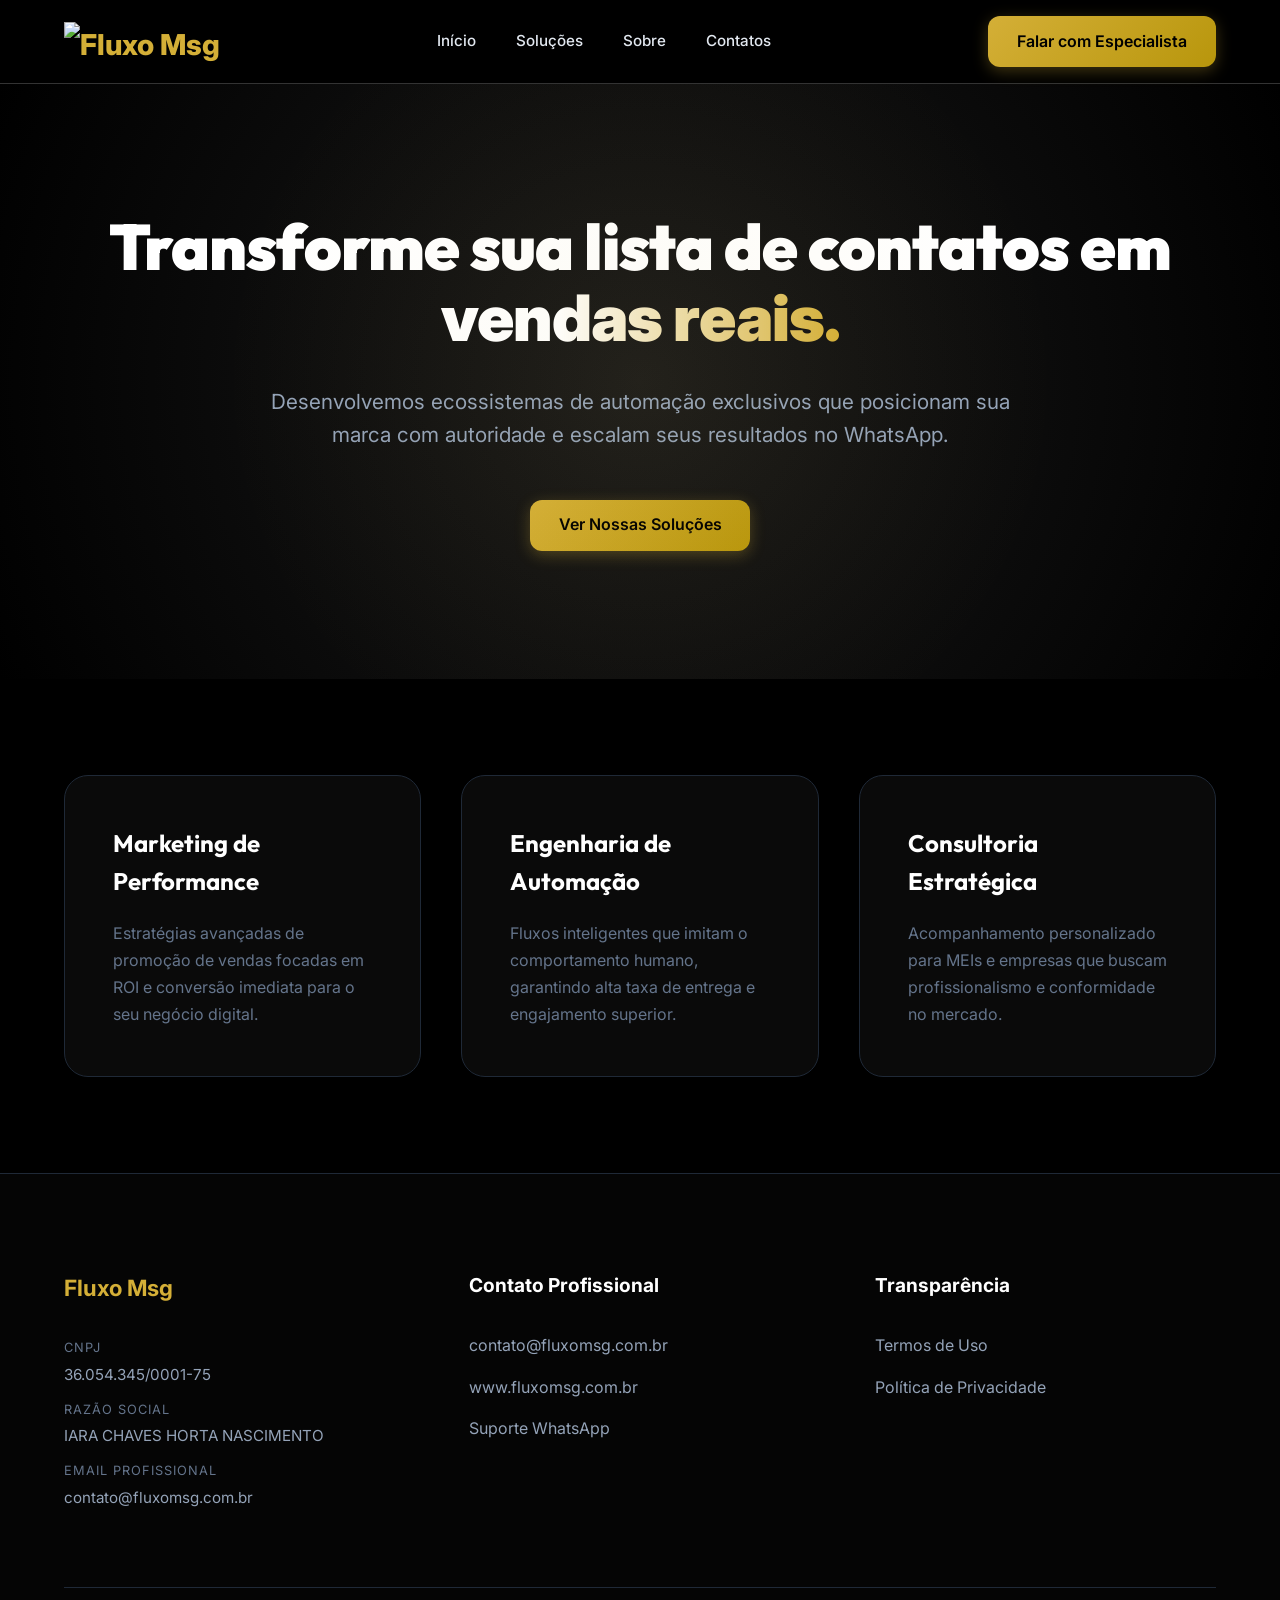
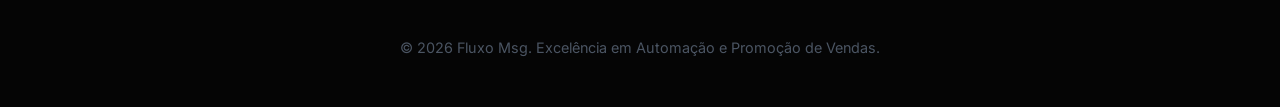
==== index.html @ 2047e7c6 "Add files via upload" ====
<!DOCTYPE html>
<html lang="pt-br">
<head>
    <meta charset="UTF-8">
    <meta name="viewport" content="width=device-width, initial-scale=1.0">
    <title>Fluxo Msg | Automação e Marketing Digital</title>
    <meta name="description" content="Estratégias premium de automação de WhatsApp e promoção de vendas para empresas de alto nível.">
    <link rel="stylesheet" href="style.css">
</head>
<body>

    <header>
        <a href="index.html" class="logo">
            <img src="assets/logo.png" alt="Fluxo Msg" style="height: 40px;">
        </a>
        <nav class="nav-links">
            <a href="#inicio">Início</a>
            <a href="#servicos">Soluções</a>
            <a href="#empresa">Sobre</a>
            <a href="#contatos">Contatos</a>
        </nav>
        <a href="https://wa.me/5511983713660" class="btn btn-primary">Falar com Especialista</a>
    </header>

    <section class="hero" id="inicio">
        <h1>Transforme sua lista de contatos em <span class="text-gradient">vendas reais.</span></h1>
        <p>Desenvolvemos ecossistemas de automação exclusivos que posicionam sua marca com autoridade e escalam seus resultados no WhatsApp.</p>
        <div class="hero-btns">
            <a href="#servicos" class="btn btn-primary">Ver Nossas Soluções</a>
        </div>
    </section>

    <section class="features" id="servicos">
        <div class="feature-card">
            <h3>Marketing de Performance</h3>
            <p>Estratégias avançadas de promoção de vendas focadas em ROI e conversão imediata para o seu negócio digital.</p>
        </div>
        <div class="feature-card">
            <h3>Engenharia de Automação</h3>
            <p>Fluxos inteligentes que imitam o comportamento humano, garantindo alta taxa de entrega e engajamento superior.</p>
        </div>
        <div class="feature-card">
            <h3>Consultoria Estratégica</h3>
            <p>Acompanhamento personalizado para MEIs e empresas que buscam profissionalismo e conformidade no mercado.</p>
        </div>
    </section>

    <footer id="contatos">
        <div class="footer-grid">
            <div class="footer-info">
                <h4>Fluxo Msg</h4>
                <p><span>CNPJ</span> 36.054.345/0001-75</p>
                <p><span>Razão Social</span> IARA CHAVES HORTA NASCIMENTO</p>
                <p><span>Email Profissional</span> contato@fluxomsg.com.br</p>
            </div>
            
            <div class="footer-links">
                <h4>Contato Profissional</h4>
                <ul>
                    <li><a href="mailto:contato@fluxomsg.com.br">contato@fluxomsg.com.br</a></li>
                    <li><a href="https://fluxomsg.com.br">www.fluxomsg.com.br</a></li>
                    <li><a href="https://wa.me/5511983713660">Suporte WhatsApp</a></li>
                </ul>
            </div>

            <div class="footer-links">
                <h4>Transparência</h4>
                <ul>
                    <li><a href="termos.html">Termos de Uso</a></li>
                    <li><a href="#">Política de Privacidade</a></li>
                </ul>
            </div>
        </div>
        
        <div class="footer-bottom">
            <p>&copy; 2026 Fluxo Msg. Excelência em Automação e Promoção de Vendas.</p>
        </div>
    </footer>

</body>
</html>
---- style.css ----
@import url('https://fonts.googleapis.com/css2?family=Inter:wght@400;500;600&family=Outfit:wght@700;800;900&display=swap');

:root {
    --primary: #D4AF37; /* Dourado Premium */
    --primary-hover: #B8960C;
    --secondary: #94a3b8;
    --dark: #000000;
    --dark-offset: #0a0a0a;
    --white: #ffffff;
    --glass: rgba(0, 0, 0, 0.7);
    --border: #333333;
    --shadow: 0 4px 15px rgba(212, 175, 55, 0.15);
    --shadow-lg: 0 10px 30px rgba(0, 0, 0, 0.5);
}

* {
    margin: 0;
    padding: 0;
    box-sizing: border-box;
    font-family: 'Inter', system-ui, -apple-system, sans-serif;
}

h1, h2, h3, .logo {
    font-family: 'Outfit', sans-serif;
}

body {
    background-color: var(--dark);
    color: var(--white);
    line-height: 1.6;
    overflow-x: hidden;
}

header {
    background: var(--glass);
    backdrop-filter: blur(15px);
    border-bottom: 1px solid var(--border);
    padding: 1rem 5%;
    display: flex;
    justify-content: space-between;
    align-items: center;
    position: sticky;
    top: 0;
    z-index: 1000;
}

.logo {
    font-size: 1.8rem;
    font-weight: 800;
    color: var(--primary);
    text-decoration: none;
    display: flex;
    align-items: center;
}

.logo img {
    max-height: 48px;
    width: auto;
}

.nav-links {
    display: flex;
    gap: 2.5rem;
}

.nav-links a {
    text-decoration: none;
    color: #e2e8f0;
    font-weight: 500;
    transition: all 0.3s;
    font-size: 0.95rem;
}

.nav-links a:hover {
    color: var(--primary);
}

.btn {
    padding: 0.8rem 1.8rem;
    border-radius: 12px;
    font-weight: 600;
    text-decoration: none;
    transition: all 0.3s cubic-bezier(0.4, 0, 0.2, 1);
    cursor: pointer;
    display: inline-block;
    border: none;
}

.btn-primary {
    background: linear-gradient(135deg, var(--primary), #B8960C);
    color: var(--dark);
    box-shadow: 0 4px 15px rgba(212, 175, 55, 0.3);
}

.btn-primary:hover {
    transform: translateY(-3px);
    box-shadow: 0 8px 25px rgba(212, 175, 55, 0.5);
}

.hero {
    padding: 8rem 5%;
    text-align: center;
    background: radial-gradient(circle at center, #1a1a1a 0%, var(--dark) 100%);
    position: relative;
}

.hero::before {
    content: '';
    position: absolute;
    top: 0; left: 0; width: 100%; height: 100%;
    background: radial-gradient(circle at 50% 50%, rgba(212, 175, 55, 0.05) 0%, transparent 60%);
    pointer-events: none;
}

.hero h1 {
    font-size: 4rem;
    font-weight: 900;
    margin-bottom: 2rem;
    letter-spacing: -1px;
    line-height: 1.1;
}

.text-gradient {
    background: linear-gradient(90deg, #fff 30%, var(--primary) 100%);
    -webkit-background-clip: text;
    background-clip: text;
    -webkit-text-fill-color: transparent;
}

.hero p {
    font-size: 1.3rem;
    color: #94a3b8;
    max-width: 750px;
    margin: 0 auto 3rem;
}

.features {
    padding: 6rem 5%;
    display: grid;
    grid-template-columns: repeat(auto-fit, minmax(320px, 1fr));
    gap: 2.5rem;
    background: var(--dark);
}

.feature-card {
    background: #0a0a0a;
    padding: 3rem;
    border-radius: 24px;
    border: 1px solid #1f2937;
    transition: all 0.4s;
    text-align: left;
    position: relative;
    overflow: hidden;
}

.feature-card::before {
    content: '';
    position: absolute;
    top: 0; left: 0; width: 4px; height: 100%;
    background: var(--primary);
    opacity: 0;
    transition: 0.3s;
}

.feature-card:hover {
    transform: translateY(-10px);
    border-color: var(--primary);
    box-shadow: 0 10px 40px rgba(0, 0, 0, 0.6);
}

.feature-card:hover::before {
    opacity: 1;
}

.feature-card h3 {
    margin-bottom: 1.2rem;
    color: var(--white);
    font-size: 1.5rem;
}

.feature-card p {
    color: #64748b;
    font-size: 1rem;
    line-height: 1.7;
}

footer {
    background: #050505;
    color: var(--white);
    padding: 6rem 5% 3rem;
    border-top: 1px solid #1f2937;
}

.footer-grid {
    display: grid;
    grid-template-columns: repeat(auto-fit, minmax(280px, 1fr));
    gap: 4rem;
    margin-bottom: 4rem;
}

.footer-info h4 {
    margin-bottom: 2rem;
    color: var(--primary);
    font-size: 1.4rem;
}

.footer-info p {
    font-size: 0.95rem;
    color: #94a3b8;
    margin-bottom: 0.8rem;
    display: flex;
    flex-direction: column;
}

.footer-info span {
    color: #64748b;
    font-size: 0.8rem;
    text-transform: uppercase;
    letter-spacing: 1px;
    margin-bottom: 4px;
}

.footer-links h4 {
    margin-bottom: 2rem;
    font-size: 1.2rem;
}

.footer-links ul {
    list-style: none;
}

.footer-links ul li {
    margin-bottom: 1rem;
}

.footer-links ul li a {
    color: #94a3b8;
    text-decoration: none;
    transition: all 0.3s;
}

.footer-links ul li a:hover {
    color: var(--primary);
    padding-left: 5px;
}

.footer-bottom {
    border-top: 1px solid #1f2937;
    padding-top: 3rem;
    text-align: center;
    font-size: 0.9rem;
    color: #4b5563;
}

@media (max-width: 992px) {
    .hero h1 { font-size: 3rem; }
    .nav-links { display: none; }
}

@media (max-width: 480px) {
    .hero h1 { font-size: 2.5rem; }
}
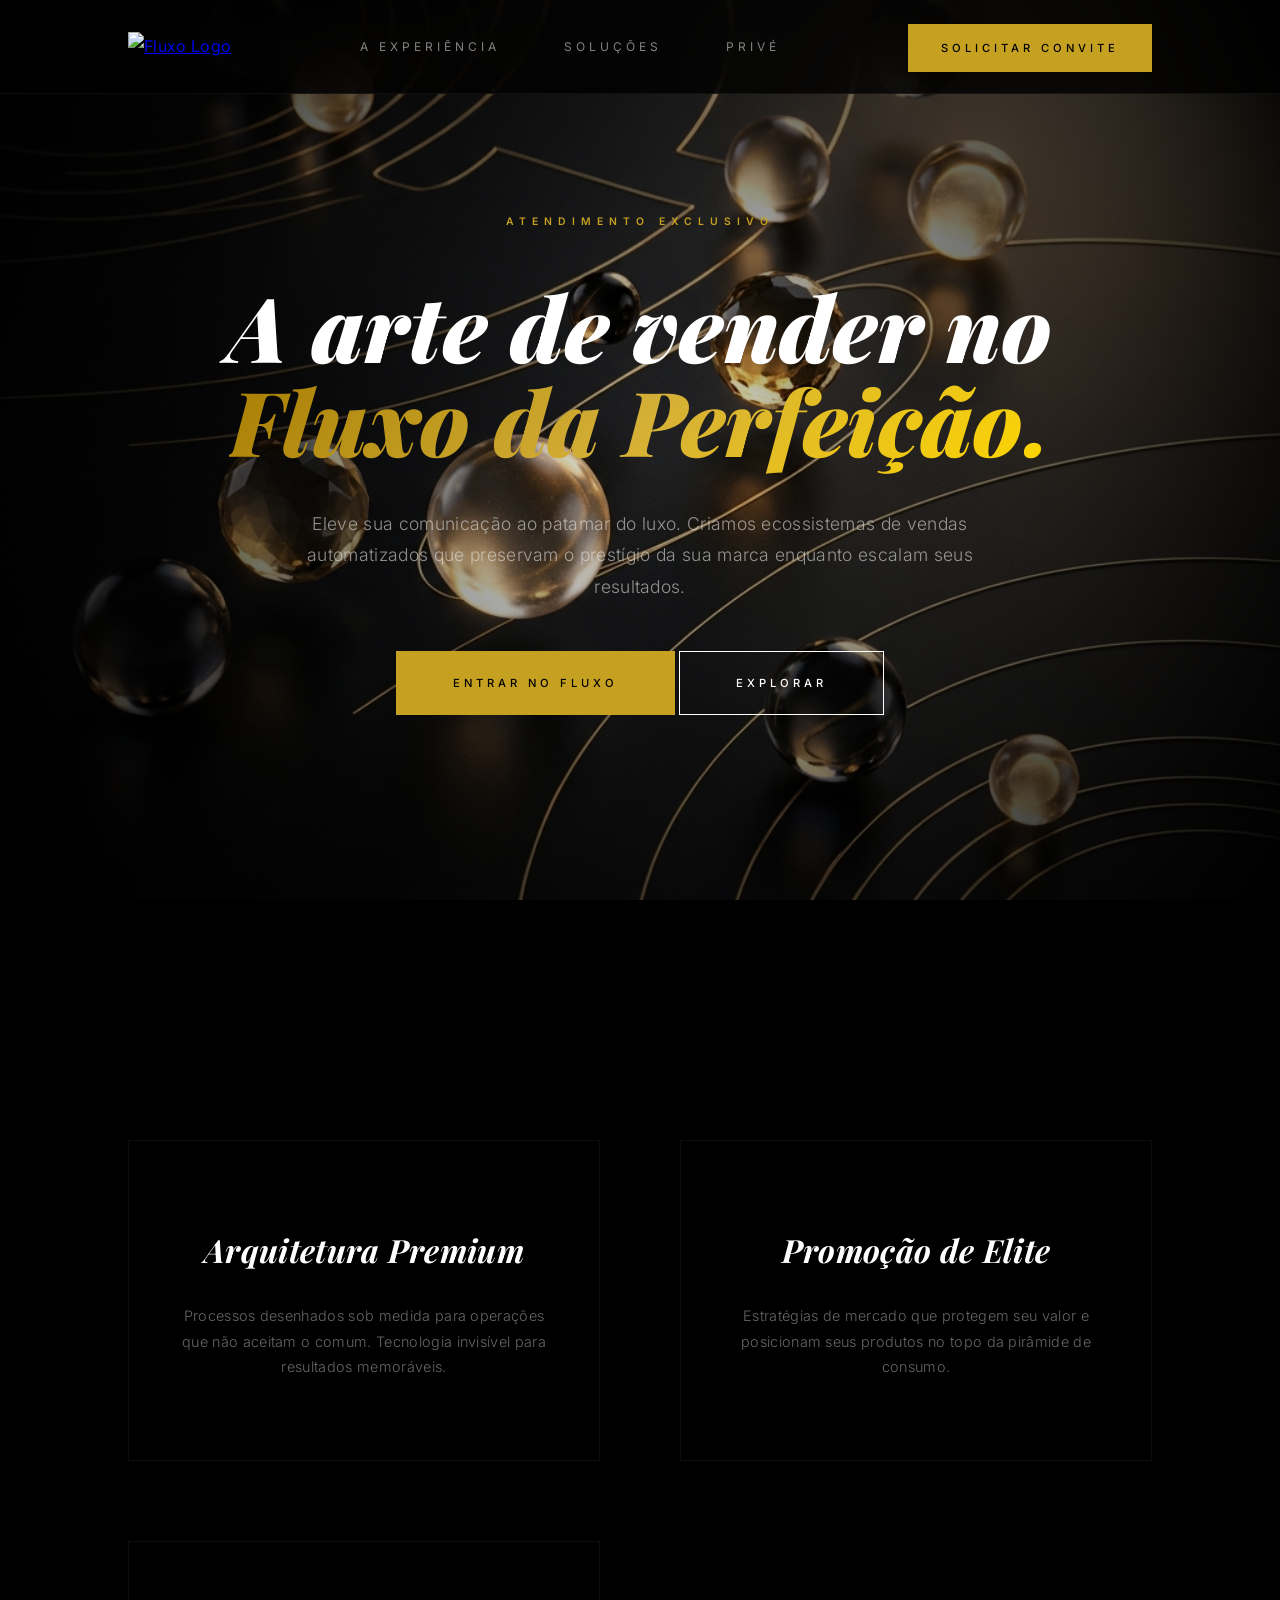
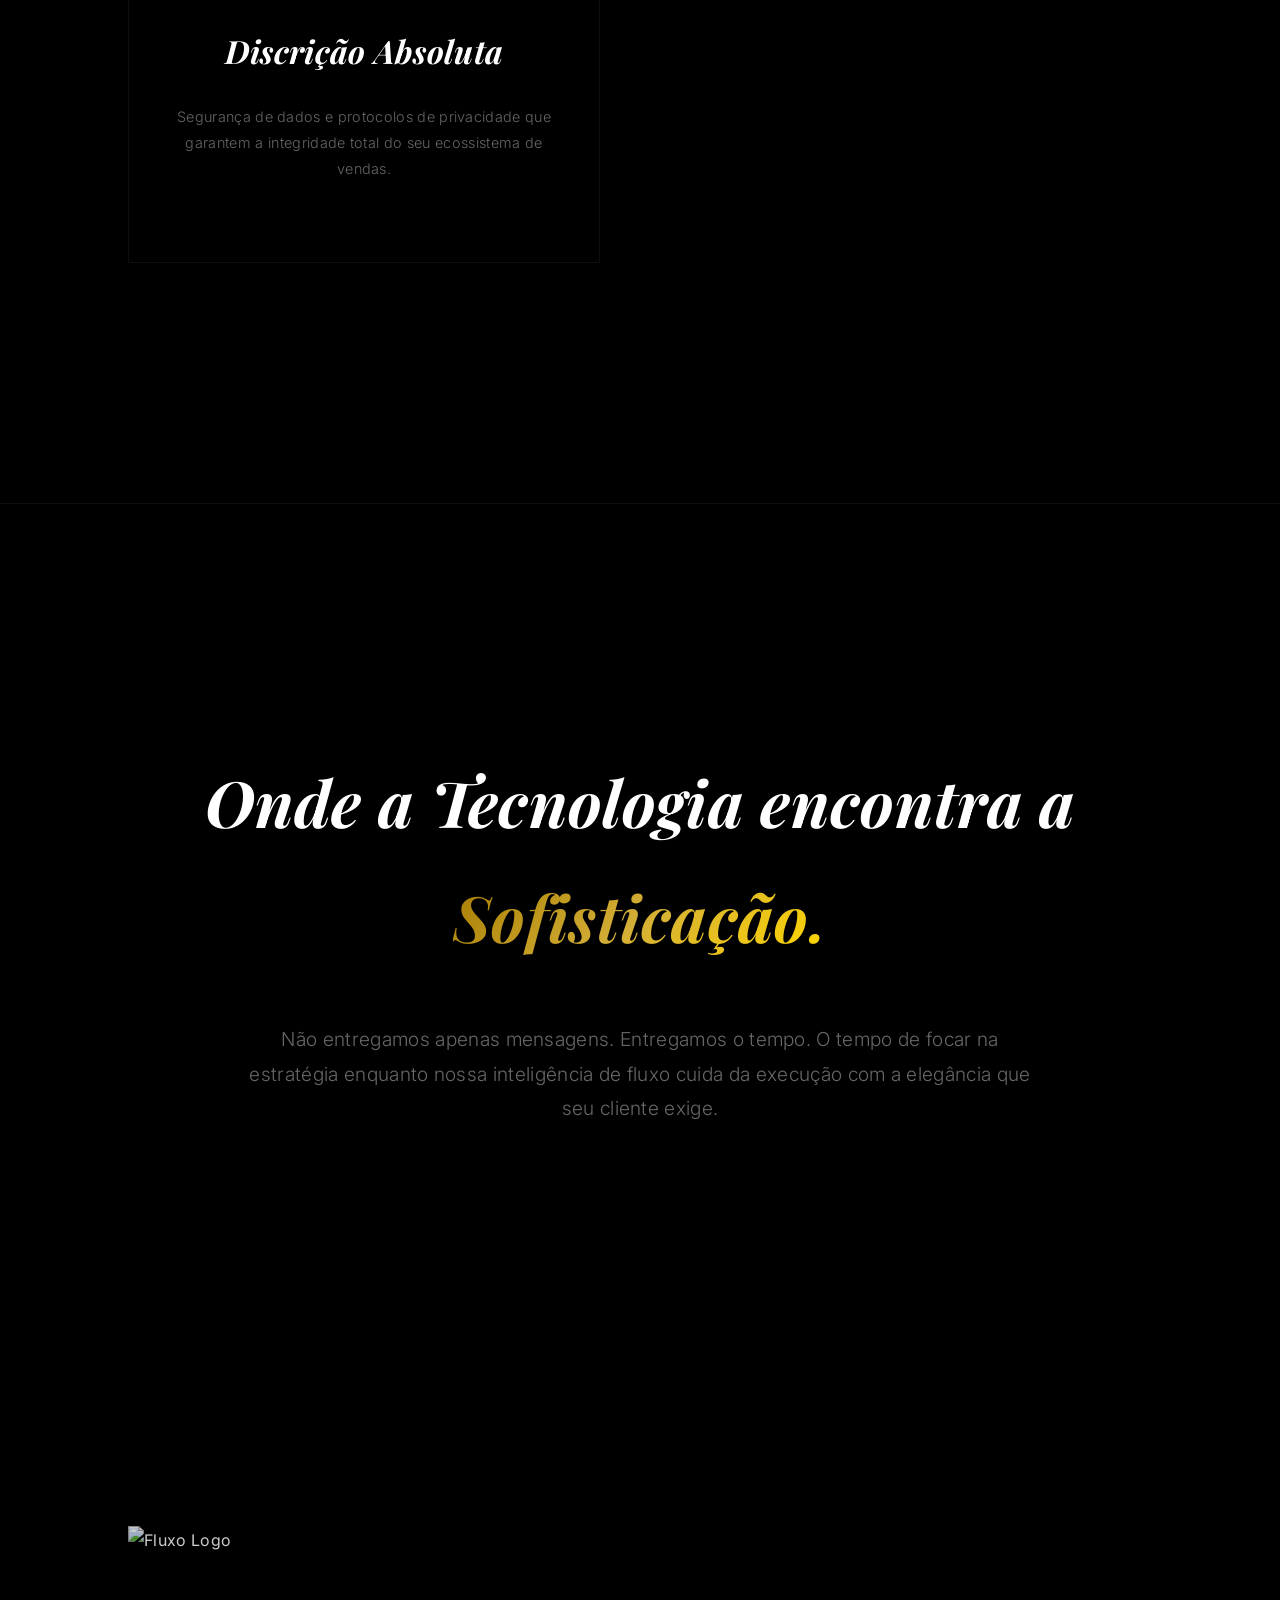
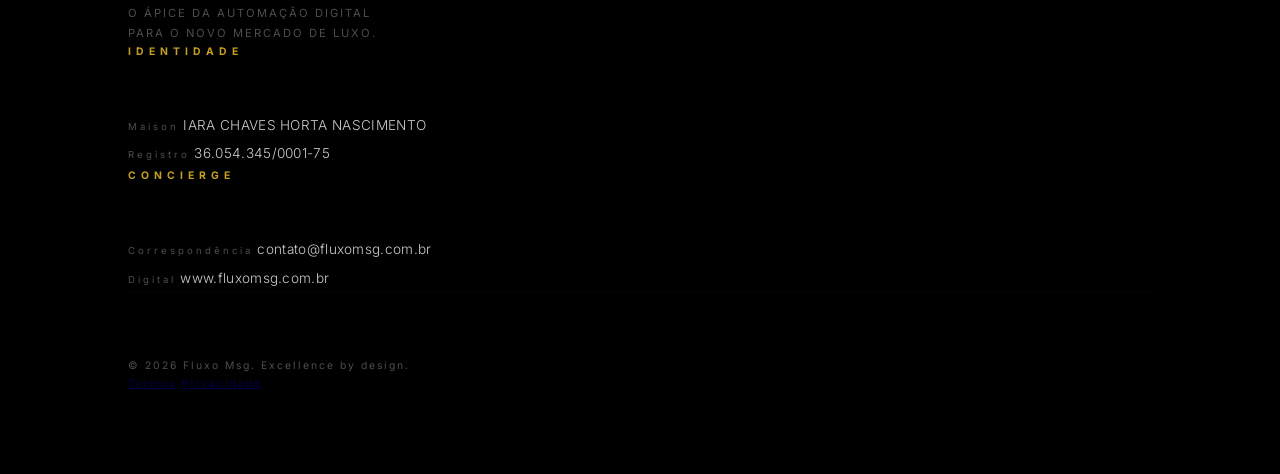
==== commit b77db728: "Redesign Premium 3.0 - Luxury Brand Style" ====
--- a/index.html
+++ b/index.html
@@ -3,77 +3,96 @@
 <head>
     <meta charset="UTF-8">
     <meta name="viewport" content="width=device-width, initial-scale=1.0">
-    <title>Fluxo Msg | Automação e Marketing Digital</title>
-    <meta name="description" content="Estratégias premium de automação de WhatsApp e promoção de vendas para empresas de alto nível.">
+    <title>Fluxo Msg | The Luxury of Sales Automation</title>
+    <meta name="description" content="Automação de elite para marcas que exigem o extraordinário.">
     <link rel="stylesheet" href="style.css">
 </head>
 <body>
 
     <header>
         <a href="index.html" class="logo">
-            <img src="assets/logo.png" alt="Fluxo Msg" style="height: 40px;">
+            <img src="assets/logo.png" alt="Fluxo Logo">
         </a>
         <nav class="nav-links">
-            <a href="#inicio">Início</a>
-            <a href="#servicos">Soluções</a>
-            <a href="#empresa">Sobre</a>
-            <a href="#contatos">Contatos</a>
+            <a href="#experiencia">A Experiência</a>
+            <a href="#solucoes">Soluções</a>
+            <a href="#contato">Privé</a>
         </nav>
-        <a href="https://wa.me/5511983713660" class="btn btn-primary">Falar com Especialista</a>
+        <div class="header-cta">
+            <a href="https://wa.me/5511983713660" class="btn btn-gold" style="padding: 1rem 2rem;">Solicitar Convite</a>
+        </div>
     </header>
 
     <section class="hero" id="inicio">
-        <h1>Transforme sua lista de contatos em <span class="text-gradient">vendas reais.</span></h1>
-        <p>Desenvolvemos ecossistemas de automação exclusivos que posicionam sua marca com autoridade e escalam seus resultados no WhatsApp.</p>
-        <div class="hero-btns">
-            <a href="#servicos" class="btn btn-primary">Ver Nossas Soluções</a>
+        <div class="hero-content">
+            <span class="badge">Atendimento Exclusivo</span>
+            <h1>A arte de vender no <span class="text-gold">Fluxo da Perfeição.</span></h1>
+            <p>Eleve sua comunicação ao patamar do luxo. Criamos ecossistemas de vendas automatizados que preservam o prestígio da sua marca enquanto escalam seus resultados.</p>
+            <div class="cta-group">
+                <a href="https://wa.me/5511983713660" class="btn btn-gold">Entrar no Fluxo</a>
+                <a href="#solucoes" class="btn btn-outline">Explorar</a>
+            </div>
         </div>
     </section>
 
-    <section class="features" id="servicos">
-        <div class="feature-card">
-            <h3>Marketing de Performance</h3>
-            <p>Estratégias avançadas de promoção de vendas focadas em ROI e conversão imediata para o seu negócio digital.</p>
+    <section class="features" id="solucoes">
+        <div class="glass-card">
+            <h3>Arquitetura <i>Premium</i></h3>
+            <p>Processos desenhados sob medida para operações que não aceitam o comum. Tecnologia invisível para resultados memoráveis.</p>
         </div>
-        <div class="feature-card">
-            <h3>Engenharia de Automação</h3>
-            <p>Fluxos inteligentes que imitam o comportamento humano, garantindo alta taxa de entrega e engajamento superior.</p>
+        <div class="glass-card">
+            <h3>Promoção de <i>Elite</i></h3>
+            <p>Estratégias de mercado que protegem seu valor e posicionam seus produtos no topo da pirâmide de consumo.</p>
         </div>
-        <div class="feature-card">
-            <h3>Consultoria Estratégica</h3>
-            <p>Acompanhamento personalizado para MEIs e empresas que buscam profissionalismo e conformidade no mercado.</p>
+        <div class="glass-card">
+            <h3>Discrição <i>Absoluta</i></h3>
+            <p>Segurança de dados e protocolos de privacidade que garantem a integridade total do seu ecossistema de vendas.</p>
         </div>
     </section>
 
-    <footer id="contatos">
-        <div class="footer-grid">
-            <div class="footer-info">
-                <h4>Fluxo Msg</h4>
-                <p><span>CNPJ</span> 36.054.345/0001-75</p>
-                <p><span>Razão Social</span> IARA CHAVES HORTA NASCIMENTO</p>
-                <p><span>Email Profissional</span> contato@fluxomsg.com.br</p>
+    <section id="experiencia" style="padding: 15rem 10%; text-align: center; background: #000; border-top: 0.5px solid rgba(255,255,255,0.05);">
+        <h2 style="font-size: clamp(2rem, 5vw, 4rem); margin-bottom: 3rem; font-style: italic;">Onde a Tecnologia encontra a <span class="text-gold">Sofisticação.</span></h2>
+        <p style="max-width: 800px; margin: 0 auto; opacity: 0.4; font-weight: 300; font-size: 1.2rem;">Não entregamos apenas mensagens. Entregamos o tempo. O tempo de focar na estratégia enquanto nossa inteligência de fluxo cuida da execução com a elegância que seu cliente exige.</p>
+    </section>
+
+    <footer id="contato">
+        <div class="footer-main">
+            <div class="footer-col">
+                <img src="assets/logo.png" alt="Fluxo Logo" style="height: 30px; margin-bottom: 3rem; opacity: 0.8;">
+                <p style="opacity: 0.3; font-size: 0.7rem; max-width: 250px; text-transform: uppercase; letter-spacing: 2px;">O ápice da automação digital para o novo mercado de luxo.</p>
             </div>
             
-            <div class="footer-links">
-                <h4>Contato Profissional</h4>
-                <ul>
-                    <li><a href="mailto:contato@fluxomsg.com.br">contato@fluxomsg.com.br</a></li>
-                    <li><a href="https://fluxomsg.com.br">www.fluxomsg.com.br</a></li>
-                    <li><a href="https://wa.me/5511983713660">Suporte WhatsApp</a></li>
-                </ul>
+            <div class="footer-col" style="min-width: 250px;">
+                <h4>Identidade</h4>
+                <div class="info-item">
+                    <span class="label">Maison</span>
+                    <span class="val">IARA CHAVES HORTA NASCIMENTO</span>
+                </div>
+                <div class="info-item">
+                    <span class="label">Registro</span>
+                    <span class="val">36.054.345/0001-75</span>
+                </div>
             </div>
 
-            <div class="footer-links">
-                <h4>Transparência</h4>
-                <ul>
-                    <li><a href="termos.html">Termos de Uso</a></li>
-                    <li><a href="#">Política de Privacidade</a></li>
-                </ul>
+            <div class="footer-col">
+                <h4>Concierge</h4>
+                <div class="info-item">
+                    <span class="label">Correspondência</span>
+                    <span class="val">contato@fluxomsg.com.br</span>
+                </div>
+                <div class="info-item">
+                    <span class="label">Digital</span>
+                    <span class="val">www.fluxomsg.com.br</span>
+                </div>
             </div>
         </div>
         
         <div class="footer-bottom">
-            <p>&copy; 2026 Fluxo Msg. Excelência em Automação e Promoção de Vendas.</p>
+            <span>&copy; 2026 Fluxo Msg. Excellence by design.</span>
+            <div class="legal-links">
+                <a href="termos.html">Termos</a>
+                <a href="#">Privacidade</a>
+            </div>
         </div>
     </footer>
 
--- a/style.css
+++ b/style.css
@@ -1,262 +1,239 @@
-@import url('https://fonts.googleapis.com/css2?family=Inter:wght@400;500;600&family=Outfit:wght@700;800;900&display=swap');
+@import url('https://fonts.googleapis.com/css2?family=Playfair+Display:ital,wght@0,700;0,900;1,700&family=Inter:wght@300;400;500;600&display=swap');
 
 :root {
-    --primary: #D4AF37; /* Dourado Premium */
-    --primary-hover: #B8960C;
-    --secondary: #94a3b8;
-    --dark: #000000;
-    --dark-offset: #0a0a0a;
-    --white: #ffffff;
-    --glass: rgba(0, 0, 0, 0.7);
-    --border: #333333;
-    --shadow: 0 4px 15px rgba(212, 175, 55, 0.15);
-    --shadow-lg: 0 10px 30px rgba(0, 0, 0, 0.5);
+    --gold: linear-gradient(135deg, #A67C00 0%, #D4AF37 50%, #FFD700 100%);
+    --gold-solid: #C5A021;
+    --dark-bg: #000000;
+    --dark-card: rgba(15, 15, 15, 0.6);
+    --white: #FFFFFF;
+    --off-white: #E5E5E5;
+    --glass-border: rgba(255, 255, 255, 0.05);
+    --transition: all 0.6s cubic-bezier(0.2, 1, 0.2, 1);
 }
 
 * {
     margin: 0;
     padding: 0;
     box-sizing: border-box;
-    font-family: 'Inter', system-ui, -apple-system, sans-serif;
-}
-
-h1, h2, h3, .logo {
-    font-family: 'Outfit', sans-serif;
+    scroll-behavior: smooth;
 }
 
 body {
-    background-color: var(--dark);
+    background-color: var(--dark-bg);
     color: var(--white);
-    line-height: 1.6;
+    font-family: 'Inter', sans-serif;
+    line-height: 1.8;
     overflow-x: hidden;
-}
-
+    letter-spacing: 0.02em;
+}
+
+h1, h2, h3, .logo-text {
+    font-family: 'Playfair Display', serif;
+    font-weight: 700;
+}
+
+/* Luxury Navigation */
 header {
-    background: var(--glass);
-    backdrop-filter: blur(15px);
-    border-bottom: 1px solid var(--border);
-    padding: 1rem 5%;
+    position: fixed;
+    top: 0;
+    width: 100%;
+    padding: 2rem 10%;
     display: flex;
     justify-content: space-between;
     align-items: center;
-    position: sticky;
-    top: 0;
-    z-index: 1000;
-}
-
-.logo {
-    font-size: 1.8rem;
-    font-weight: 800;
-    color: var(--primary);
-    text-decoration: none;
-    display: flex;
-    align-items: center;
+    background: rgba(0, 0, 0, 0.8);
+    backdrop-filter: blur(30px);
+    -webkit-backdrop-filter: blur(30px);
+    z-index: 10000;
+    border-bottom: 0.5px solid var(--glass-border);
 }
 
 .logo img {
-    max-height: 48px;
-    width: auto;
+    height: 40px;
 }
 
 .nav-links {
     display: flex;
-    gap: 2.5rem;
+    gap: 4rem;
 }
 
 .nav-links a {
     text-decoration: none;
-    color: #e2e8f0;
-    font-weight: 500;
-    transition: all 0.3s;
-    font-size: 0.95rem;
+    color: var(--white);
+    font-size: 0.75rem;
+    font-weight: 400;
+    text-transform: uppercase;
+    letter-spacing: 4px;
+    opacity: 0.5;
+    transition: var(--transition);
 }
 
 .nav-links a:hover {
-    color: var(--primary);
-}
-
-.btn {
-    padding: 0.8rem 1.8rem;
-    border-radius: 12px;
-    font-weight: 600;
-    text-decoration: none;
-    transition: all 0.3s cubic-bezier(0.4, 0, 0.2, 1);
-    cursor: pointer;
-    display: inline-block;
-    border: none;
-}
-
-.btn-primary {
-    background: linear-gradient(135deg, var(--primary), #B8960C);
-    color: var(--dark);
-    box-shadow: 0 4px 15px rgba(212, 175, 55, 0.3);
-}
-
-.btn-primary:hover {
-    transform: translateY(-3px);
-    box-shadow: 0 8px 25px rgba(212, 175, 55, 0.5);
-}
-
+    opacity: 1;
+    color: var(--gold-solid);
+}
+
+/* Luxury Hero */
 .hero {
-    padding: 8rem 5%;
+    height: 100vh;
+    display: flex;
+    flex-direction: column;
+    justify-content: center;
+    align-items: center;
     text-align: center;
-    background: radial-gradient(circle at center, #1a1a1a 0%, var(--dark) 100%);
+    padding: 0 15%;
+    background: url('assets/hero-bg.png') no-repeat center center/cover;
     position: relative;
+    overflow: hidden;
 }
 
 .hero::before {
     content: '';
     position: absolute;
-    top: 0; left: 0; width: 100%; height: 100%;
-    background: radial-gradient(circle at 50% 50%, rgba(212, 175, 55, 0.05) 0%, transparent 60%);
-    pointer-events: none;
+    inset: 0;
+    background: radial-gradient(circle at center, rgba(0,0,0,0.1) 0%, #000 100%);
+    z-index: 1;
+}
+
+.hero-content {
+    z-index: 2;
+    max-width: 1100px;
+}
+
+.badge {
+    color: var(--gold-solid);
+    font-size: 0.65rem;
+    font-weight: 600;
+    text-transform: uppercase;
+    letter-spacing: 6px;
+    margin-bottom: 3rem;
+    display: inline-block;
 }
 
 .hero h1 {
-    font-size: 4rem;
+    font-size: clamp(3rem, 7vw, 6rem);
+    line-height: 1.05;
+    margin-bottom: 2.5rem;
     font-weight: 900;
-    margin-bottom: 2rem;
-    letter-spacing: -1px;
-    line-height: 1.1;
-}
-
-.text-gradient {
-    background: linear-gradient(90deg, #fff 30%, var(--primary) 100%);
+    font-style: italic;
+}
+
+.text-gold {
+    background: var(--gold);
     -webkit-background-clip: text;
     background-clip: text;
     -webkit-text-fill-color: transparent;
 }
 
 .hero p {
-    font-size: 1.3rem;
-    color: #94a3b8;
-    max-width: 750px;
-    margin: 0 auto 3rem;
-}
-
+    font-size: 1.1rem;
+    color: var(--off-white);
+    max-width: 700px;
+    margin: 0 auto 4rem;
+    font-weight: 300;
+    opacity: 0.6;
+}
+
+.btn {
+    padding: 1.5rem 3.5rem;
+    border-radius: 0; /* Luxury style usually uses sharp corners or very subtle ones */
+    font-weight: 500;
+    text-decoration: none;
+    text-transform: uppercase;
+    letter-spacing: 4px;
+    font-size: 0.7rem;
+    transition: var(--transition);
+    border: 0.5px solid var(--gold-solid);
+}
+
+.btn-gold {
+    background: var(--gold-solid);
+    color: #000;
+}
+
+.btn-gold:hover {
+    background: transparent;
+    color: var(--gold-solid);
+    transform: scale(1.05);
+}
+
+.btn-outline {
+    background: transparent;
+    color: var(--white);
+    border: 0.5px solid var(--white);
+}
+
+.btn-outline:hover {
+    border-color: var(--gold-solid);
+    color: var(--gold-solid);
+}
+
+/* Section Luxury Cards */
 .features {
-    padding: 6rem 5%;
+    padding: 15rem 10%;
     display: grid;
-    grid-template-columns: repeat(auto-fit, minmax(320px, 1fr));
-    gap: 2.5rem;
-    background: var(--dark);
-}
-
-.feature-card {
-    background: #0a0a0a;
-    padding: 3rem;
-    border-radius: 24px;
-    border: 1px solid #1f2937;
-    transition: all 0.4s;
-    text-align: left;
-    position: relative;
-    overflow: hidden;
-}
-
-.feature-card::before {
-    content: '';
-    position: absolute;
-    top: 0; left: 0; width: 4px; height: 100%;
-    background: var(--primary);
-    opacity: 0;
-    transition: 0.3s;
-}
-
-.feature-card:hover {
-    transform: translateY(-10px);
-    border-color: var(--primary);
-    box-shadow: 0 10px 40px rgba(0, 0, 0, 0.6);
-}
-
-.feature-card:hover::before {
-    opacity: 1;
-}
-
-.feature-card h3 {
-    margin-bottom: 1.2rem;
-    color: var(--white);
-    font-size: 1.5rem;
-}
-
-.feature-card p {
-    color: #64748b;
-    font-size: 1rem;
-    line-height: 1.7;
+    grid-template-columns: repeat(auto-fit, minmax(350px, 1fr));
+    gap: 5rem;
+    background: #000;
+}
+
+.glass-card {
+    padding: 5rem 3rem;
+    border: 0.5px solid var(--glass-border);
+    transition: var(--transition);
+    text-align: center;
+}
+
+.glass-card:hover {
+    border-color: var(--gold-solid);
+    background: rgba(255,255,255,0.02);
+}
+
+.glass-card h3 {
+    margin-bottom: 1.5rem;
+    font-size: 2rem;
+    font-style: italic;
+}
+
+.glass-card p {
+    font-size: 0.9rem;
+    opacity: 0.4;
+    font-weight: 300;
 }
 
 footer {
-    background: #050505;
-    color: var(--white);
-    padding: 6rem 5% 3rem;
-    border-top: 1px solid #1f2937;
-}
-
-.footer-grid {
-    display: grid;
-    grid-template-columns: repeat(auto-fit, minmax(280px, 1fr));
-    gap: 4rem;
-    margin-bottom: 4rem;
-}
-
-.footer-info h4 {
-    margin-bottom: 2rem;
-    color: var(--primary);
-    font-size: 1.4rem;
-}
-
-.footer-info p {
-    font-size: 0.95rem;
-    color: #94a3b8;
-    margin-bottom: 0.8rem;
-    display: flex;
-    flex-direction: column;
-}
-
-.footer-info span {
-    color: #64748b;
-    font-size: 0.8rem;
-    text-transform: uppercase;
-    letter-spacing: 1px;
-    margin-bottom: 4px;
-}
-
-.footer-links h4 {
-    margin-bottom: 2rem;
-    font-size: 1.2rem;
-}
-
-.footer-links ul {
-    list-style: none;
-}
-
-.footer-links ul li {
-    margin-bottom: 1rem;
-}
-
-.footer-links ul li a {
-    color: #94a3b8;
-    text-decoration: none;
-    transition: all 0.3s;
-}
-
-.footer-links ul li a:hover {
-    color: var(--primary);
-    padding-left: 5px;
+    padding: 10rem 10% 5rem;
+    background: #000;
+}
+
+.footer-col h4 {
+    color: var(--gold-solid);
+    font-size: 0.65rem;
+    letter-spacing: 5px;
+    margin-bottom: 3rem;
+    text-transform: uppercase;
+}
+
+.info-item .label {
+    font-size: 0.6rem;
+    letter-spacing: 3px;
+    opacity: 0.3;
+}
+
+.info-item .val {
+    font-size: 0.85rem;
+    font-weight: 300;
+    opacity: 0.8;
 }
 
 .footer-bottom {
-    border-top: 1px solid #1f2937;
-    padding-top: 3rem;
-    text-align: center;
-    font-size: 0.9rem;
-    color: #4b5563;
-}
-
-@media (max-width: 992px) {
-    .hero h1 { font-size: 3rem; }
+    border-top: 0.5px solid var(--glass-border);
+    padding-top: 4rem;
+    font-size: 0.65rem;
+    letter-spacing: 2px;
+    opacity: 0.3;
+}
+
+@media (max-width: 900px) {
     .nav-links { display: none; }
 }
-
-@media (max-width: 480px) {
-    .hero h1 { font-size: 2.5rem; }
-}
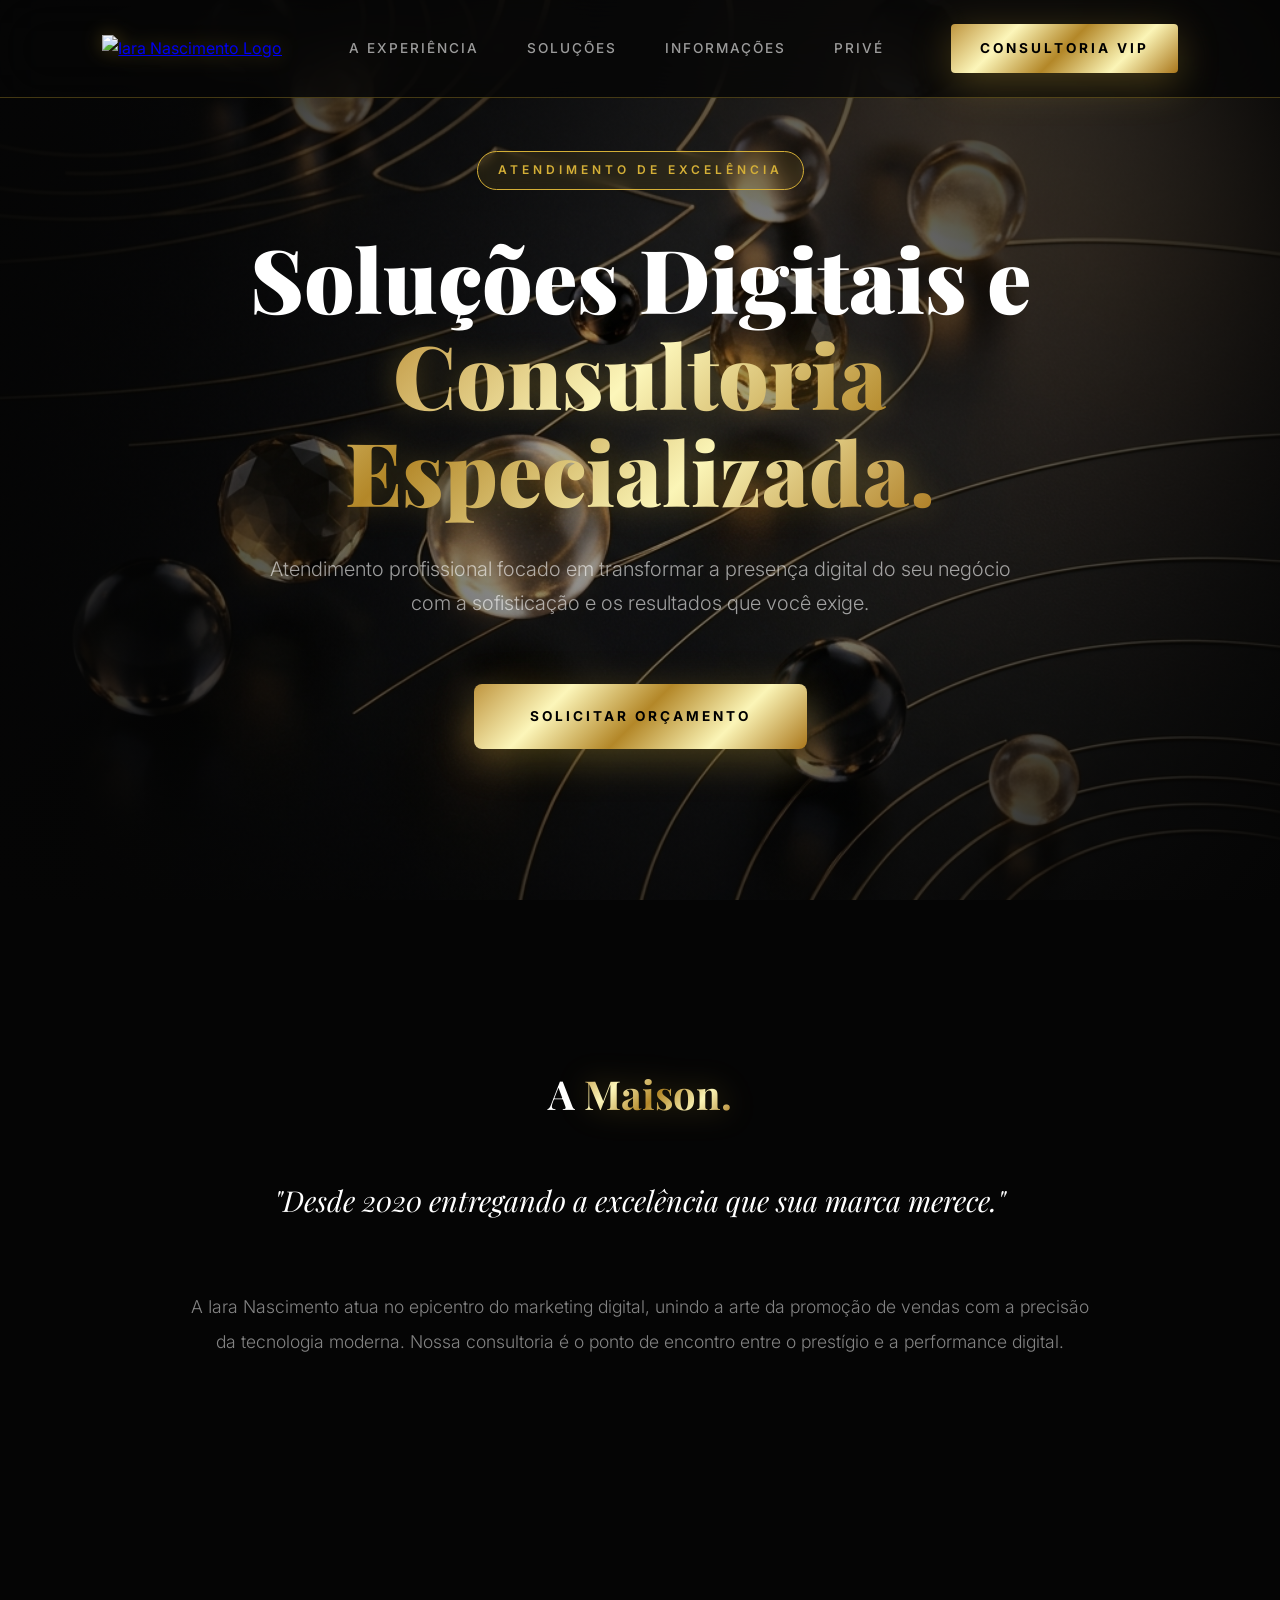
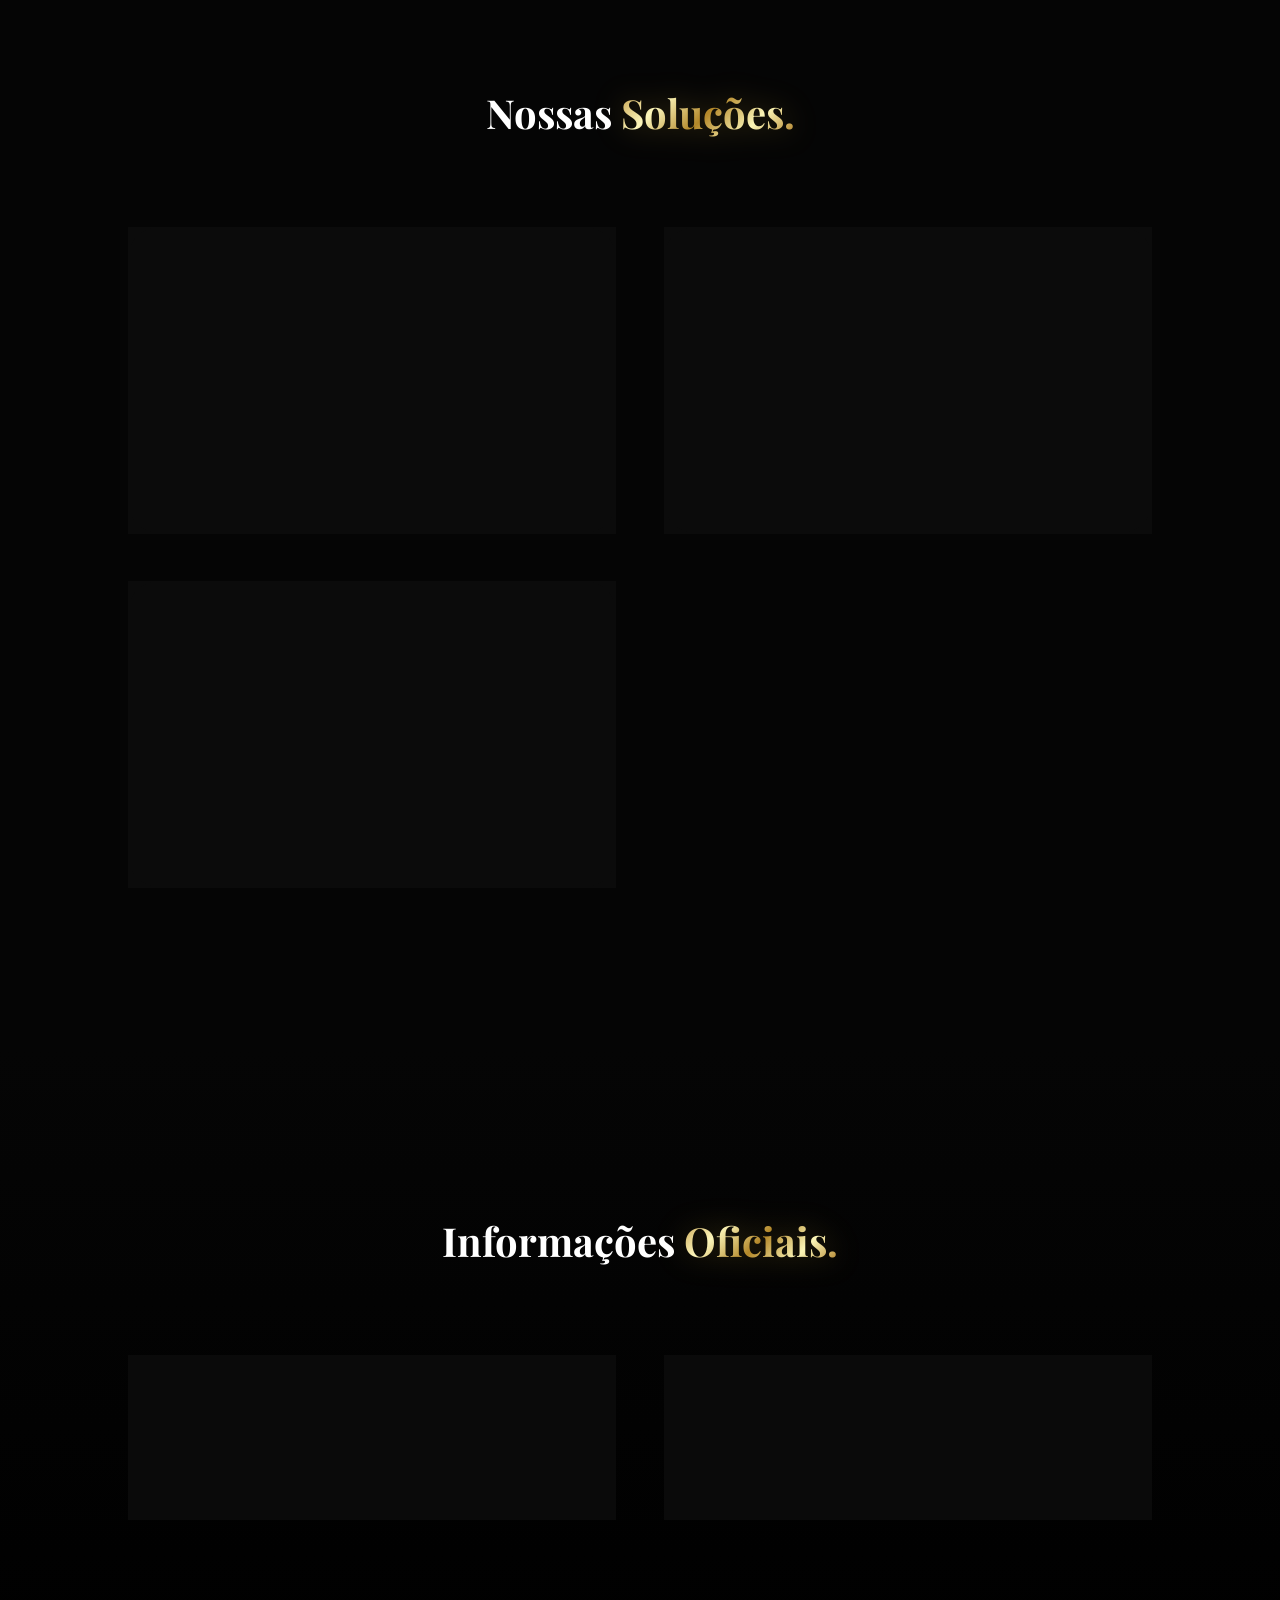
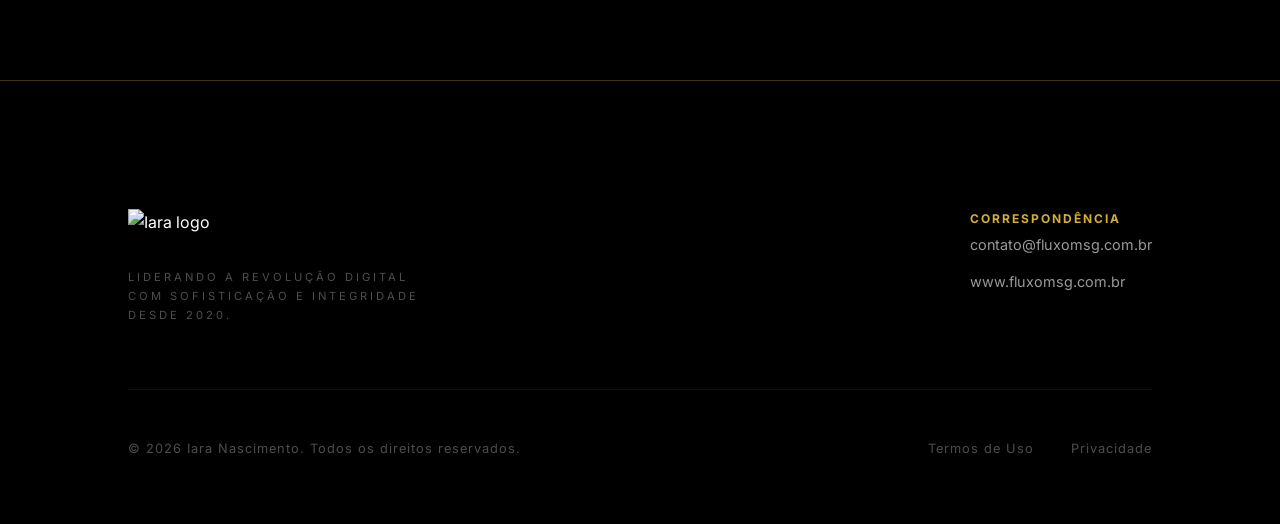
==== commit 6c7144e0: "Final cleanup: removed address and updated layout" ====
--- a/index.html
+++ b/index.html
@@ -3,94 +3,99 @@
 <head>
     <meta charset="UTF-8">
     <meta name="viewport" content="width=device-width, initial-scale=1.0">
-    <title>Fluxo Msg | The Luxury of Sales Automation</title>
-    <meta name="description" content="Automação de elite para marcas que exigem o extraordinário.">
+    <title>Iara Nascimento | Luxury Digital Solutions</title>
+    <meta name="description" content="Soluções digitais e consultoria especializada de alto padrão em promoção de vendas.">
     <link rel="stylesheet" href="style.css">
 </head>
 <body>
 
     <header>
         <a href="index.html" class="logo">
-            <img src="assets/logo.png" alt="Fluxo Logo">
+            <img src="assets/logo.png" alt="Iara Nascimento Logo">
         </a>
         <nav class="nav-links">
             <a href="#experiencia">A Experiência</a>
             <a href="#solucoes">Soluções</a>
+            <a href="#oficial">Informações</a>
             <a href="#contato">Privé</a>
         </nav>
         <div class="header-cta">
-            <a href="https://wa.me/5511983713660" class="btn btn-gold" style="padding: 1rem 2rem;">Solicitar Convite</a>
+            <a href="https://wa.me/553198371366" class="btn btn-gold" style="padding: 0.8rem 1.8rem; border-radius: 4px;">Consultoria VIP</a>
         </div>
     </header>
 
     <section class="hero" id="inicio">
         <div class="hero-content">
-            <span class="badge">Atendimento Exclusivo</span>
-            <h1>A arte de vender no <span class="text-gold">Fluxo da Perfeição.</span></h1>
-            <p>Eleve sua comunicação ao patamar do luxo. Criamos ecossistemas de vendas automatizados que preservam o prestígio da sua marca enquanto escalam seus resultados.</p>
+            <span class="badge">Atendimento de Excelência</span>
+            <h1>Soluções Digitais e <span class="text-gold">Consultoria Especializada.</span></h1>
+            <p>Atendimento profissional focado em transformar a presença digital do seu negócio com a sofisticação e os resultados que você exige.</p>
             <div class="cta-group">
-                <a href="https://wa.me/5511983713660" class="btn btn-gold">Entrar no Fluxo</a>
-                <a href="#solucoes" class="btn btn-outline">Explorar</a>
+                <a href="https://wa.me/553198371366" class="btn btn-gold">Solicitar Orçamento</a>
             </div>
         </div>
     </section>
 
-    <section class="features" id="solucoes">
-        <div class="glass-card">
-            <h3>Arquitetura <i>Premium</i></h3>
-            <p>Processos desenhados sob medida para operações que não aceitam o comum. Tecnologia invisível para resultados memoráveis.</p>
-        </div>
-        <div class="glass-card">
-            <h3>Promoção de <i>Elite</i></h3>
-            <p>Estratégias de mercado que protegem seu valor e posicionam seus produtos no topo da pirâmide de consumo.</p>
-        </div>
-        <div class="glass-card">
-            <h3>Discrição <i>Absoluta</i></h3>
-            <p>Segurança de dados e protocolos de privacidade que garantem a integridade total do seu ecossistema de vendas.</p>
+    <section class="section" id="experiencia">
+        <div style="text-align: center; max-width: 900px; margin: 0 auto;">
+            <h2 class="section-title" style="margin-bottom: 3rem;">A <span class="text-gold">Maison.</span></h2>
+            <p style="font-size: 1.8rem; font-style: italic; font-family: 'Playfair Display', serif; margin-bottom: 4rem; color: #fff;">"Desde 2020 entregando a excelência que sua marca merece."</p>
+            <p style="opacity: 0.5; font-weight: 300; line-height: 2; font-size: 1.1rem;">A Iara Nascimento atua no epicentro do marketing digital, unindo a arte da promoção de vendas com a precisão da tecnologia moderna. Nossa consultoria é o ponto de encontro entre o prestígio e a performance digital.</p>
         </div>
     </section>
 
-    <section id="experiencia" style="padding: 15rem 10%; text-align: center; background: #000; border-top: 0.5px solid rgba(255,255,255,0.05);">
-        <h2 style="font-size: clamp(2rem, 5vw, 4rem); margin-bottom: 3rem; font-style: italic;">Onde a Tecnologia encontra a <span class="text-gold">Sofisticação.</span></h2>
-        <p style="max-width: 800px; margin: 0 auto; opacity: 0.4; font-weight: 300; font-size: 1.2rem;">Não entregamos apenas mensagens. Entregamos o tempo. O tempo de focar na estratégia enquanto nossa inteligência de fluxo cuida da execução com a elegância que seu cliente exige.</p>
+    <section class="section" id="solucoes">
+        <h2 class="section-title">Nossas <span class="text-gold">Soluções.</span></h2>
+        <div class="glass-grid">
+            <div class="glass-card">
+                <h3>Promoção de <i>Vendas</i></h3>
+                <p>Estratégias avançadas de marketing e ativação digital desenhadas para marcas que ocupam o topo do mercado.</p>
+            </div>
+            <div class="glass-card">
+                <h3>Consultoria <i>Estratégica</i></h3>
+                <p>Acompanhamento personalizado e exclusivo para negócios que não aceitam o comum.</p>
+            </div>
+            <div class="glass-card">
+                <h3>Arquitetura <i>Digital</i></h3>
+                <p>Desenvolvimento de fluxos e ecossistemas automatizados com a elegância de um atendimento sob medida.</p>
+            </div>
+        </div>
+    </section>
+
+    <section class="section" id="oficial" style="background: linear-gradient(to bottom, #050505, #000);">
+        <h2 class="section-title">Informações <span class="text-gold">Oficiais.</span></h2>
+        <div class="glass-grid" style="grid-template-columns: repeat(auto-fit, minmax(250px, 1fr));">
+            <div class="glass-card" style="padding: 3rem;">
+                <p style="font-size: 0.75rem; letter-spacing: 2px; text-transform: uppercase; margin-bottom: 1rem;">Razão Social</p>
+                <p style="font-size: 1.1rem; color: #fff; font-weight: 500;">Iara Chaves Horta Nascimento</p>
+            </div>
+            <div class="glass-card" style="padding: 3rem;">
+                <p style="font-size: 0.75rem; letter-spacing: 2px; text-transform: uppercase; margin-bottom: 1rem;">Registro</p>
+                <p style="font-size: 1.1rem; color: #fff; font-weight: 100;">CNPJ 36.054.345/0001-75</p>
+            </div>
+
+        </div>
     </section>
 
     <footer id="contato">
-        <div class="footer-main">
-            <div class="footer-col">
-                <img src="assets/logo.png" alt="Fluxo Logo" style="height: 30px; margin-bottom: 3rem; opacity: 0.8;">
-                <p style="opacity: 0.3; font-size: 0.7rem; max-width: 250px; text-transform: uppercase; letter-spacing: 2px;">O ápice da automação digital para o novo mercado de luxo.</p>
+        <div class="footer-content">
+            <div class="footer-brand">
+                <img src="assets/logo.png" alt="Iara logo" style="height: 35px; margin-bottom: 2rem;">
+                <p style="opacity: 0.3; font-size: 0.7rem; text-transform: uppercase; letter-spacing: 3px; max-width: 300px;">Liderando a revolução digital com sofisticação e integridade desde 2020.</p>
             </div>
             
-            <div class="footer-col" style="min-width: 250px;">
-                <h4>Identidade</h4>
-                <div class="info-item">
-                    <span class="label">Maison</span>
-                    <span class="val">IARA CHAVES HORTA NASCIMENTO</span>
-                </div>
-                <div class="info-item">
-                    <span class="label">Registro</span>
-                    <span class="val">36.054.345/0001-75</span>
-                </div>
+            <div class="footer-info">
+                <strong>Correspondência</strong>
+                <p>contato@fluxomsg.com.br</p>
+                <p>www.fluxomsg.com.br</p>
             </div>
 
-            <div class="footer-col">
-                <h4>Concierge</h4>
-                <div class="info-item">
-                    <span class="label">Correspondência</span>
-                    <span class="val">contato@fluxomsg.com.br</span>
-                </div>
-                <div class="info-item">
-                    <span class="label">Digital</span>
-                    <span class="val">www.fluxomsg.com.br</span>
-                </div>
-            </div>
+
         </div>
         
         <div class="footer-bottom">
-            <span>&copy; 2026 Fluxo Msg. Excellence by design.</span>
+            <span>&copy; 2026 Iara Nascimento. Todos os direitos reservados.</span>
             <div class="legal-links">
-                <a href="termos.html">Termos</a>
+                <a href="termos.html">Termos de Uso</a>
                 <a href="#">Privacidade</a>
             </div>
         </div>
--- a/style.css
+++ b/style.css
@@ -1,14 +1,14 @@
 @import url('https://fonts.googleapis.com/css2?family=Playfair+Display:ital,wght@0,700;0,900;1,700&family=Inter:wght@300;400;500;600&display=swap');
 
 :root {
-    --gold: linear-gradient(135deg, #A67C00 0%, #D4AF37 50%, #FFD700 100%);
-    --gold-solid: #C5A021;
-    --dark-bg: #000000;
-    --dark-card: rgba(15, 15, 15, 0.6);
-    --white: #FFFFFF;
-    --off-white: #E5E5E5;
-    --glass-border: rgba(255, 255, 255, 0.05);
-    --transition: all 0.6s cubic-bezier(0.2, 1, 0.2, 1);
+    --gold: linear-gradient(135deg, #BF953F, #FCF6BA, #B38728, #FBF5B7, #AA771C);
+    --gold-solid: #D4AF37;
+    --black-matte: #050505;
+    --dark-glass: rgba(15, 15, 15, 0.7);
+    --glass-border: rgba(212, 175, 55, 0.3);
+    --white: #ffffff;
+    --text-dim: rgba(255, 255, 255, 0.6);
+    --transition: all 0.4s cubic-bezier(0.4, 0, 0.2, 1);
 }
 
 * {
@@ -19,61 +19,61 @@
 }
 
 body {
-    background-color: var(--dark-bg);
+    background-color: var(--black-matte);
     color: var(--white);
     font-family: 'Inter', sans-serif;
-    line-height: 1.8;
+    line-height: 1.7;
     overflow-x: hidden;
-    letter-spacing: 0.02em;
-}
-
-h1, h2, h3, .logo-text {
+}
+
+h1, h2, h3 {
     font-family: 'Playfair Display', serif;
-    font-weight: 700;
-}
-
-/* Luxury Navigation */
+}
+
+/* Glassmorphism Navigation */
 header {
     position: fixed;
     top: 0;
     width: 100%;
-    padding: 2rem 10%;
+    padding: 1.5rem 8%;
     display: flex;
     justify-content: space-between;
     align-items: center;
-    background: rgba(0, 0, 0, 0.8);
-    backdrop-filter: blur(30px);
-    -webkit-backdrop-filter: blur(30px);
+    background: rgba(5, 5, 5, 0.8);
+    backdrop-filter: blur(25px);
+    -webkit-backdrop-filter: blur(25px);
+    border-bottom: 1px solid var(--glass-border);
     z-index: 10000;
-    border-bottom: 0.5px solid var(--glass-border);
 }
 
 .logo img {
-    height: 40px;
+    height: 45px;
+    filter: drop-shadow(0 0 10px rgba(212, 175, 55, 0.4));
 }
 
 .nav-links {
     display: flex;
-    gap: 4rem;
+    gap: 3rem;
 }
 
 .nav-links a {
     text-decoration: none;
     color: var(--white);
-    font-size: 0.75rem;
-    font-weight: 400;
-    text-transform: uppercase;
-    letter-spacing: 4px;
-    opacity: 0.5;
+    font-size: 0.85rem;
+    font-weight: 500;
+    text-transform: uppercase;
+    letter-spacing: 2px;
+    opacity: 0.6;
     transition: var(--transition);
 }
 
 .nav-links a:hover {
     opacity: 1;
     color: var(--gold-solid);
-}
-
-/* Luxury Hero */
+    text-shadow: 0 0 10px rgba(212, 175, 55, 0.5);
+}
+
+/* Luxury Hero with AI Image */
 .hero {
     height: 100vh;
     display: flex;
@@ -81,41 +81,49 @@
     justify-content: center;
     align-items: center;
     text-align: center;
-    padding: 0 15%;
+    padding: 0 10%;
     background: url('assets/hero-bg.png') no-repeat center center/cover;
     position: relative;
-    overflow: hidden;
 }
 
 .hero::before {
     content: '';
     position: absolute;
     inset: 0;
-    background: radial-gradient(circle at center, rgba(0,0,0,0.1) 0%, #000 100%);
-    z-index: 1;
+    background: radial-gradient(circle at center, rgba(0,0,0,0.3) 0%, var(--black-matte) 100%);
 }
 
 .hero-content {
     z-index: 2;
-    max-width: 1100px;
+    max-width: 1000px;
+    animation: fadeIn 1.5s ease-out;
+}
+
+@keyframes fadeIn {
+    from { opacity: 0; transform: translateY(20px); }
+    to { opacity: 1; transform: translateY(0); }
 }
 
 .badge {
-    color: var(--gold-solid);
-    font-size: 0.65rem;
+    background: rgba(212, 175, 55, 0.1);
+    border: 1px solid var(--gold-solid);
+    color: var(--gold-solid);
+    padding: 8px 20px;
+    border-radius: 50px;
+    font-size: 0.75rem;
     font-weight: 600;
     text-transform: uppercase;
-    letter-spacing: 6px;
-    margin-bottom: 3rem;
+    letter-spacing: 4px;
+    margin-bottom: 2.5rem;
     display: inline-block;
+    backdrop-filter: blur(5px);
 }
 
 .hero h1 {
-    font-size: clamp(3rem, 7vw, 6rem);
-    line-height: 1.05;
-    margin-bottom: 2.5rem;
+    font-size: clamp(3rem, 7vw, 5.5rem);
+    line-height: 1.1;
+    margin-bottom: 2rem;
     font-weight: 900;
-    font-style: italic;
 }
 
 .text-gold {
@@ -123,117 +131,148 @@
     -webkit-background-clip: text;
     background-clip: text;
     -webkit-text-fill-color: transparent;
+    filter: drop-shadow(0 0 15px rgba(212, 175, 55, 0.3));
 }
 
 .hero p {
-    font-size: 1.1rem;
-    color: var(--off-white);
-    max-width: 700px;
+    font-size: 1.25rem;
+    color: var(--text-dim);
+    max-width: 750px;
     margin: 0 auto 4rem;
     font-weight: 300;
-    opacity: 0.6;
 }
 
 .btn {
-    padding: 1.5rem 3.5rem;
-    border-radius: 0; /* Luxury style usually uses sharp corners or very subtle ones */
-    font-weight: 500;
+    padding: 1.3rem 3.5rem;
+    border-radius: 8px;
+    font-weight: 700;
     text-decoration: none;
     text-transform: uppercase;
-    letter-spacing: 4px;
-    font-size: 0.7rem;
+    letter-spacing: 3px;
+    font-size: 0.85rem;
     transition: var(--transition);
-    border: 0.5px solid var(--gold-solid);
+    display: inline-block;
 }
 
 .btn-gold {
-    background: var(--gold-solid);
+    background: var(--gold);
     color: #000;
+    box-shadow: 0 10px 40px rgba(212, 175, 55, 0.3);
+    border: none;
 }
 
 .btn-gold:hover {
-    background: transparent;
-    color: var(--gold-solid);
-    transform: scale(1.05);
-}
-
-.btn-outline {
-    background: transparent;
-    color: var(--white);
-    border: 0.5px solid var(--white);
-}
-
-.btn-outline:hover {
-    border-color: var(--gold-solid);
-    color: var(--gold-solid);
-}
-
-/* Section Luxury Cards */
-.features {
-    padding: 15rem 10%;
+    transform: translateY(-5px) scale(1.05);
+    box-shadow: 0 20px 60px rgba(212, 175, 55, 0.5);
+}
+
+/* Glassmorphism Section */
+.section {
+    padding: 10rem 10%;
+    position: relative;
+    background: var(--black-matte);
+}
+
+.section-title {
+    font-size: 2.5rem;
+    margin-bottom: 5rem;
+    text-align: center;
+}
+
+.glass-grid {
     display: grid;
-    grid-template-columns: repeat(auto-fit, minmax(350px, 1fr));
-    gap: 5rem;
-    background: #000;
+    grid-template-columns: repeat(auto-fit, minmax(320px, 1fr));
+    gap: 3rem;
 }
 
 .glass-card {
-    padding: 5rem 3rem;
-    border: 0.5px solid var(--glass-border);
+    background: var(--dark-glass);
+    backdrop-filter: blur(20px);
+    -webkit-backdrop-filter: blur(20px);
+    border: 1px solid var(--glass-border);
+    padding: 4.5rem 3rem;
+    border-radius: 30px;
     transition: var(--transition);
     text-align: center;
 }
 
 .glass-card:hover {
-    border-color: var(--gold-solid);
-    background: rgba(255,255,255,0.02);
+    border-color: var(--white);
+    background: rgba(212, 175, 55, 0.05);
+    transform: translateY(-15px) rotateX(5deg);
 }
 
 .glass-card h3 {
+    font-size: 2rem;
     margin-bottom: 1.5rem;
-    font-size: 2rem;
+    color: var(--white);
     font-style: italic;
 }
 
 .glass-card p {
+    font-size: 1rem;
+    opacity: 0.6;
+    font-weight: 300;
+}
+
+/* Luxury Footer */
+footer {
+    padding: 8rem 10% 4rem;
+    background: #000;
+    border-top: 1px solid var(--glass-border);
+}
+
+.footer-content {
+    display: flex;
+    justify-content: space-between;
+    flex-wrap: wrap;
+    gap: 4rem;
+    margin-bottom: 4rem;
+}
+
+.footer-brand h4 {
+    font-size: 1.8rem;
+    margin-bottom: 1.5rem;
+    color: var(--white);
+}
+
+.footer-info p {
     font-size: 0.9rem;
-    opacity: 0.4;
-    font-weight: 300;
-}
-
-footer {
-    padding: 10rem 10% 5rem;
-    background: #000;
-}
-
-.footer-col h4 {
-    color: var(--gold-solid);
-    font-size: 0.65rem;
-    letter-spacing: 5px;
-    margin-bottom: 3rem;
-    text-transform: uppercase;
-}
-
-.info-item .label {
-    font-size: 0.6rem;
-    letter-spacing: 3px;
-    opacity: 0.3;
-}
-
-.info-item .val {
-    font-size: 0.85rem;
-    font-weight: 300;
-    opacity: 0.8;
+    margin-bottom: 0.8rem;
+    color: var(--text-dim);
+}
+
+.footer-info strong {
+    color: var(--gold-solid);
+    text-transform: uppercase;
+    font-size: 0.75rem;
+    letter-spacing: 2px;
+    display: block;
+    margin-bottom: 4px;
 }
 
 .footer-bottom {
-    border-top: 0.5px solid var(--glass-border);
-    padding-top: 4rem;
-    font-size: 0.65rem;
-    letter-spacing: 2px;
-    opacity: 0.3;
+    border-top: 1px solid rgba(255,255,255,0.05);
+    padding-top: 3rem;
+    display: flex;
+    justify-content: space-between;
+    font-size: 0.8rem;
+    color: rgba(255,255,255,0.3);
+    letter-spacing: 1px;
+}
+
+.footer-bottom a {
+    color: inherit;
+    text-decoration: none;
+    margin-left: 2rem;
+}
+
+.footer-bottom a:hover {
+    color: var(--gold-solid);
 }
 
 @media (max-width: 900px) {
     .nav-links { display: none; }
-}
+    .hero h1 { font-size: 3rem; }
+    .footer-content { flex-direction: column; text-align: center; }
+}
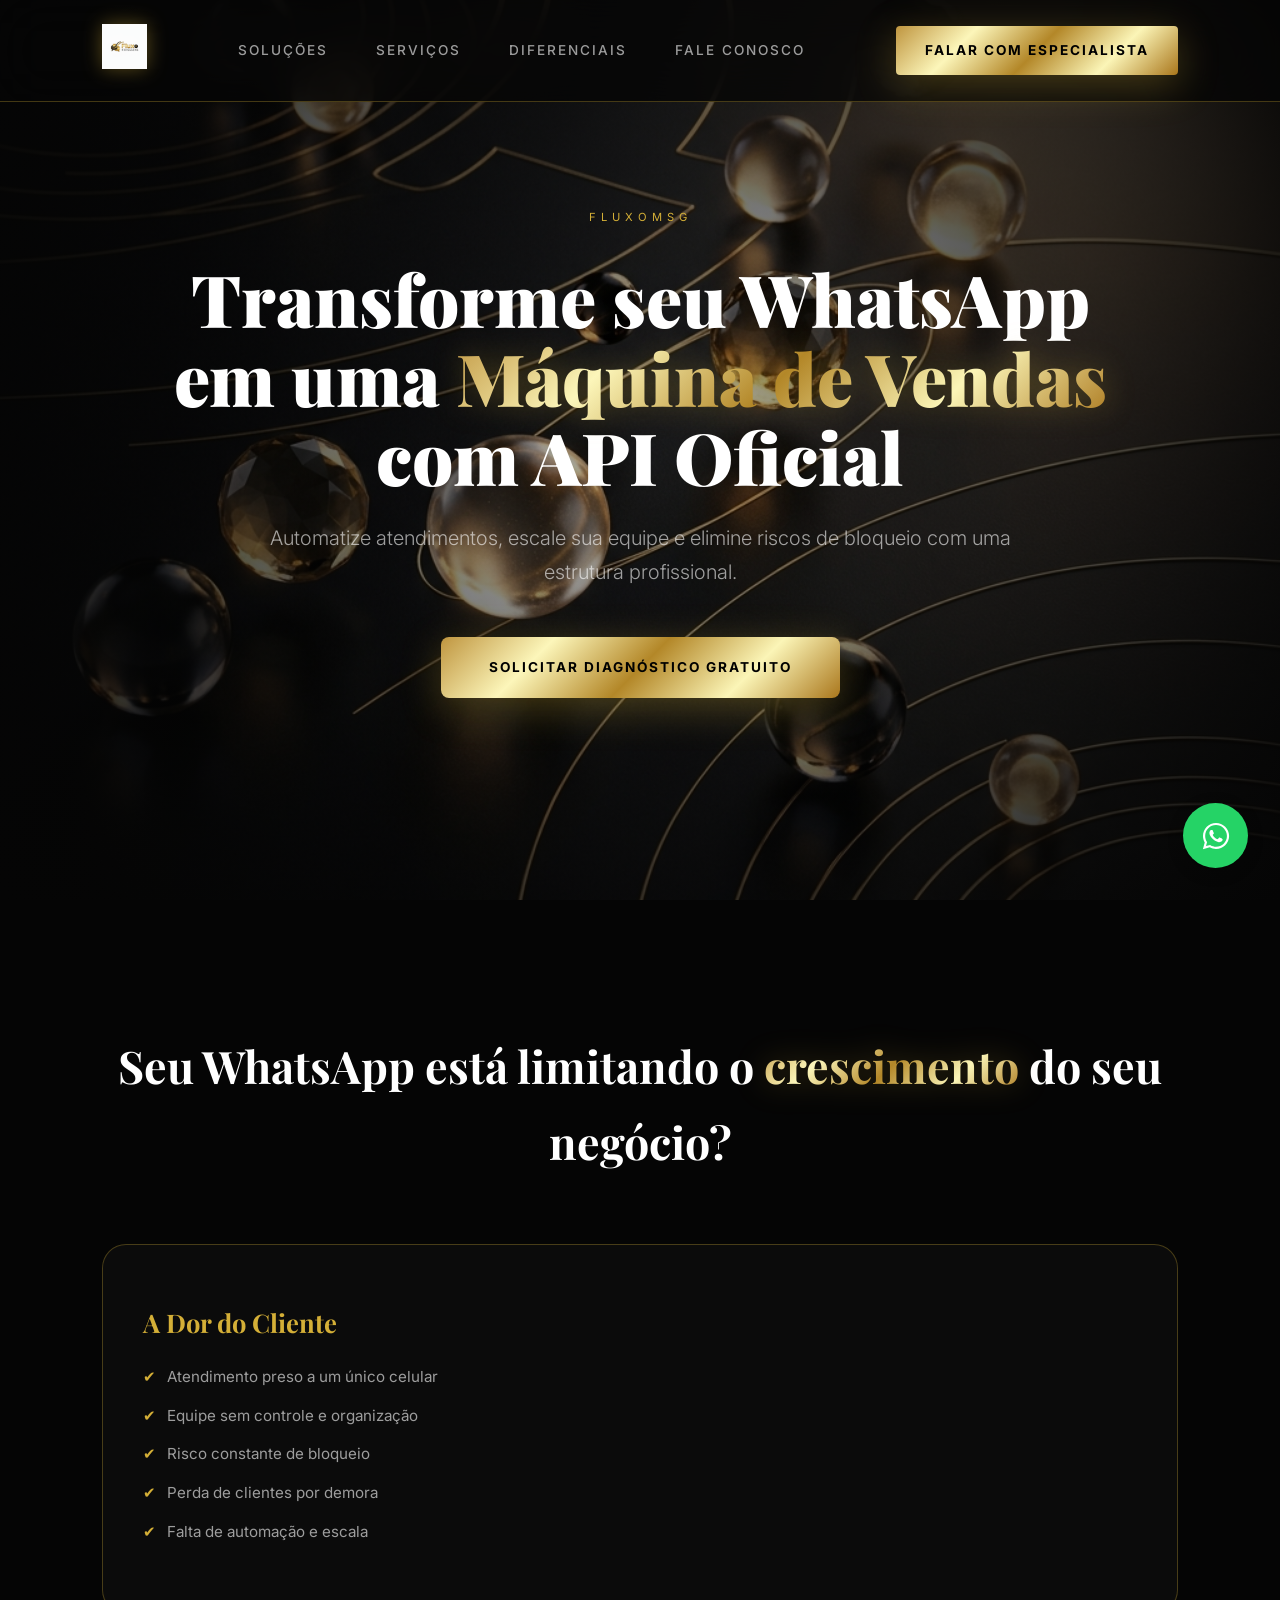
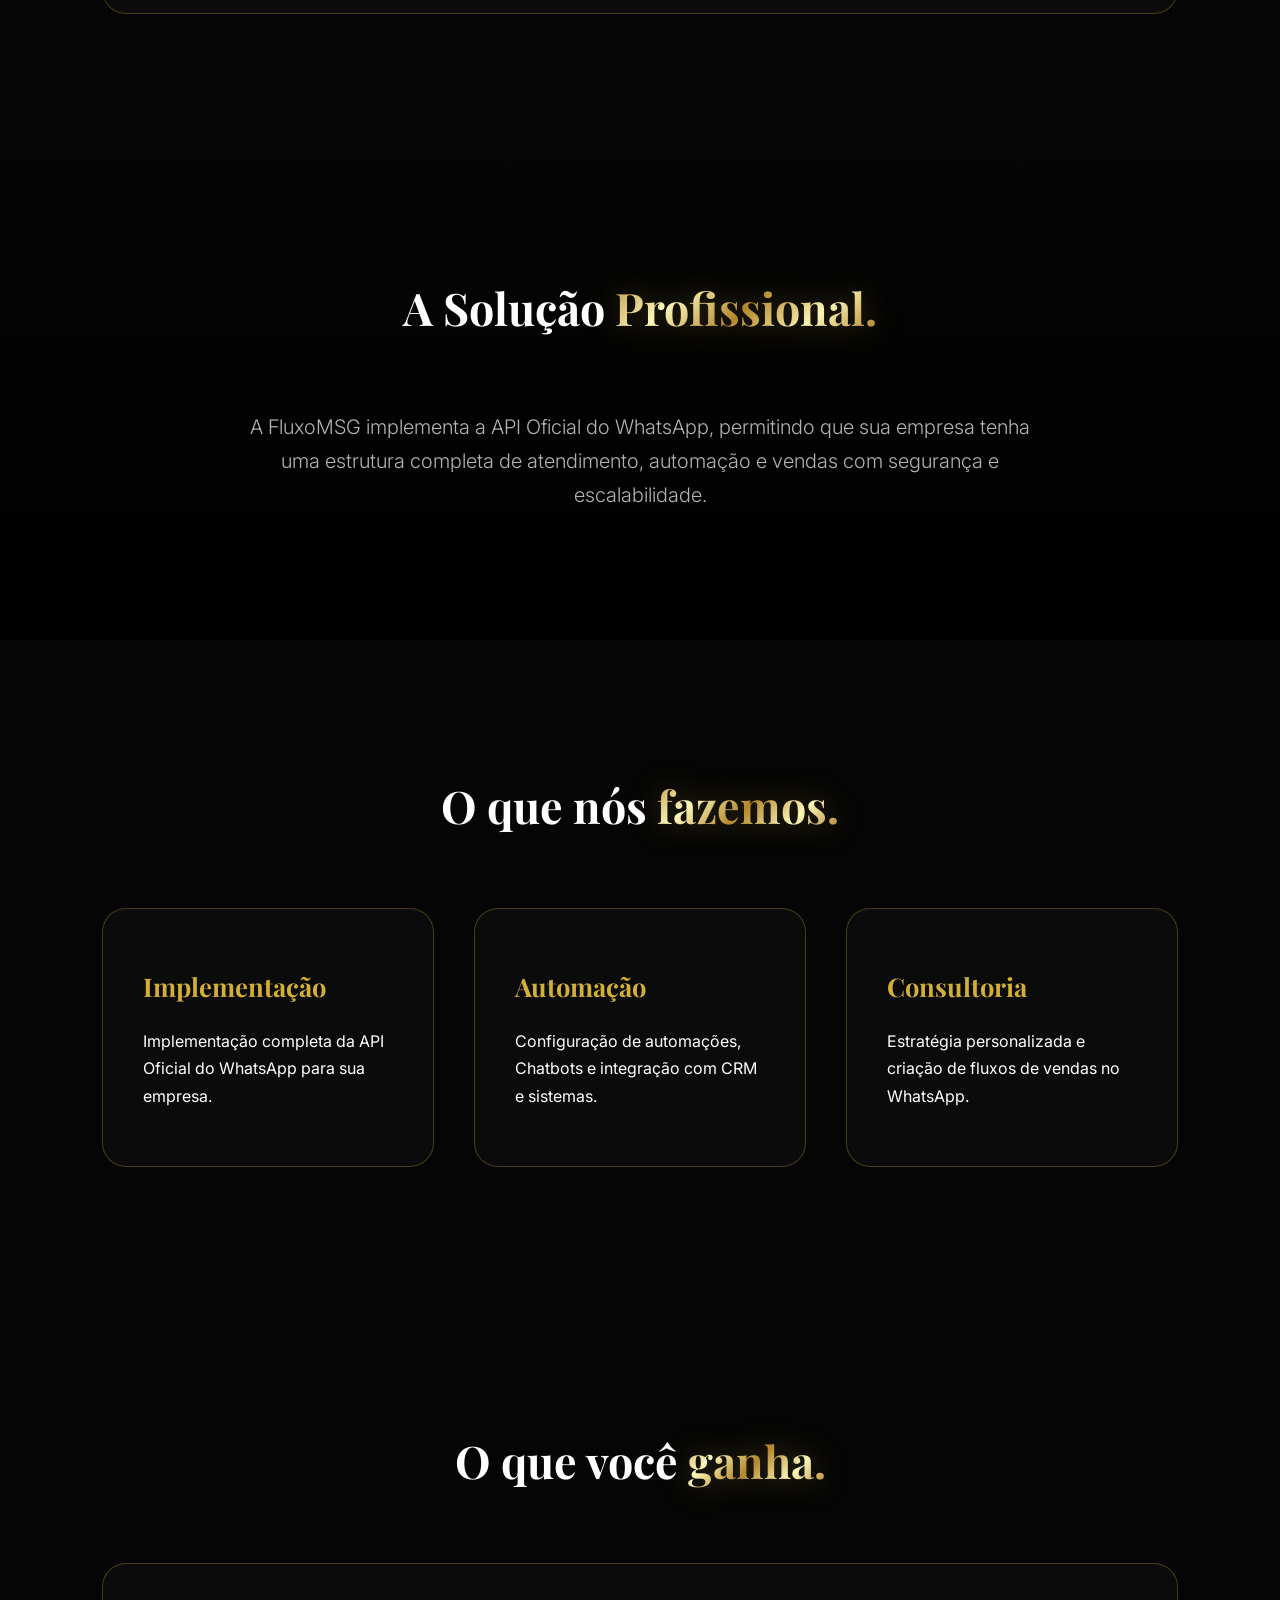
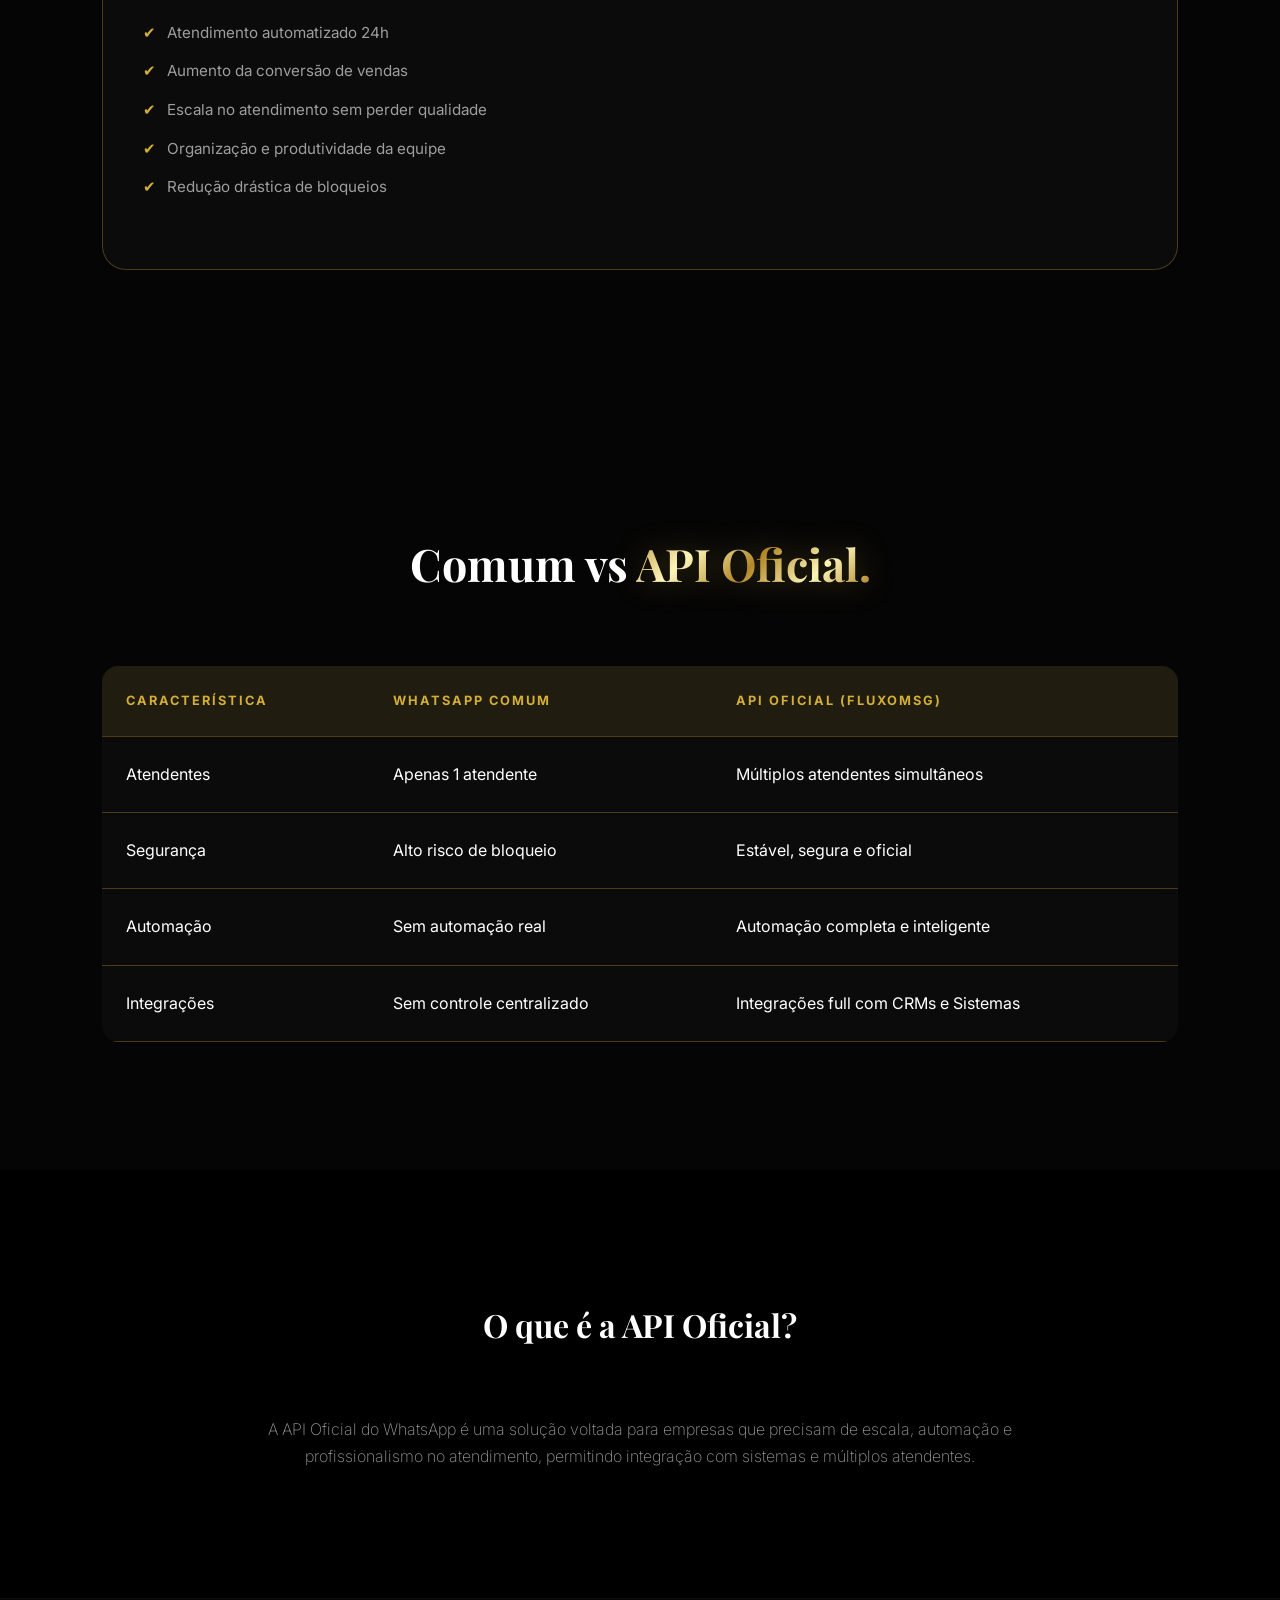
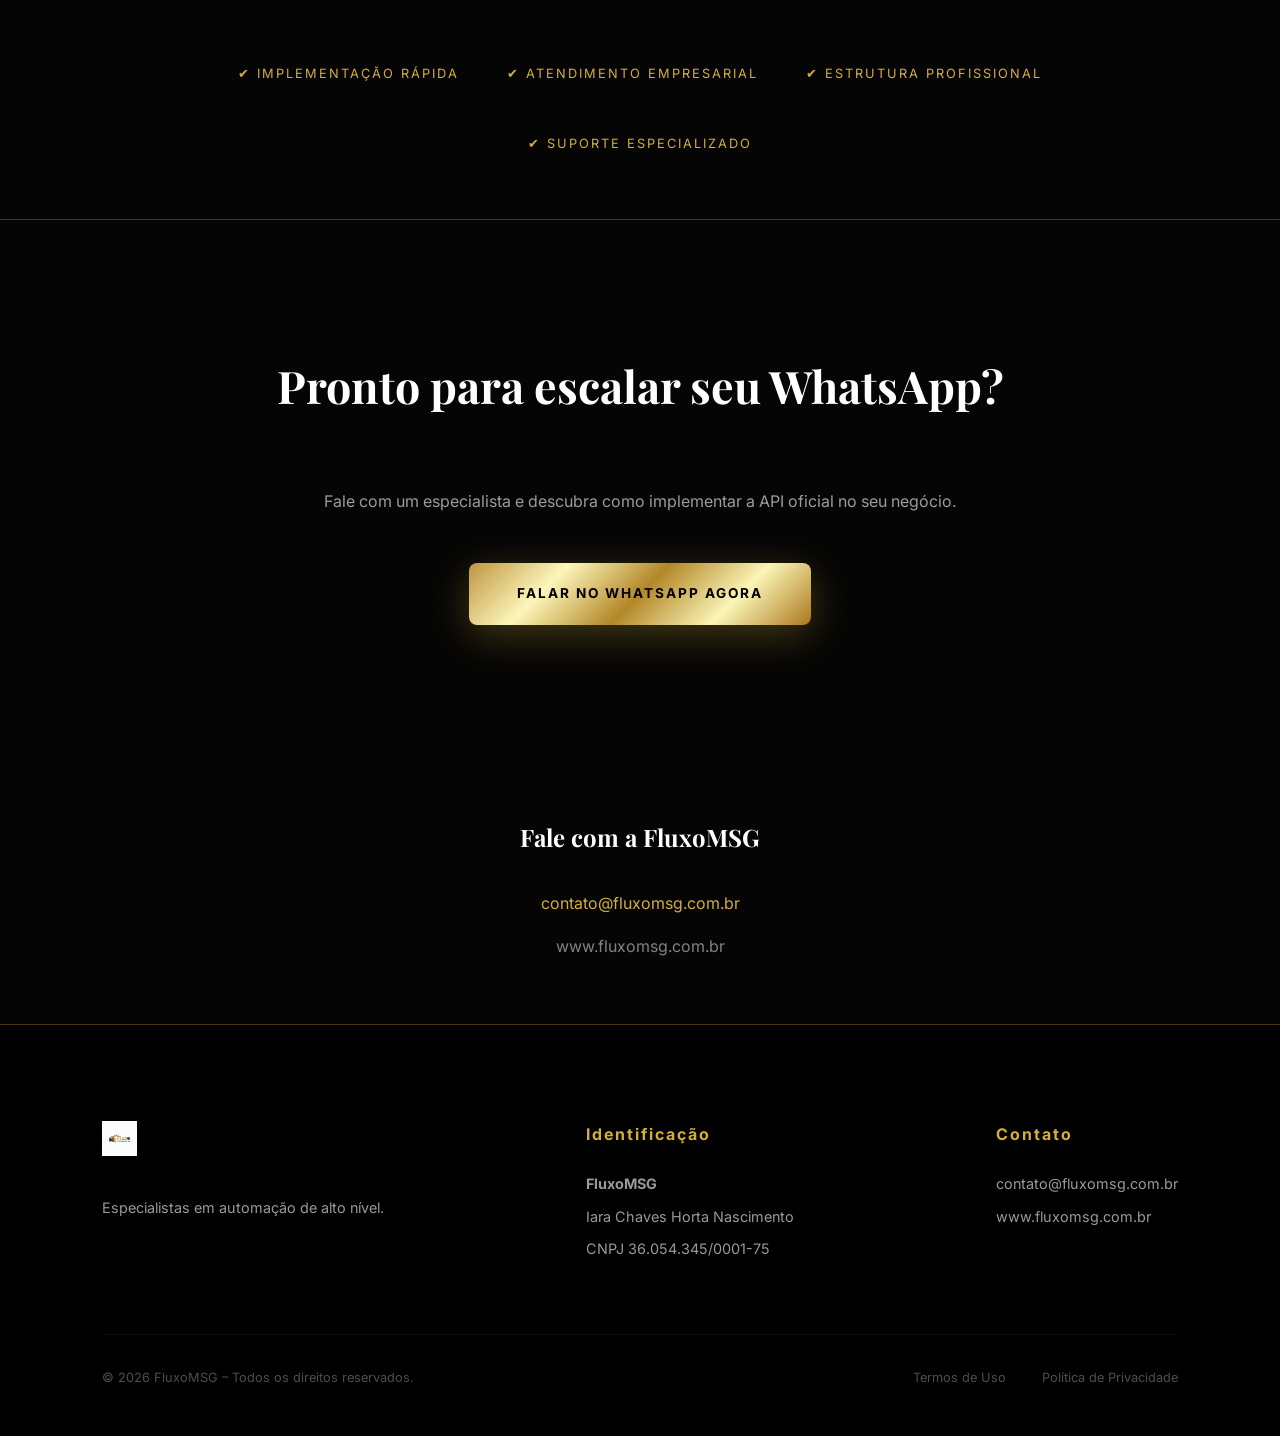
==== commit 0d1056db: "Final Delivery: Full Content Update, WhatsApp Number & Legal Pages" ====
--- a/index.html
+++ b/index.html
@@ -3,100 +3,194 @@
 <head>
     <meta charset="UTF-8">
     <meta name="viewport" content="width=device-width, initial-scale=1.0">
-    <title>Iara Nascimento | Luxury Digital Solutions</title>
-    <meta name="description" content="Soluções digitais e consultoria especializada de alto padrão em promoção de vendas.">
+    <title>FluxoMSG | Automação e API Oficial para WhatsApp</title>
+    <meta name="description" content="Especialistas em implementação da API oficial do WhatsApp para empresas que querem escalar atendimento e vendas com segurança.">
+    <link rel="icon" type="image/png" href="assets/favico.png">
     <link rel="stylesheet" href="style.css">
 </head>
 <body>
 
     <header>
         <a href="index.html" class="logo">
-            <img src="assets/logo.png" alt="Iara Nascimento Logo">
+            <img src="assets/logo.png" alt="FluxoMSG Logo">
         </a>
         <nav class="nav-links">
-            <a href="#experiencia">A Experiência</a>
             <a href="#solucoes">Soluções</a>
-            <a href="#oficial">Informações</a>
-            <a href="#contato">Privé</a>
+            <a href="#servicos">Serviços</a>
+            <a href="#comparacao">Diferenciais</a>
+            <a href="#contato">Fale Conosco</a>
         </nav>
         <div class="header-cta">
-            <a href="https://wa.me/553198371366" class="btn btn-gold" style="padding: 0.8rem 1.8rem; border-radius: 4px;">Consultoria VIP</a>
+            <a href="https://wa.me/5547996789687" class="btn btn-gold" style="padding: 0.8rem 1.8rem; border-radius: 4px;">Falar com Especialista</a>
         </div>
     </header>
 
+    <!-- SECTION 2: HERO -->
     <section class="hero" id="inicio">
         <div class="hero-content">
-            <span class="badge">Atendimento de Excelência</span>
-            <h1>Soluções Digitais e <span class="text-gold">Consultoria Especializada.</span></h1>
-            <p>Atendimento profissional focado em transformar a presença digital do seu negócio com a sofisticação e os resultados que você exige.</p>
-            <div class="cta-group">
-                <a href="https://wa.me/553198371366" class="btn btn-gold">Solicitar Orçamento</a>
+            <span class="badge" style="color: var(--gold-solid); letter-spacing: 5px; font-size: 0.7rem; text-transform: uppercase; margin-bottom: 2rem; display: inline-block;">FluxoMSG</span>
+            <h1>Transforme seu WhatsApp em uma <span class="text-gold">Máquina de Vendas</span> com API Oficial</h1>
+            <p>Automatize atendimentos, escale sua equipe e elimine riscos de bloqueio com uma estrutura profissional.</p>
+            <div class="cta-group" style="display: flex; gap: 1.5rem; justify-content: center;">
+                <a href="https://wa.me/5547996789687" class="btn btn-gold">Solicitar Diagnóstico Gratuito</a>
             </div>
         </div>
     </section>
 
-    <section class="section" id="experiencia">
-        <div style="text-align: center; max-width: 900px; margin: 0 auto;">
-            <h2 class="section-title" style="margin-bottom: 3rem;">A <span class="text-gold">Maison.</span></h2>
-            <p style="font-size: 1.8rem; font-style: italic; font-family: 'Playfair Display', serif; margin-bottom: 4rem; color: #fff;">"Desde 2020 entregando a excelência que sua marca merece."</p>
-            <p style="opacity: 0.5; font-weight: 300; line-height: 2; font-size: 1.1rem;">A Iara Nascimento atua no epicentro do marketing digital, unindo a arte da promoção de vendas com a precisão da tecnologia moderna. Nossa consultoria é o ponto de encontro entre o prestígio e a performance digital.</p>
-        </div>
-    </section>
-
-    <section class="section" id="solucoes">
-        <h2 class="section-title">Nossas <span class="text-gold">Soluções.</span></h2>
+    <!-- SECTION 3: DORES -->
+    <section class="section">
+        <h2 class="section-title">Seu WhatsApp está limitando o <span class="text-gold">crescimento</span> do seu negócio?</h2>
         <div class="glass-grid">
             <div class="glass-card">
-                <h3>Promoção de <i>Vendas</i></h3>
-                <p>Estratégias avançadas de marketing e ativação digital desenhadas para marcas que ocupam o topo do mercado.</p>
-            </div>
-            <div class="glass-card">
-                <h3>Consultoria <i>Estratégica</i></h3>
-                <p>Acompanhamento personalizado e exclusivo para negócios que não aceitam o comum.</p>
-            </div>
-            <div class="glass-card">
-                <h3>Arquitetura <i>Digital</i></h3>
-                <p>Desenvolvimento de fluxos e ecossistemas automatizados com a elegância de um atendimento sob medida.</p>
+                <h3>A Dor do Cliente</h3>
+                <ul style="list-style: none;">
+                    <li>Atendimento preso a um único celular</li>
+                    <li>Equipe sem controle e organização</li>
+                    <li>Risco constante de bloqueio</li>
+                    <li>Perda de clientes por demora</li>
+                    <li>Falta de automação e escala</li>
+                </ul>
             </div>
         </div>
     </section>
 
-    <section class="section" id="oficial" style="background: linear-gradient(to bottom, #050505, #000);">
-        <h2 class="section-title">Informações <span class="text-gold">Oficiais.</span></h2>
-        <div class="glass-grid" style="grid-template-columns: repeat(auto-fit, minmax(250px, 1fr));">
-            <div class="glass-card" style="padding: 3rem;">
-                <p style="font-size: 0.75rem; letter-spacing: 2px; text-transform: uppercase; margin-bottom: 1rem;">Razão Social</p>
-                <p style="font-size: 1.1rem; color: #fff; font-weight: 500;">Iara Chaves Horta Nascimento</p>
+    <!-- SECTION 4: SOLUÇÃO -->
+    <section class="section" style="background: linear-gradient(to bottom, #050505, #000); text-align: center;">
+        <h2 class="section-title">A Solução <span class="text-gold">Profissional.</span></h2>
+        <p style="max-width: 800px; margin: 0 auto; font-size: 1.25rem; opacity: 0.7; font-weight: 300;">A FluxoMSG implementa a API Oficial do WhatsApp, permitindo que sua empresa tenha uma estrutura completa de atendimento, automação e vendas com segurança e escalabilidade.</p>
+    </section>
+
+    <!-- SECTION 5: SERVIÇOS -->
+    <section class="section" id="servicos">
+        <h2 class="section-title">O que nós <span class="text-gold">fazemos.</span></h2>
+        <div class="glass-grid">
+            <div class="glass-card">
+                <h3>Implementação</h3>
+                <p>Implementação completa da API Oficial do WhatsApp para sua empresa.</p>
             </div>
-            <div class="glass-card" style="padding: 3rem;">
-                <p style="font-size: 0.75rem; letter-spacing: 2px; text-transform: uppercase; margin-bottom: 1rem;">Registro</p>
-                <p style="font-size: 1.1rem; color: #fff; font-weight: 100;">CNPJ 36.054.345/0001-75</p>
+            <div class="glass-card">
+                <h3>Automação</h3>
+                <p>Configuração de automações, Chatbots e integração com CRM e sistemas.</p>
             </div>
-
+            <div class="glass-card">
+                <h3>Consultoria</h3>
+                <p>Estratégia personalizada e criação de fluxos de vendas no WhatsApp.</p>
+            </div>
         </div>
     </section>
 
-    <footer id="contato">
-        <div class="footer-content">
-            <div class="footer-brand">
-                <img src="assets/logo.png" alt="Iara logo" style="height: 35px; margin-bottom: 2rem;">
-                <p style="opacity: 0.3; font-size: 0.7rem; text-transform: uppercase; letter-spacing: 3px; max-width: 300px;">Liderando a revolução digital com sofisticação e integridade desde 2020.</p>
+    <!-- SECTION 6: BENEFÍCIOS -->
+    <section class="section">
+        <h2 class="section-title">O que você <span class="text-gold">ganha.</span></h2>
+        <div class="glass-grid">
+            <div class="glass-card">
+                <ul style="list-style: none;">
+                    <li>Atendimento automatizado 24h</li>
+                    <li>Aumento da conversão de vendas</li>
+                    <li>Escala no atendimento sem perder qualidade</li>
+                    <li>Organização e produtividade da equipe</li>
+                    <li>Redução drástica de bloqueios</li>
+                </ul>
             </div>
-            
-            <div class="footer-info">
-                <strong>Correspondência</strong>
+        </div>
+    </section>
+
+    <!-- SECTION 7: COMPARAÇÃO -->
+    <section class="section" id="comparacao">
+        <h2 class="section-title">Comum vs <span class="text-gold">API Oficial.</span></h2>
+        <div class="comparison-container">
+            <table class="comparison-table">
+                <thead>
+                    <tr>
+                        <th>Característica</th>
+                        <th>WhatsApp Comum</th>
+                        <th>API Oficial (FluxoMSG)</th>
+                    </tr>
+                </thead>
+                <tbody>
+                    <tr>
+                        <td>Atendentes</td>
+                        <td>Apenas 1 atendente</td>
+                        <td>Múltiplos atendentes simultâneos</td>
+                    </tr>
+                    <tr>
+                        <td>Segurança</td>
+                        <td>Alto risco de bloqueio</td>
+                        <td>Estável, segura e oficial</td>
+                    </tr>
+                    <tr>
+                        <td>Automação</td>
+                        <td>Sem automação real</td>
+                        <td>Automação completa e inteligente</td>
+                    </tr>
+                    <tr>
+                        <td>Integrações</td>
+                        <td>Sem controle centralizado</td>
+                        <td>Integrações full com CRMs e Sistemas</td>
+                    </tr>
+                </tbody>
+            </table>
+        </div>
+    </section>
+
+    <!-- SECTION 8: EXPLICAÇÃO -->
+    <section class="section" style="background: #000; text-align: center;">
+        <h2 class="section-title" style="font-size: 2rem;">O que é a API Oficial?</h2>
+        <p style="max-width: 800px; margin: 0 auto; opacity: 0.6; font-weight: 200;">A API Oficial do WhatsApp é uma solução voltada para empresas que precisam de escala, automação e profissionalismo no atendimento, permitindo integração com sistemas e múltiplos atendentes.</p>
+    </section>
+
+    <!-- SECTION 15: AJUSTE OURO -->
+    <section style="padding: 4rem 8%; display: flex; justify-content: center; gap: 3rem; flex-wrap: wrap; border-top: 1px solid rgba(255,255,255,0.05);">
+        <span style="font-size: 0.8rem; letter-spacing: 2px; color: var(--gold-solid);">✔ IMPLEMENTAÇÃO RÁPIDA</span>
+        <span style="font-size: 0.8rem; letter-spacing: 2px; color: var(--gold-solid);">✔ ATENDIMENTO EMPRESARIAL</span>
+        <span style="font-size: 0.8rem; letter-spacing: 2px; color: var(--gold-solid);">✔ ESTRUTURA PROFISSIONAL</span>
+        <span style="font-size: 0.8rem; letter-spacing: 2px; color: var(--gold-solid);">✔ SUPORTE ESPECIALIZADO</span>
+    </section>
+
+    <!-- SECTION 9: CTA FINAL -->
+    <section class="section" style="text-align: center; border-top: 1px solid var(--glass-border);">
+        <h2 class="section-title">Pronto para escalar seu WhatsApp?</h2>
+        <p style="margin-bottom: 3rem; opacity: 0.6;">Fale com um especialista e descubra como implementar a API oficial no seu negócio.</p>
+        <a href="https://wa.me/553198371366" class="btn btn-gold">Falar no WhatsApp agora</a>
+    </section>
+
+    <!-- SECTION 10: CONTATO -->
+    <section class="section" id="contato" style="padding: 4rem 10%; text-align: center;">
+        <h2 style="font-size: 1.5rem; margin-bottom: 2rem;">Fale com a FluxoMSG</h2>
+        <p style="margin-bottom: 1rem; color: var(--gold-solid);">contato@fluxomsg.com.br</p>
+        <p style="opacity: 0.5;">www.fluxomsg.com.br</p>
+    </section>
+
+    <!-- STICKY WHATSAPP -->
+    <a href="https://wa.me/553198371366" class="whatsapp-fixed" target="_blank" title="Falar no WhatsApp">
+        <svg viewBox="0 0 448 512" width="30" height="30" fill="currentColor"><path d="M380.9 97.1C339 55.1 283.2 32 223.9 32c-122.4 0-222 99.6-222 222 0 39.1 10.2 77.3 29.6 111L0 480l117.7-30.9c32.4 17.7 68.9 27 106.1 27h.1c122.3 0 224.1-99.6 224.1-222 0-59.3-25.2-115-67.1-157zm-157 341.6c-33.1 0-65.6-8.9-93.9-25.7l-6.7-4-69.8 18.3L72 359.2l-4.4-7c-18.5-29.4-28.2-63.3-28.2-98.2 0-101.7 82.8-184.5 184.6-184.5 49.3 0 95.6 19.2 130.4 54.1 34.8 34.9 56.2 81.2 56.1 130.5 0 101.8-84.9 184.6-186.6 184.6zm101.2-138.2c-5.5-2.8-32.8-16.2-37.9-18-5.1-1.9-8.8-2.8-12.5 2.8-3.7 5.6-14.3 18-17.6 21.8-3.2 3.7-6.5 4.2-12 1.4-5.5-2.8-23.2-8.5-44.2-27.1-16.4-14.6-27.4-32.7-30.6-38.2-3.2-5.6-.3-8.6 2.4-11.3 2.5-2.6 5.5-6.5 8.3-9.8 2.8-3.3 3.7-5.6 5.5-9.3 1.8-3.7.9-6.9-.5-9.8-1.4-2.8-12.5-30.1-17.1-41.2-4.5-10.8-9.1-9.3-12.5-9.5-3.2-.2-6.9-.2-10.6-.2-3.7 0-9.7 1.4-14.8 6.9-5.1 5.6-19.4 19-19.4 46.3 0 27.3 19.9 53.7 22.6 57.4 2.8 3.7 39.1 59.7 94.8 83.8 13.2 5.8 23.5 9.2 31.5 11.8 13.3 4.2 25.4 3.6 35 2.2 10.7-1.5 32.8-13.4 37.4-26.4 4.6-13 4.6-24.1 3.2-26.4-1.3-2.5-5-3.9-10.5-6.6z"/></svg>
+    </a>
+
+    <!-- SECTION 11: RODAPÉ -->
+    <footer>
+        <div class="footer-main">
+            <div class="footer-col">
+                <img src="assets/logo.png" alt="FluxoMSG" style="height: 35px; margin-bottom: 2rem;">
+                <p>Especialistas em automação de alto nível.</p>
+            </div>
+            <div class="footer-col">
+                <h4>Identificação</h4>
+                <p><strong>FluxoMSG</strong></p>
+                <p>Iara Chaves Horta Nascimento</p>
+                <p>CNPJ 36.054.345/0001-75</p>
+            </div>
+            <div class="footer-col">
+                <h4>Contato</h4>
                 <p>contato@fluxomsg.com.br</p>
                 <p>www.fluxomsg.com.br</p>
             </div>
-
-
         </div>
         
         <div class="footer-bottom">
-            <span>&copy; 2026 Iara Nascimento. Todos os direitos reservados.</span>
+            <span>&copy; 2026 FluxoMSG – Todos os direitos reservados.</span>
             <div class="legal-links">
                 <a href="termos.html">Termos de Uso</a>
-                <a href="#">Privacidade</a>
+                <a href="privacidade.html">Política de Privacidade</a>
             </div>
         </div>
     </footer>
--- a/style.css
+++ b/style.css
@@ -73,7 +73,7 @@
     text-shadow: 0 0 10px rgba(212, 175, 55, 0.5);
 }
 
-/* Luxury Hero with AI Image */
+/* Hero Section */
 .hero {
     height: 100vh;
     display: flex;
@@ -104,26 +104,19 @@
     to { opacity: 1; transform: translateY(0); }
 }
 
-.badge {
-    background: rgba(212, 175, 55, 0.1);
-    border: 1px solid var(--gold-solid);
-    color: var(--gold-solid);
-    padding: 8px 20px;
-    border-radius: 50px;
-    font-size: 0.75rem;
-    font-weight: 600;
-    text-transform: uppercase;
-    letter-spacing: 4px;
-    margin-bottom: 2.5rem;
-    display: inline-block;
-    backdrop-filter: blur(5px);
-}
-
 .hero h1 {
-    font-size: clamp(3rem, 7vw, 5.5rem);
+    font-size: clamp(2.5rem, 6vw, 4.5rem);
     line-height: 1.1;
-    margin-bottom: 2rem;
+    margin-bottom: 1.5rem;
     font-weight: 900;
+}
+
+.hero p {
+    font-size: 1.25rem;
+    color: var(--text-dim);
+    max-width: 800px;
+    margin: 0 auto 3rem;
+    font-weight: 300;
 }
 
 .text-gold {
@@ -134,24 +127,17 @@
     filter: drop-shadow(0 0 15px rgba(212, 175, 55, 0.3));
 }
 
-.hero p {
-    font-size: 1.25rem;
-    color: var(--text-dim);
-    max-width: 750px;
-    margin: 0 auto 4rem;
-    font-weight: 300;
-}
-
 .btn {
-    padding: 1.3rem 3.5rem;
+    padding: 1.2rem 3rem;
     border-radius: 8px;
     font-weight: 700;
     text-decoration: none;
     text-transform: uppercase;
-    letter-spacing: 3px;
+    letter-spacing: 2px;
     font-size: 0.85rem;
     transition: var(--transition);
     display: inline-block;
+    cursor: pointer;
 }
 
 .btn-gold {
@@ -162,27 +148,26 @@
 }
 
 .btn-gold:hover {
-    transform: translateY(-5px) scale(1.05);
+    transform: translateY(-5px);
     box-shadow: 0 20px 60px rgba(212, 175, 55, 0.5);
 }
 
-/* Glassmorphism Section */
+/* Grid Sections */
 .section {
-    padding: 10rem 10%;
-    position: relative;
+    padding: 8rem 8%;
     background: var(--black-matte);
 }
 
 .section-title {
-    font-size: 2.5rem;
-    margin-bottom: 5rem;
+    font-size: 2.8rem;
+    margin-bottom: 4rem;
     text-align: center;
 }
 
 .glass-grid {
     display: grid;
-    grid-template-columns: repeat(auto-fit, minmax(320px, 1fr));
-    gap: 3rem;
+    grid-template-columns: repeat(auto-fit, minmax(300px, 1fr));
+    gap: 2.5rem;
 }
 
 .glass-card {
@@ -190,39 +175,109 @@
     backdrop-filter: blur(20px);
     -webkit-backdrop-filter: blur(20px);
     border: 1px solid var(--glass-border);
-    padding: 4.5rem 3rem;
-    border-radius: 30px;
+    padding: 3.5rem 2.5rem;
+    border-radius: 24px;
     transition: var(--transition);
-    text-align: center;
 }
 
 .glass-card:hover {
+    background: rgba(212, 175, 55, 0.05);
+    transform: translateY(-10px);
     border-color: var(--white);
-    background: rgba(212, 175, 55, 0.05);
-    transform: translateY(-15px) rotateX(5deg);
 }
 
 .glass-card h3 {
-    font-size: 2rem;
-    margin-bottom: 1.5rem;
-    color: var(--white);
-    font-style: italic;
-}
-
-.glass-card p {
-    font-size: 1rem;
-    opacity: 0.6;
-    font-weight: 300;
-}
-
-/* Luxury Footer */
+    font-size: 1.6rem;
+    margin-bottom: 1.2rem;
+    color: var(--gold-solid);
+}
+
+.glass-card ul {
+    list-style: none;
+    text-align: left;
+}
+
+.glass-card li {
+    margin-bottom: 0.8rem;
+    padding-left: 1.5rem;
+    position: relative;
+    font-size: 0.95rem;
+    color: var(--text-dim);
+}
+
+.glass-card li::before {
+    content: '✔';
+    position: absolute;
+    left: 0;
+    color: var(--gold-solid);
+}
+
+/* Comparison Table */
+.comparison-container {
+    overflow-x: auto;
+    margin-top: 3rem;
+}
+
+.comparison-table {
+    width: 100%;
+    border-collapse: collapse;
+    min-width: 600px;
+    background: var(--dark-glass);
+    backdrop-filter: blur(10px);
+    border-radius: 16px;
+    overflow: hidden;
+}
+
+.comparison-table th, .comparison-table td {
+    padding: 1.5rem;
+    text-align: left;
+    border-bottom: 1px solid var(--glass-border);
+}
+
+.comparison-table th {
+    background: rgba(212, 175, 55, 0.1);
+    color: var(--gold-solid);
+    text-transform: uppercase;
+    font-size: 0.8rem;
+    letter-spacing: 2px;
+}
+
+/* Sticky WhatsApp */
+.whatsapp-fixed {
+    position: fixed;
+    bottom: 2rem;
+    right: 2rem;
+    background: #25D366;
+    color: white;
+    width: 65px;
+    height: 65px;
+    border-radius: 50%;
+    display: flex;
+    justify-content: center;
+    align-items: center;
+    box-shadow: 0 4px 15px rgba(0,0,0,0.3);
+    z-index: 99999;
+    transition: var(--transition);
+    text-decoration: none;
+}
+
+.whatsapp-fixed:hover {
+    transform: scale(1.1) rotate(10deg);
+}
+
+.whatsapp-fixed img {
+    width: 35px;
+    height: 35px;
+}
+
+/* Footer */
 footer {
-    padding: 8rem 10% 4rem;
+    padding: 6rem 8% 3rem;
+    border-top: 1px solid var(--glass-border);
     background: #000;
-    border-top: 1px solid var(--glass-border);
-}
-
-.footer-content {
+}
+
+.footer-main {
     display: flex;
     justify-content: space-between;
     flex-wrap: wrap;
@@ -230,35 +285,26 @@
     margin-bottom: 4rem;
 }
 
-.footer-brand h4 {
-    font-size: 1.8rem;
+.footer-col h4 {
     margin-bottom: 1.5rem;
-    color: var(--white);
-}
-
-.footer-info p {
+    color: var(--gold-solid);
+    font-size: 1rem;
+    letter-spacing: 2px;
+}
+
+.footer-col p {
     font-size: 0.9rem;
-    margin-bottom: 0.8rem;
     color: var(--text-dim);
-}
-
-.footer-info strong {
-    color: var(--gold-solid);
-    text-transform: uppercase;
-    font-size: 0.75rem;
-    letter-spacing: 2px;
-    display: block;
-    margin-bottom: 4px;
+    margin-bottom: 0.5rem;
 }
 
 .footer-bottom {
+    display: flex;
+    justify-content: space-between;
     border-top: 1px solid rgba(255,255,255,0.05);
-    padding-top: 3rem;
-    display: flex;
-    justify-content: space-between;
+    padding-top: 2rem;
     font-size: 0.8rem;
     color: rgba(255,255,255,0.3);
-    letter-spacing: 1px;
 }
 
 .footer-bottom a {
@@ -268,11 +314,12 @@
 }
 
 .footer-bottom a:hover {
-    color: var(--gold-solid);
-}
-
-@media (max-width: 900px) {
+    color: var(--white);
+}
+
+@media (max-width: 768px) {
     .nav-links { display: none; }
-    .hero h1 { font-size: 3rem; }
-    .footer-content { flex-direction: column; text-align: center; }
-}
+    .hero h1 { font-size: 2.8rem; }
+    .section-title { font-size: 2rem; }
+    .footer-main { flex-direction: column; text-align: center; }
+}
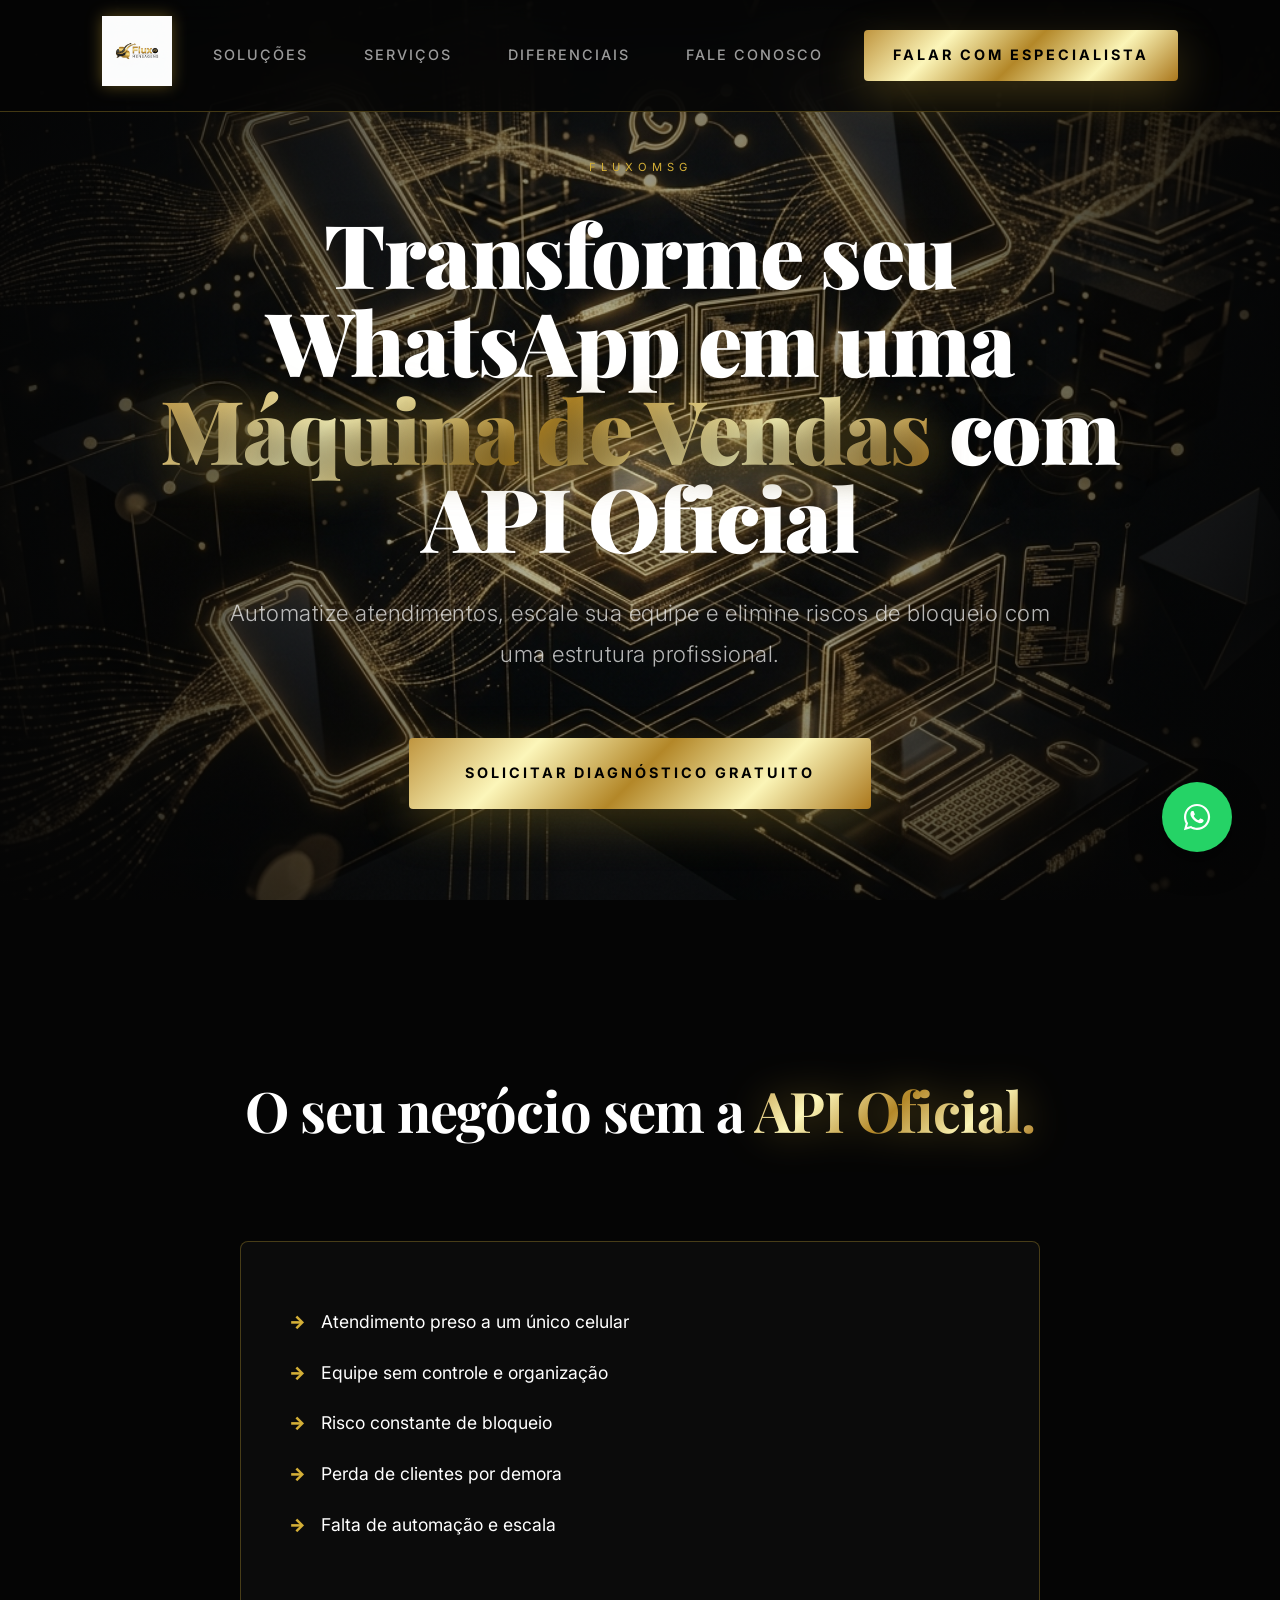
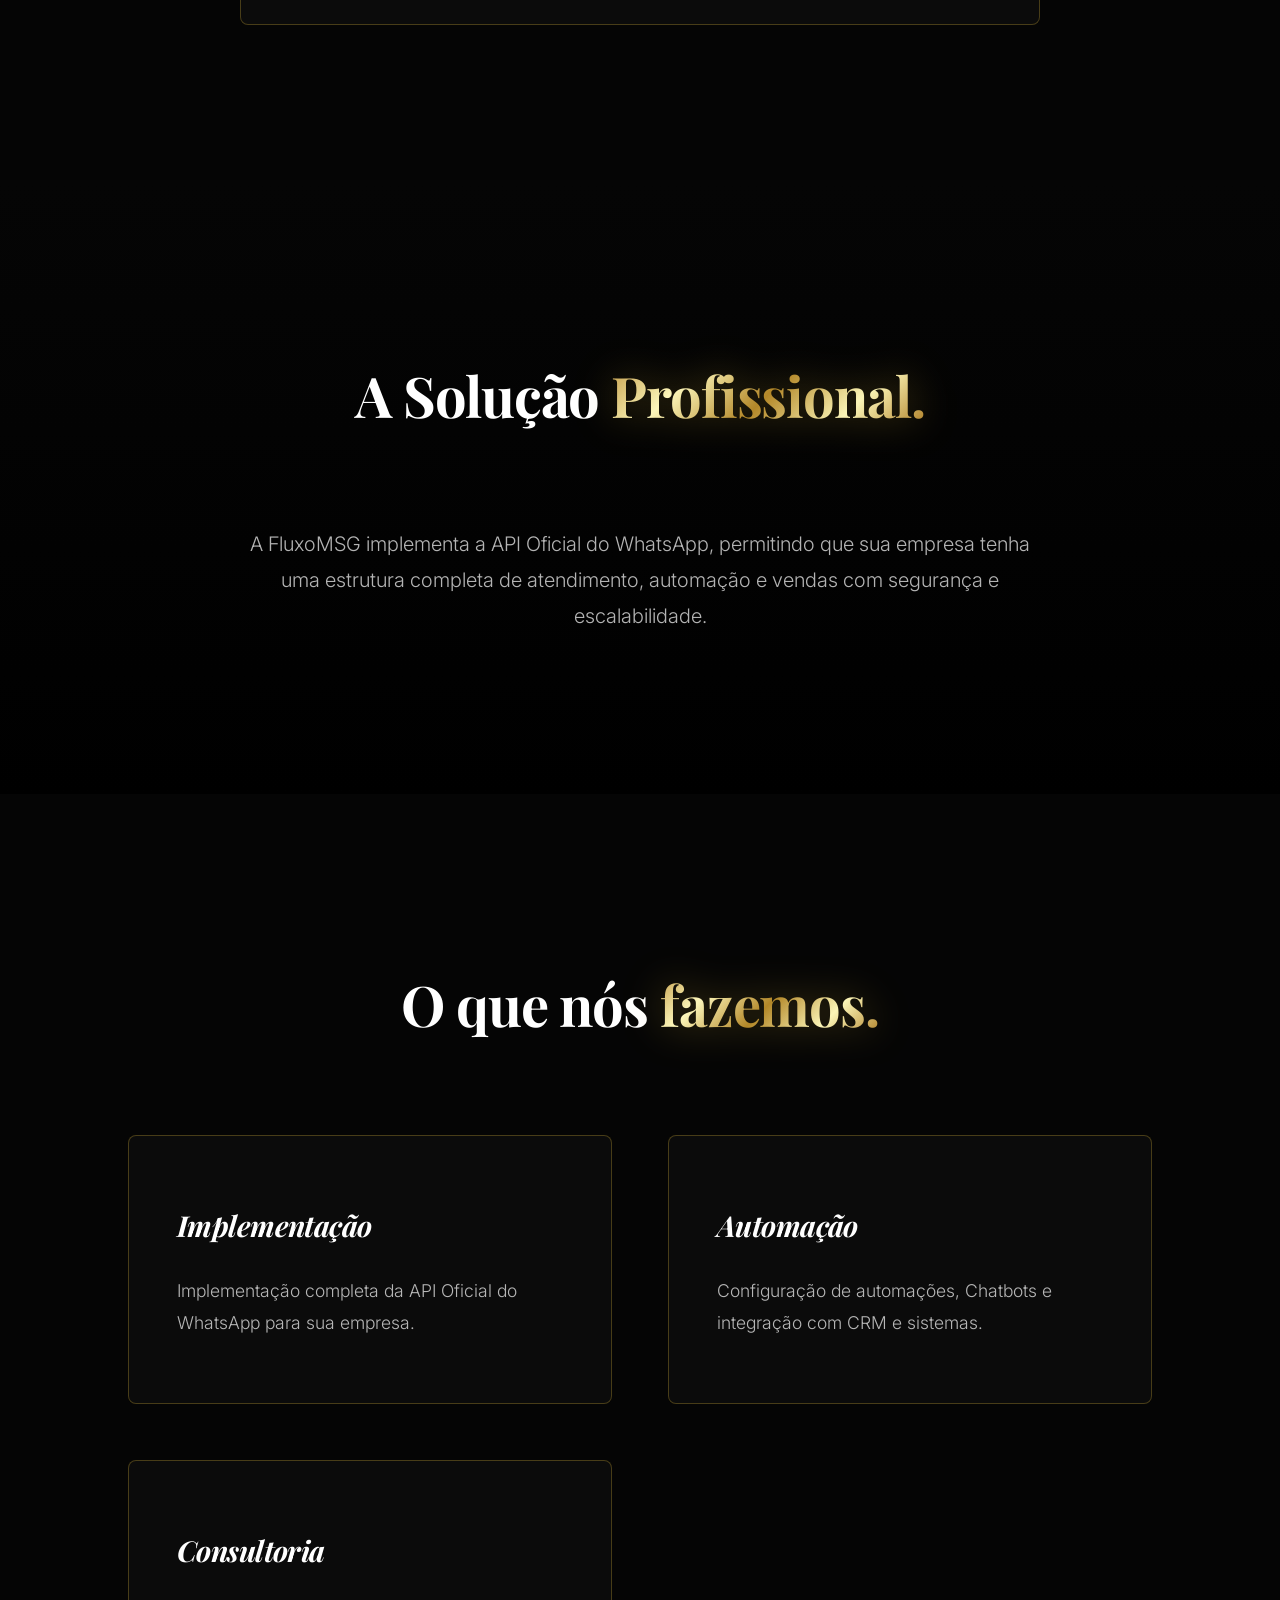
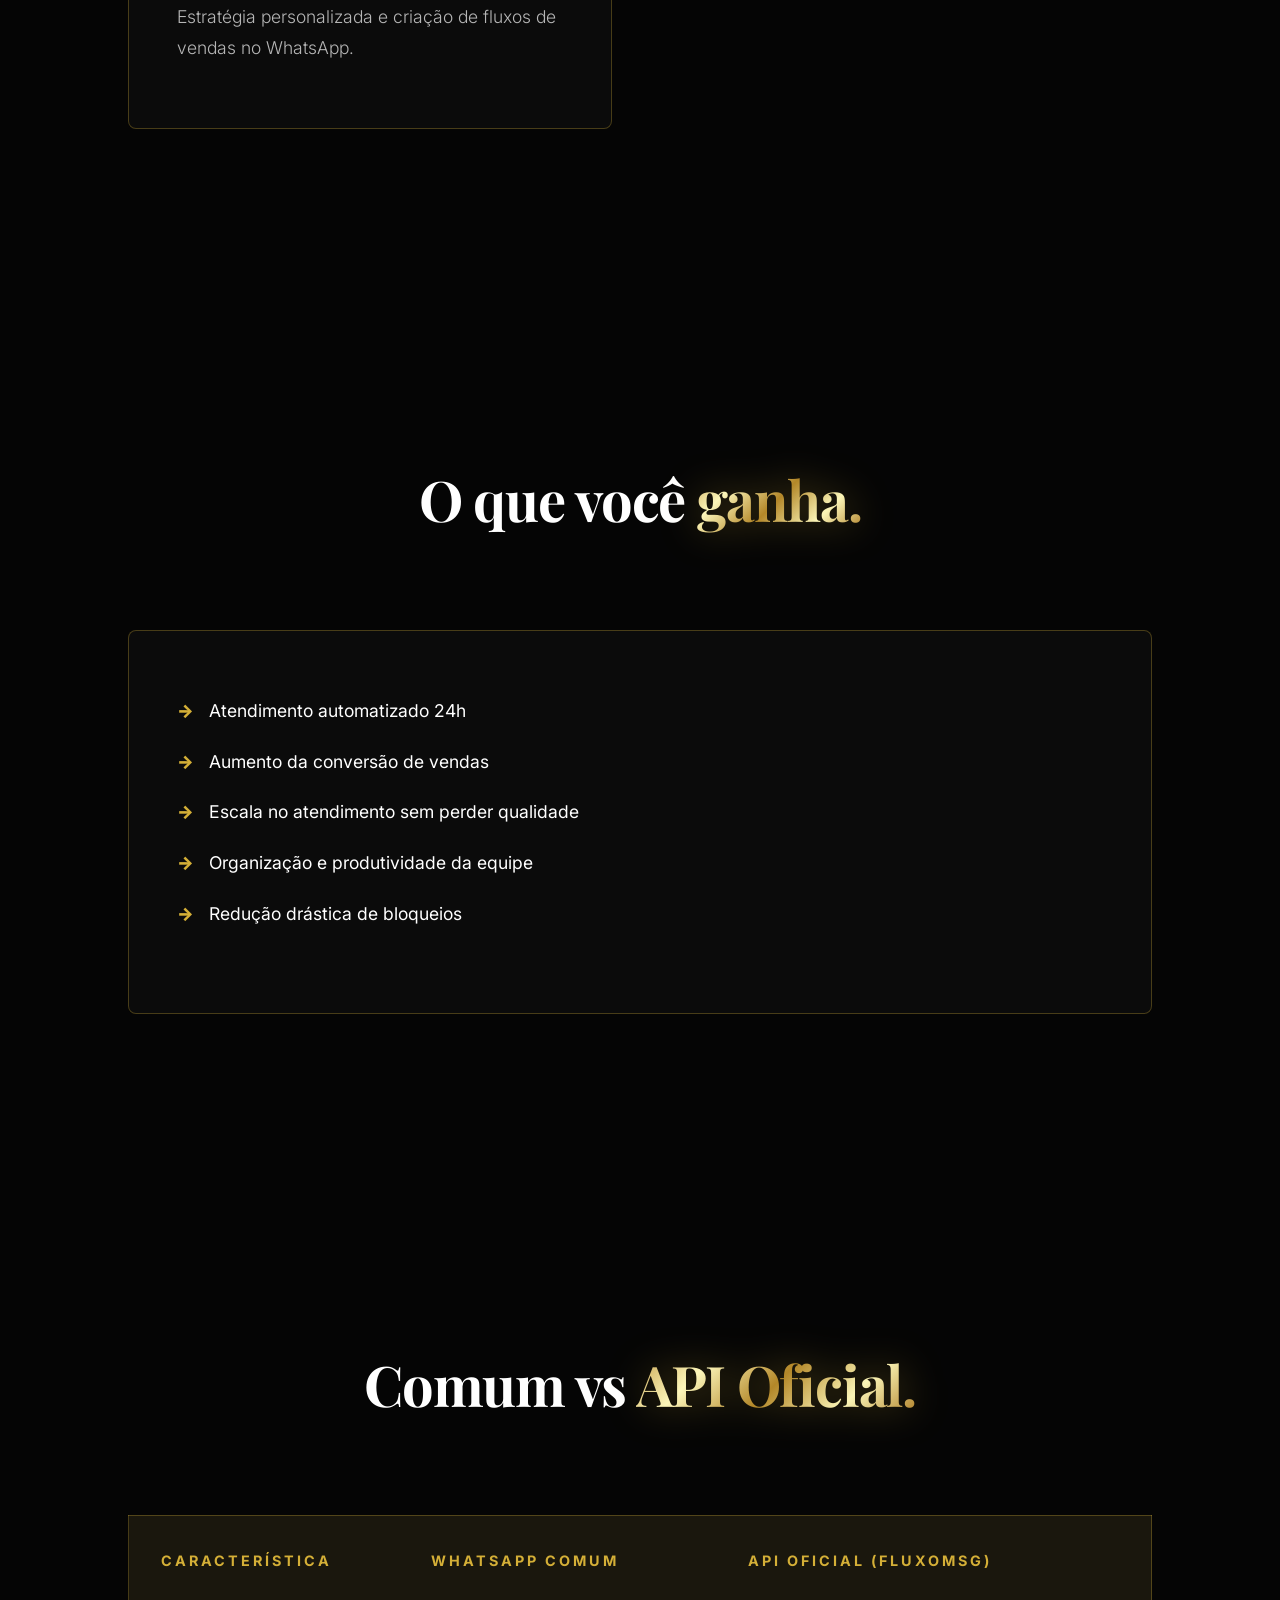
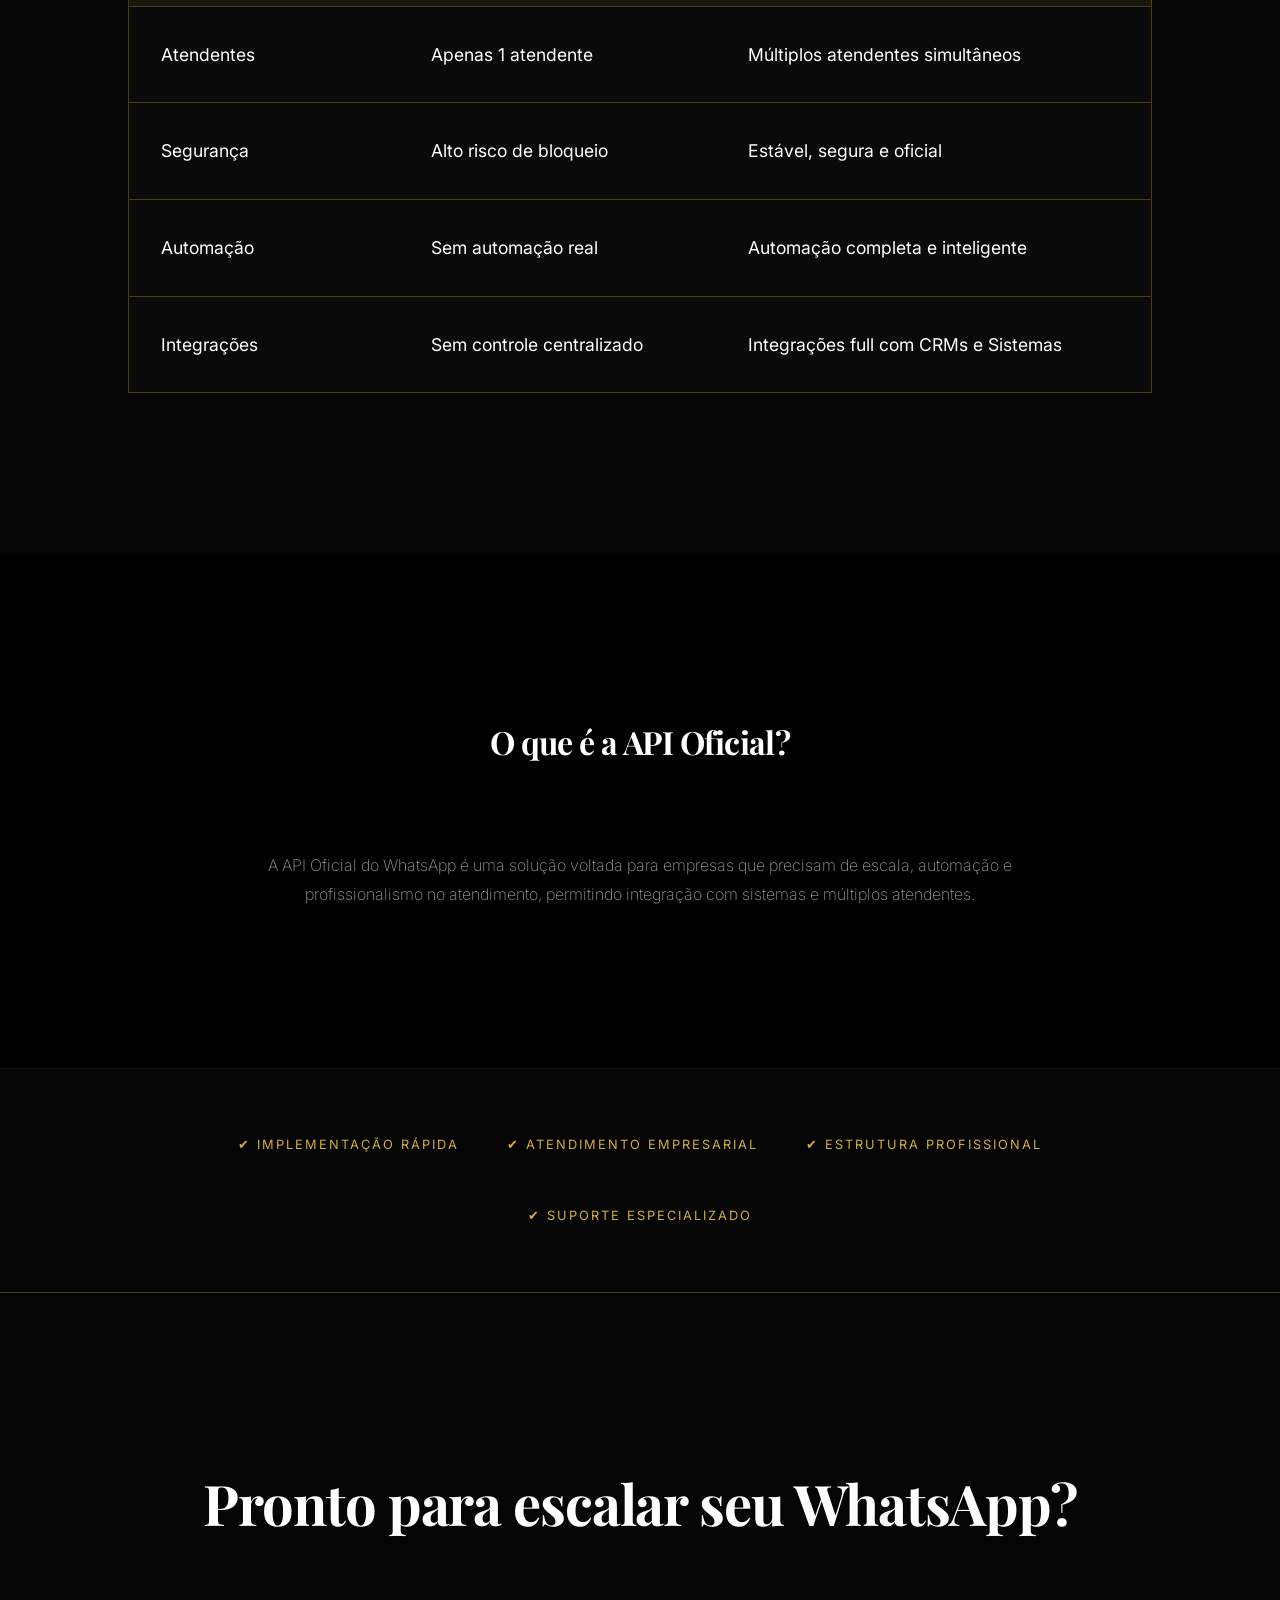
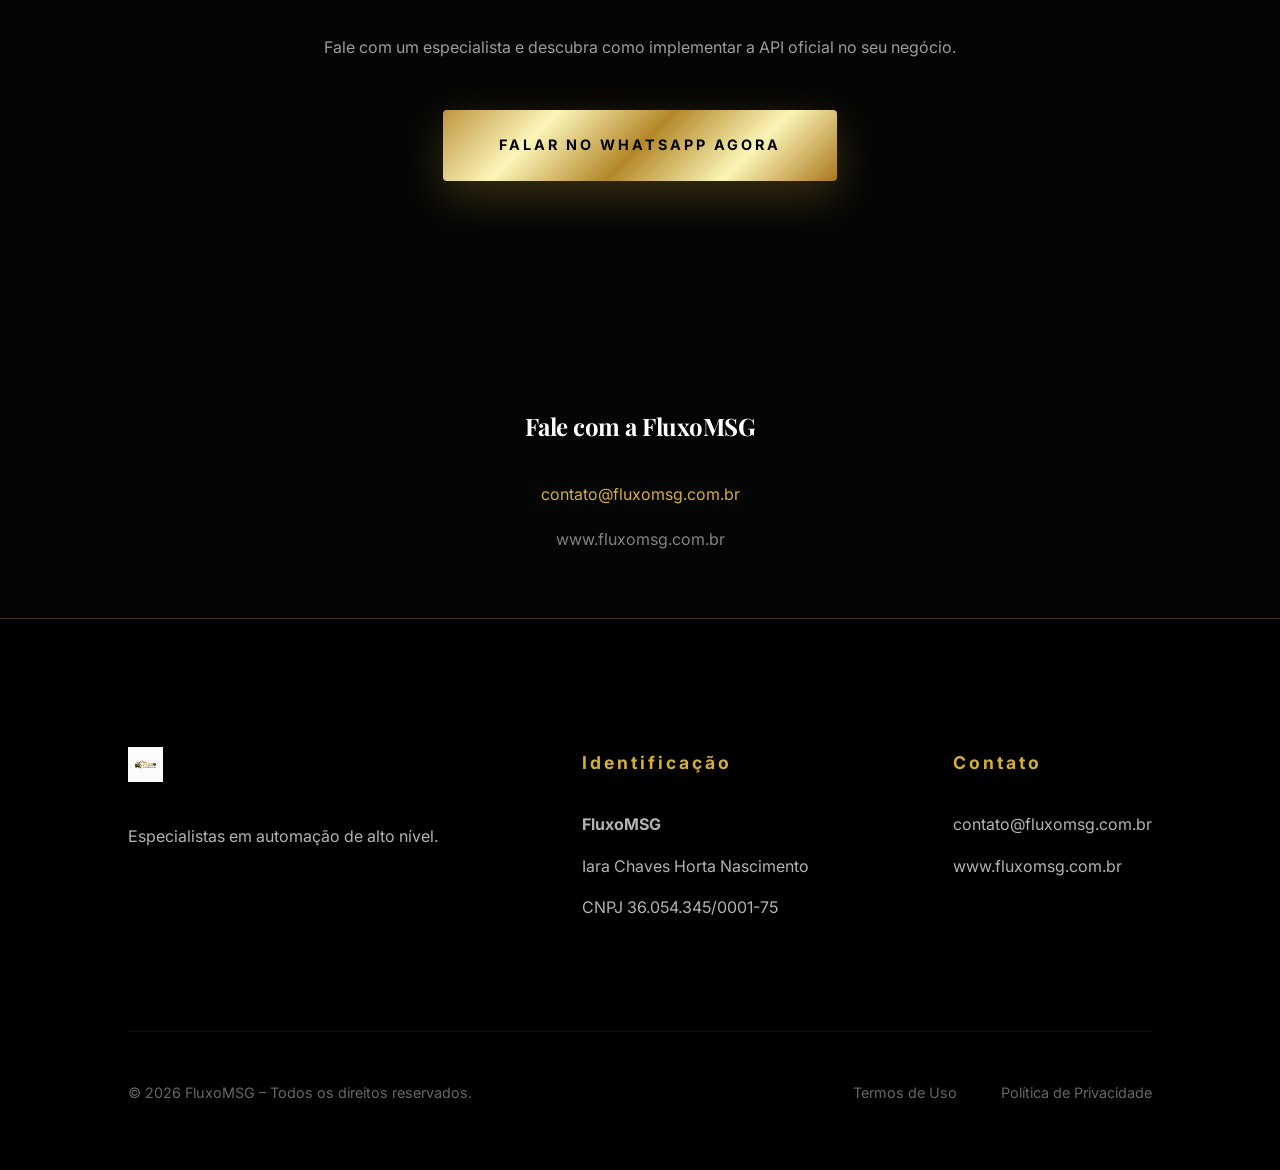
==== commit 57cdddaf: "Ultra-Luxury Tech Update: Typography, Logo Size, and Tech Background" ====
--- a/index.html
+++ b/index.html
@@ -39,10 +39,9 @@
 
     <!-- SECTION 3: DORES -->
     <section class="section">
-        <h2 class="section-title">Seu WhatsApp está limitando o <span class="text-gold">crescimento</span> do seu negócio?</h2>
-        <div class="glass-grid">
-            <div class="glass-card">
-                <h3>A Dor do Cliente</h3>
+        <h2 class="section-title">O seu negócio sem a <span class="text-gold">API Oficial.</span></h2>
+        <div class="glass-grid" style="justify-content: center; max-width: 800px; margin: 0 auto;">
+            <div class="glass-card" style="width: 100%;">
                 <ul style="list-style: none;">
                     <li>Atendimento preso a um único celular</li>
                     <li>Equipe sem controle e organização</li>
@@ -151,7 +150,7 @@
     <section class="section" style="text-align: center; border-top: 1px solid var(--glass-border);">
         <h2 class="section-title">Pronto para escalar seu WhatsApp?</h2>
         <p style="margin-bottom: 3rem; opacity: 0.6;">Fale com um especialista e descubra como implementar a API oficial no seu negócio.</p>
-        <a href="https://wa.me/553198371366" class="btn btn-gold">Falar no WhatsApp agora</a>
+        <a href="https://wa.me/5547996789687" class="btn btn-gold">Falar no WhatsApp agora</a>
     </section>
 
     <!-- SECTION 10: CONTATO -->
@@ -162,7 +161,7 @@
     </section>
 
     <!-- STICKY WHATSAPP -->
-    <a href="https://wa.me/553198371366" class="whatsapp-fixed" target="_blank" title="Falar no WhatsApp">
+    <a href="https://wa.me/5547996789687" class="whatsapp-fixed" target="_blank" title="Falar no WhatsApp">
         <svg viewBox="0 0 448 512" width="30" height="30" fill="currentColor"><path d="M380.9 97.1C339 55.1 283.2 32 223.9 32c-122.4 0-222 99.6-222 222 0 39.1 10.2 77.3 29.6 111L0 480l117.7-30.9c32.4 17.7 68.9 27 106.1 27h.1c122.3 0 224.1-99.6 224.1-222 0-59.3-25.2-115-67.1-157zm-157 341.6c-33.1 0-65.6-8.9-93.9-25.7l-6.7-4-69.8 18.3L72 359.2l-4.4-7c-18.5-29.4-28.2-63.3-28.2-98.2 0-101.7 82.8-184.5 184.6-184.5 49.3 0 95.6 19.2 130.4 54.1 34.8 34.9 56.2 81.2 56.1 130.5 0 101.8-84.9 184.6-186.6 184.6zm101.2-138.2c-5.5-2.8-32.8-16.2-37.9-18-5.1-1.9-8.8-2.8-12.5 2.8-3.7 5.6-14.3 18-17.6 21.8-3.2 3.7-6.5 4.2-12 1.4-5.5-2.8-23.2-8.5-44.2-27.1-16.4-14.6-27.4-32.7-30.6-38.2-3.2-5.6-.3-8.6 2.4-11.3 2.5-2.6 5.5-6.5 8.3-9.8 2.8-3.3 3.7-5.6 5.5-9.3 1.8-3.7.9-6.9-.5-9.8-1.4-2.8-12.5-30.1-17.1-41.2-4.5-10.8-9.1-9.3-12.5-9.5-3.2-.2-6.9-.2-10.6-.2-3.7 0-9.7 1.4-14.8 6.9-5.1 5.6-19.4 19-19.4 46.3 0 27.3 19.9 53.7 22.6 57.4 2.8 3.7 39.1 59.7 94.8 83.8 13.2 5.8 23.5 9.2 31.5 11.8 13.3 4.2 25.4 3.6 35 2.2 10.7-1.5 32.8-13.4 37.4-26.4 4.6-13 4.6-24.1 3.2-26.4-1.3-2.5-5-3.9-10.5-6.6z"/></svg>
     </a>
 
--- a/style.css
+++ b/style.css
@@ -7,7 +7,7 @@
     --dark-glass: rgba(15, 15, 15, 0.7);
     --glass-border: rgba(212, 175, 55, 0.3);
     --white: #ffffff;
-    --text-dim: rgba(255, 255, 255, 0.6);
+    --text-dim: rgba(255, 255, 255, 0.7);
     --transition: all 0.4s cubic-bezier(0.4, 0, 0.2, 1);
 }
 
@@ -22,12 +22,14 @@
     background-color: var(--black-matte);
     color: var(--white);
     font-family: 'Inter', sans-serif;
-    line-height: 1.7;
+    line-height: 1.8;
     overflow-x: hidden;
+    font-size: 16px;
 }
 
 h1, h2, h3 {
     font-family: 'Playfair Display', serif;
+    letter-spacing: -0.02em;
 }
 
 /* Glassmorphism Navigation */
@@ -35,31 +37,37 @@
     position: fixed;
     top: 0;
     width: 100%;
-    padding: 1.5rem 8%;
+    padding: 1rem 8%;
     display: flex;
     justify-content: space-between;
     align-items: center;
-    background: rgba(5, 5, 5, 0.8);
-    backdrop-filter: blur(25px);
-    -webkit-backdrop-filter: blur(25px);
+    background: rgba(5, 5, 5, 0.85);
+    backdrop-filter: blur(30px);
+    -webkit-backdrop-filter: blur(30px);
     border-bottom: 1px solid var(--glass-border);
     z-index: 10000;
 }
 
 .logo img {
-    height: 45px;
-    filter: drop-shadow(0 0 10px rgba(212, 175, 55, 0.4));
+    height: 70px; /* Logo mais presente */
+    width: auto;
+    filter: drop-shadow(0 0 8px rgba(212, 175, 55, 0.4));
+    transition: var(--transition);
+}
+
+.logo img:hover {
+    transform: scale(1.05);
 }
 
 .nav-links {
     display: flex;
-    gap: 3rem;
+    gap: 3.5rem;
 }
 
 .nav-links a {
     text-decoration: none;
     color: var(--white);
-    font-size: 0.85rem;
+    font-size: 0.9rem;
     font-weight: 500;
     text-transform: uppercase;
     letter-spacing: 2px;
@@ -70,53 +78,55 @@
 .nav-links a:hover {
     opacity: 1;
     color: var(--gold-solid);
-    text-shadow: 0 0 10px rgba(212, 175, 55, 0.5);
 }
 
 /* Hero Section */
 .hero {
-    height: 100vh;
+    min-height: 100vh;
     display: flex;
     flex-direction: column;
     justify-content: center;
     align-items: center;
     text-align: center;
-    padding: 0 10%;
+    padding: 120px 10% 60px;
     background: url('assets/hero-bg.png') no-repeat center center/cover;
     position: relative;
+    overflow: hidden;
 }
 
 .hero::before {
     content: '';
     position: absolute;
     inset: 0;
-    background: radial-gradient(circle at center, rgba(0,0,0,0.3) 0%, var(--black-matte) 100%);
+    background: radial-gradient(circle at center, rgba(0,0,0,0.1) 0%, var(--black-matte) 100%);
 }
 
 .hero-content {
     z-index: 2;
-    max-width: 1000px;
-    animation: fadeIn 1.5s ease-out;
+    max-width: 1100px;
+    animation: fadeIn 1.8s ease-out;
 }
 
 @keyframes fadeIn {
-    from { opacity: 0; transform: translateY(20px); }
+    from { opacity: 0; transform: translateY(30px); }
     to { opacity: 1; transform: translateY(0); }
 }
 
 .hero h1 {
-    font-size: clamp(2.5rem, 6vw, 4.5rem);
-    line-height: 1.1;
-    margin-bottom: 1.5rem;
+    font-size: clamp(3rem, 8vw, 5.5rem); /* Proporção maior e mais imponente */
+    line-height: 1;
+    margin-bottom: 2rem;
     font-weight: 900;
+    text-shadow: 0 10px 30px rgba(0,0,0,0.5);
 }
 
 .hero p {
-    font-size: 1.25rem;
+    font-size: 1.4rem;
     color: var(--text-dim);
-    max-width: 800px;
-    margin: 0 auto 3rem;
+    max-width: 850px;
+    margin: 0 auto 4rem;
     font-weight: 300;
+    letter-spacing: 0.5px;
 }
 
 .text-gold {
@@ -124,202 +134,206 @@
     -webkit-background-clip: text;
     background-clip: text;
     -webkit-text-fill-color: transparent;
-    filter: drop-shadow(0 0 15px rgba(212, 175, 55, 0.3));
+    filter: drop-shadow(0 0 20px rgba(212, 175, 55, 0.4));
 }
 
 .btn {
-    padding: 1.2rem 3rem;
-    border-radius: 8px;
+    padding: 1.4rem 3.5rem;
+    border-radius: 4px;
     font-weight: 700;
     text-decoration: none;
     text-transform: uppercase;
-    letter-spacing: 2px;
-    font-size: 0.85rem;
+    letter-spacing: 3px;
+    font-size: 0.9rem;
     transition: var(--transition);
     display: inline-block;
-    cursor: pointer;
 }
 
 .btn-gold {
     background: var(--gold);
     color: #000;
-    box-shadow: 0 10px 40px rgba(212, 175, 55, 0.3);
+    box-shadow: 0 15px 45px rgba(212, 175, 55, 0.25);
     border: none;
 }
 
 .btn-gold:hover {
-    transform: translateY(-5px);
-    box-shadow: 0 20px 60px rgba(212, 175, 55, 0.5);
-}
-
-/* Grid Sections */
+    transform: translateY(-8px);
+    box-shadow: 0 25px 70px rgba(212, 175, 55, 0.45);
+}
+
+/* Section Styling */
 .section {
-    padding: 8rem 8%;
+    padding: 10rem 10%;
     background: var(--black-matte);
 }
 
 .section-title {
-    font-size: 2.8rem;
-    margin-bottom: 4rem;
+    font-size: 3.5rem; /* Títulos equilibrados */
+    margin-bottom: 5rem;
     text-align: center;
+    font-weight: 700;
 }
 
 .glass-grid {
     display: grid;
-    grid-template-columns: repeat(auto-fit, minmax(300px, 1fr));
-    gap: 2.5rem;
+    grid-template-columns: repeat(auto-fit, minmax(320px, 1fr));
+    gap: 3.5rem;
 }
 
 .glass-card {
     background: var(--dark-glass);
-    backdrop-filter: blur(20px);
-    -webkit-backdrop-filter: blur(20px);
+    backdrop-filter: blur(25px);
+    -webkit-backdrop-filter: blur(25px);
     border: 1px solid var(--glass-border);
-    padding: 3.5rem 2.5rem;
-    border-radius: 24px;
+    padding: 4rem 3rem;
+    border-radius: 8px; /* Design mais sóbrio e moderno */
     transition: var(--transition);
 }
 
 .glass-card:hover {
     background: rgba(212, 175, 55, 0.05);
-    transform: translateY(-10px);
-    border-color: var(--white);
+    transform: translateY(-12px);
+    border-color: rgba(255,255,255,0.4);
 }
 
 .glass-card h3 {
-    font-size: 1.6rem;
-    margin-bottom: 1.2rem;
-    color: var(--gold-solid);
+    font-size: 1.8rem;
+    margin-bottom: 1.5rem;
+    color: var(--white);
+    font-style: italic;
+}
+
+.glass-card p {
+    font-size: 1.1rem;
+    color: var(--text-dim);
+    font-weight: 300;
 }
 
 .glass-card ul {
     list-style: none;
-    text-align: left;
 }
 
 .glass-card li {
-    margin-bottom: 0.8rem;
-    padding-left: 1.5rem;
+    margin-bottom: 1.2rem;
+    padding-left: 2rem;
     position: relative;
-    font-size: 0.95rem;
-    color: var(--text-dim);
+    font-size: 1.1rem;
+    font-weight: 400;
+    color: var(--white);
 }
 
 .glass-card li::before {
-    content: '✔';
+    content: '→';
     position: absolute;
     left: 0;
     color: var(--gold-solid);
+    font-weight: 900;
 }
 
 /* Comparison Table */
 .comparison-container {
     overflow-x: auto;
-    margin-top: 3rem;
+    margin-top: 4rem;
 }
 
 .comparison-table {
     width: 100%;
     border-collapse: collapse;
-    min-width: 600px;
-    background: var(--dark-glass);
-    backdrop-filter: blur(10px);
-    border-radius: 16px;
-    overflow: hidden;
+    min-width: 700px;
+    background: rgba(255, 255, 255, 0.02);
+    border: 1px solid var(--glass-border);
 }
 
 .comparison-table th, .comparison-table td {
-    padding: 1.5rem;
+    padding: 2rem;
     text-align: left;
     border-bottom: 1px solid var(--glass-border);
 }
 
 .comparison-table th {
-    background: rgba(212, 175, 55, 0.1);
+    background: rgba(212, 175, 55, 0.08);
     color: var(--gold-solid);
     text-transform: uppercase;
-    font-size: 0.8rem;
-    letter-spacing: 2px;
+    font-size: 0.9rem;
+    letter-spacing: 3px;
+}
+
+.comparison-table td {
+    font-size: 1.1rem;
 }
 
 /* Sticky WhatsApp */
 .whatsapp-fixed {
     position: fixed;
-    bottom: 2rem;
-    right: 2rem;
+    bottom: 3rem;
+    right: 3rem;
     background: #25D366;
     color: white;
-    width: 65px;
-    height: 65px;
+    width: 70px;
+    height: 70px;
     border-radius: 50%;
     display: flex;
     justify-content: center;
     align-items: center;
-    box-shadow: 0 4px 15px rgba(0,0,0,0.3);
-    z-index: 99999;
-    transition: var(--transition);
-    text-decoration: none;
+    box-shadow: 0 10px 30px rgba(0,0,0,0.5);
+    z-index: 100000;
+    transition: var(--transition);
 }
 
 .whatsapp-fixed:hover {
-    transform: scale(1.1) rotate(10deg);
-}
-
-.whatsapp-fixed img {
-    width: 35px;
-    height: 35px;
-}
-
-/* Footer */
+    transform: scale(1.15) rotate(15deg);
+}
+
+/* Footer Refined */
 footer {
-    padding: 6rem 8% 3rem;
+    padding: 8rem 10% 4rem;
+    background: #000;
     border-top: 1px solid var(--glass-border);
-    background: #000;
 }
 
 .footer-main {
     display: flex;
     justify-content: space-between;
     flex-wrap: wrap;
-    gap: 4rem;
-    margin-bottom: 4rem;
+    gap: 5rem;
+    margin-bottom: 6rem;
 }
 
 .footer-col h4 {
-    margin-bottom: 1.5rem;
+    font-size: 1.1rem;
     color: var(--gold-solid);
+    letter-spacing: 3px;
+    margin-bottom: 2rem;
+}
+
+.footer-col p {
     font-size: 1rem;
-    letter-spacing: 2px;
-}
-
-.footer-col p {
+    color: var(--text-dim);
+    margin-bottom: 0.8rem;
+}
+
+.footer-bottom {
+    display: flex;
+    justify-content: space-between;
+    padding-top: 3rem;
+    border-top: 1px solid rgba(255,255,255,0.05);
     font-size: 0.9rem;
-    color: var(--text-dim);
-    margin-bottom: 0.5rem;
-}
-
-.footer-bottom {
-    display: flex;
-    justify-content: space-between;
-    border-top: 1px solid rgba(255,255,255,0.05);
-    padding-top: 2rem;
-    font-size: 0.8rem;
-    color: rgba(255,255,255,0.3);
+    color: rgba(255,255,255,0.4);
 }
 
 .footer-bottom a {
     color: inherit;
     text-decoration: none;
-    margin-left: 2rem;
+    margin-left: 2.5rem;
 }
 
 .footer-bottom a:hover {
     color: var(--white);
 }
 
-@media (max-width: 768px) {
+@media (max-width: 900px) {
     .nav-links { display: none; }
-    .hero h1 { font-size: 2.8rem; }
-    .section-title { font-size: 2rem; }
+    .hero h1 { font-size: 3.2rem; }
+    .section-title { font-size: 2.5rem; }
     .footer-main { flex-direction: column; text-align: center; }
 }
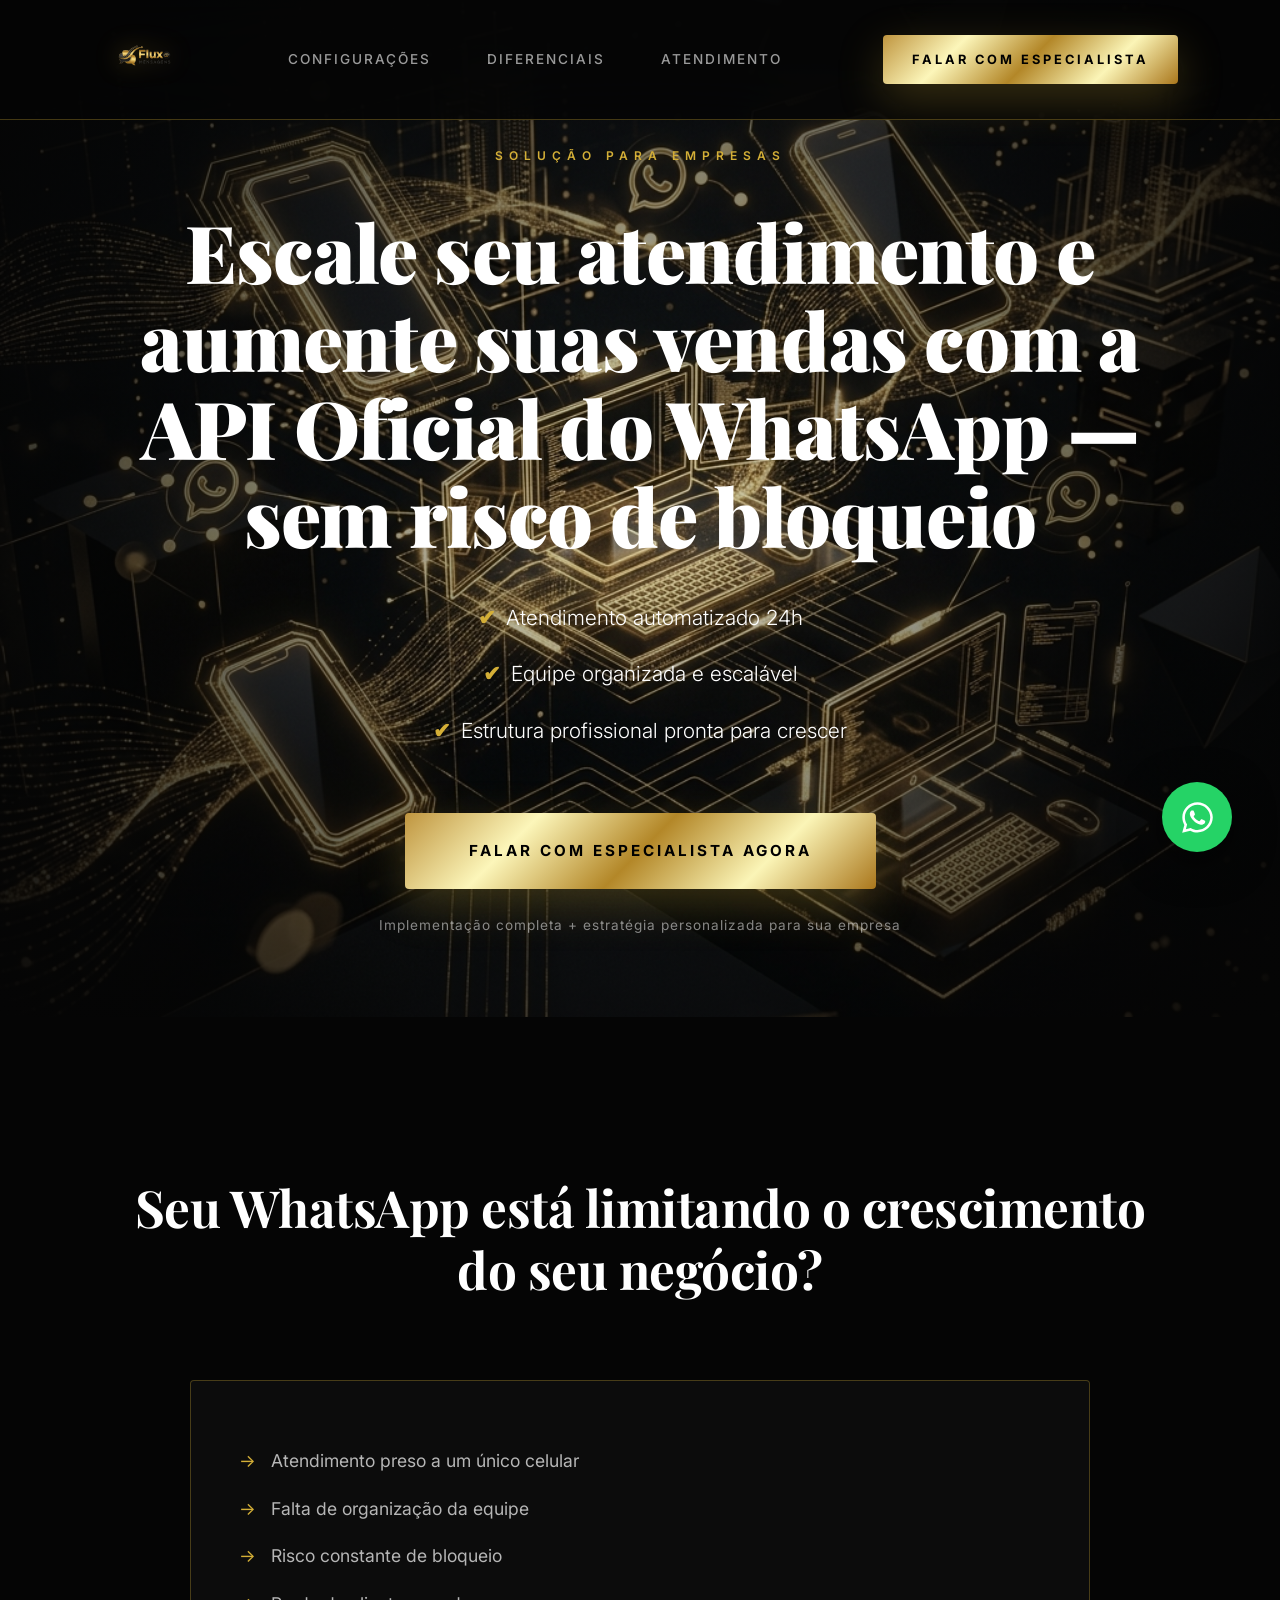
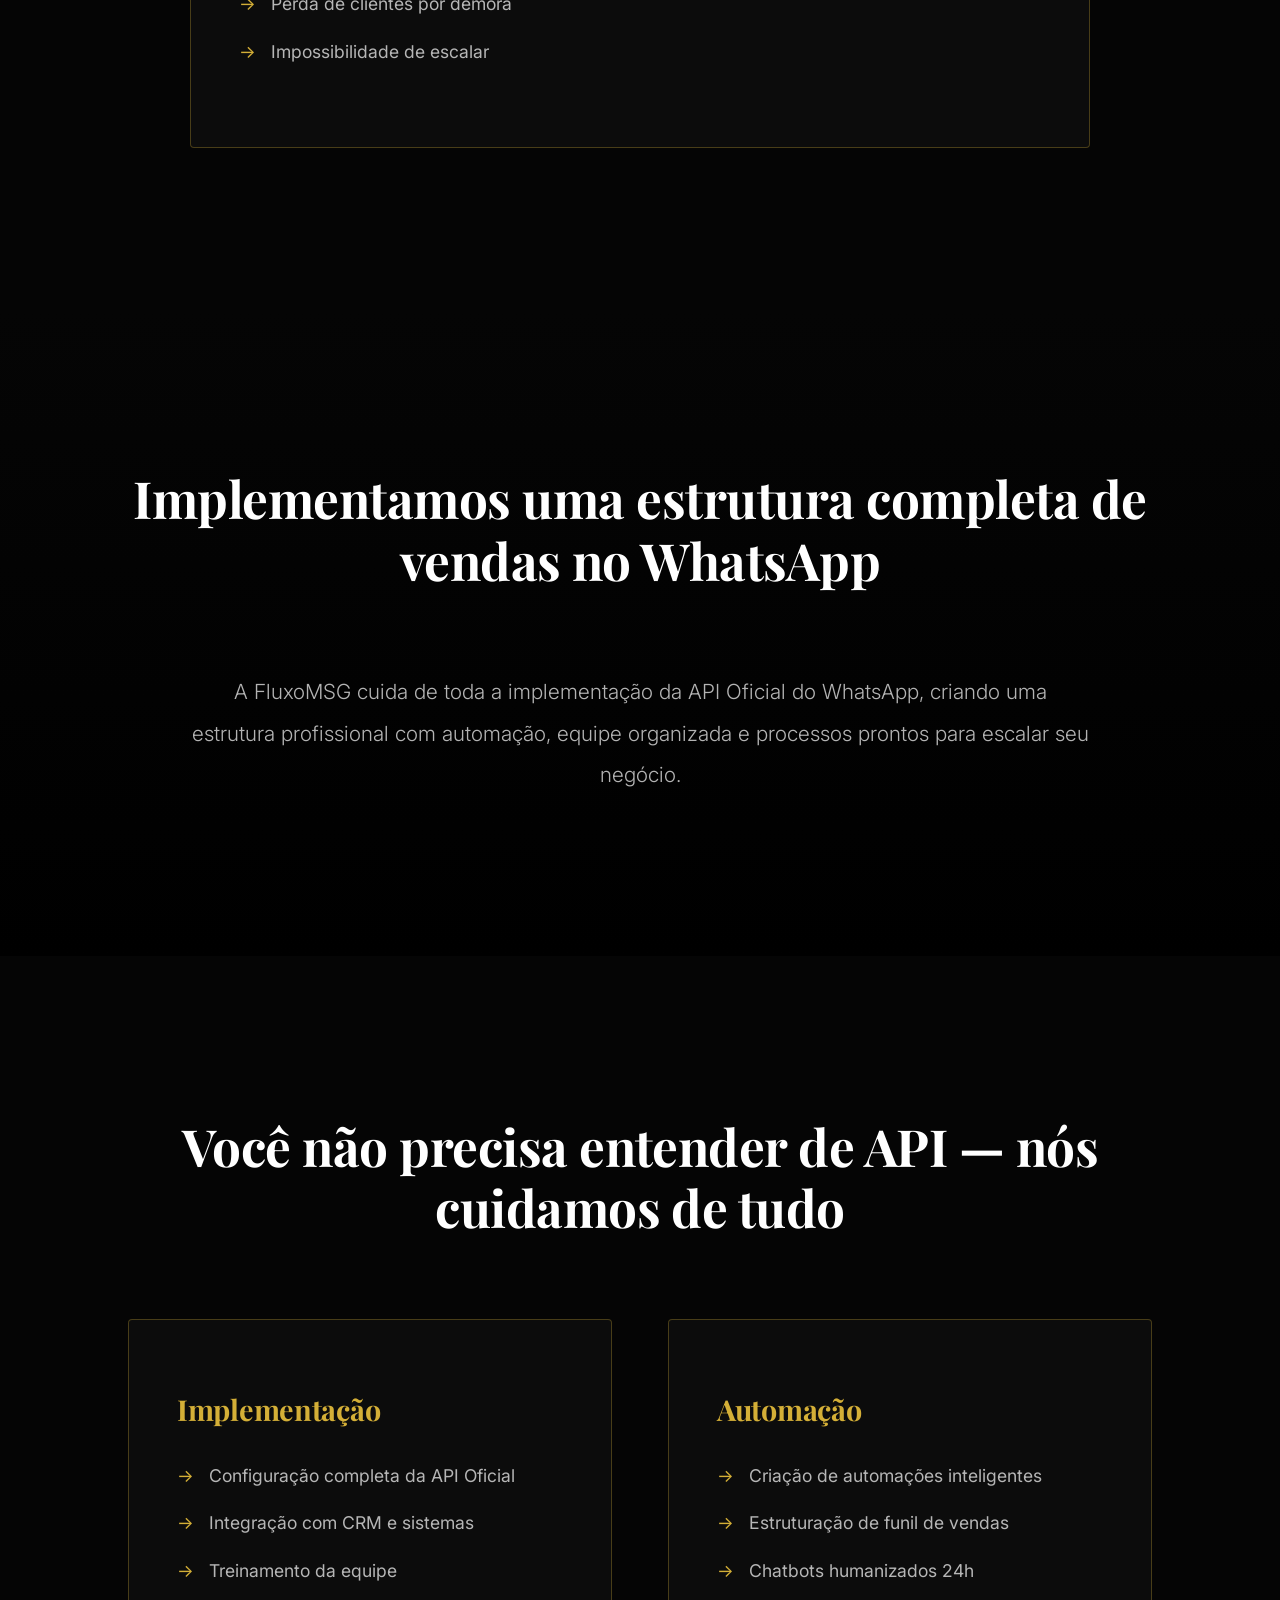
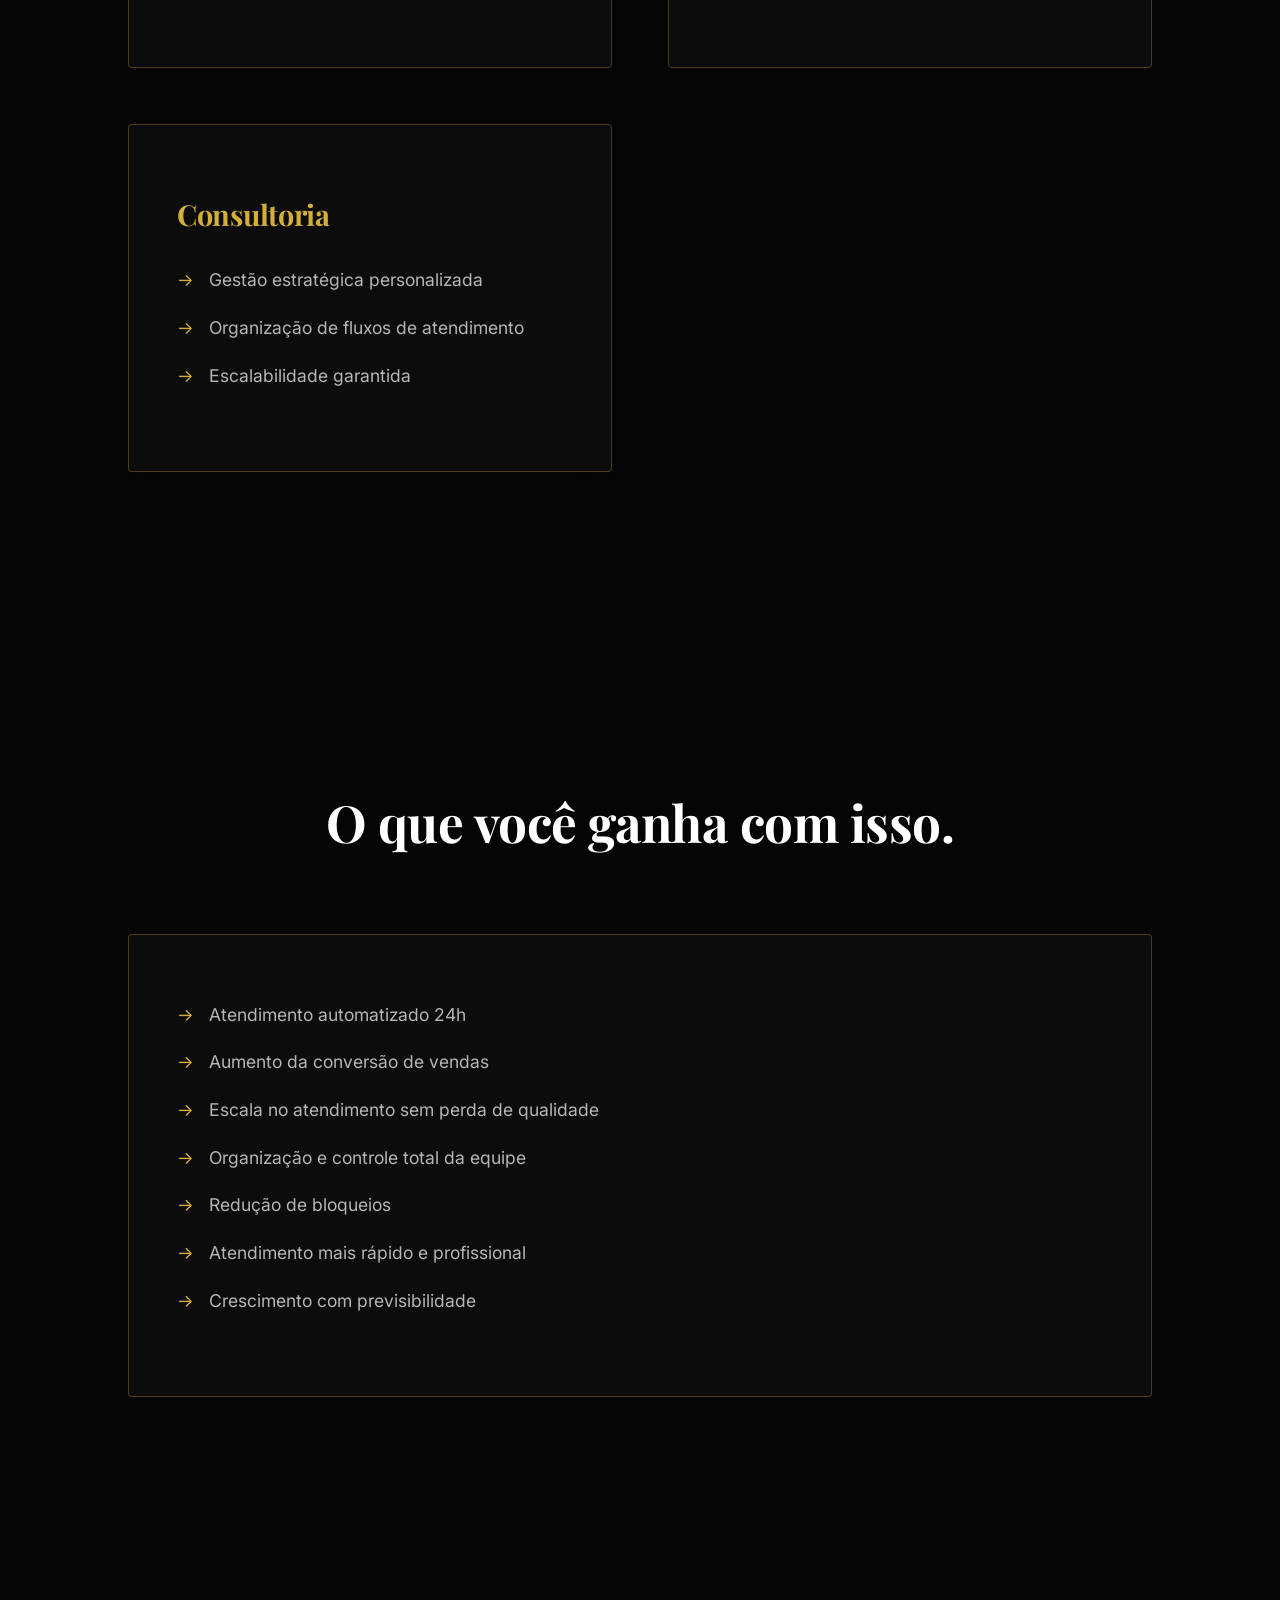
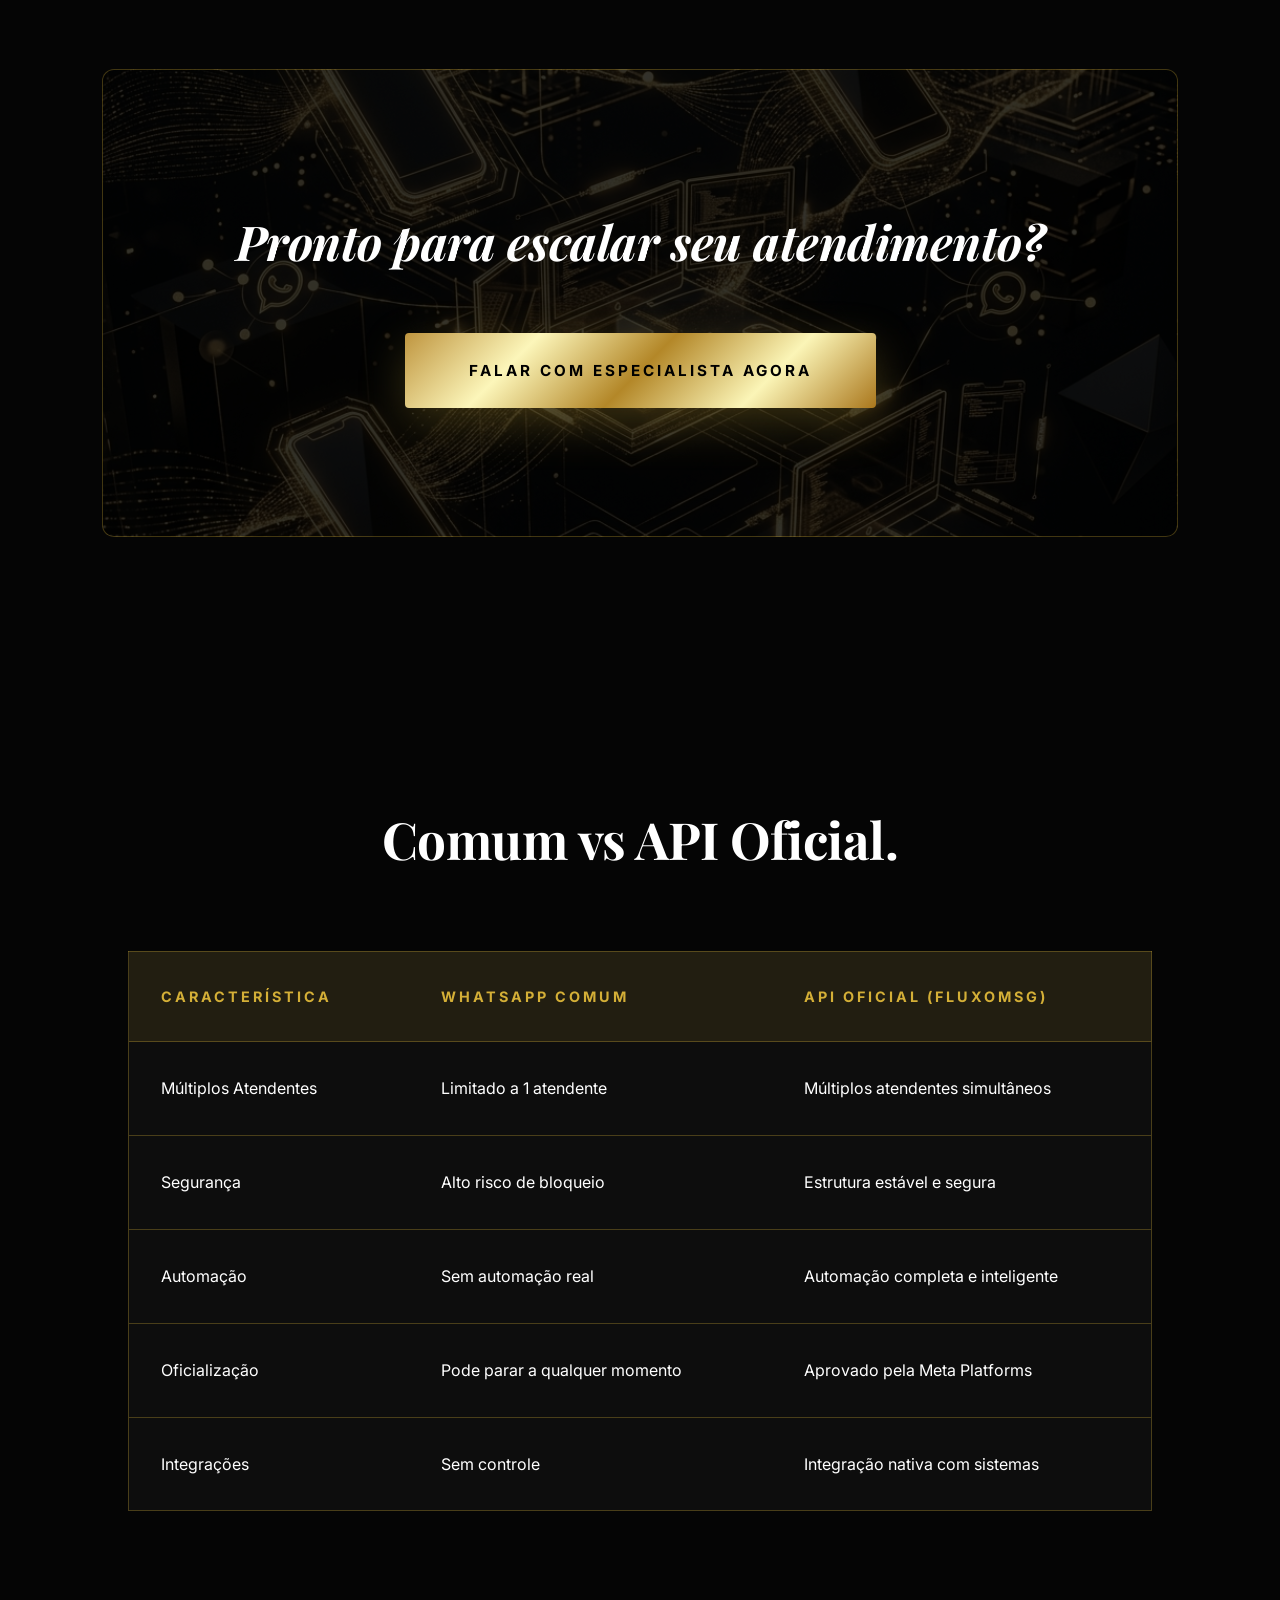
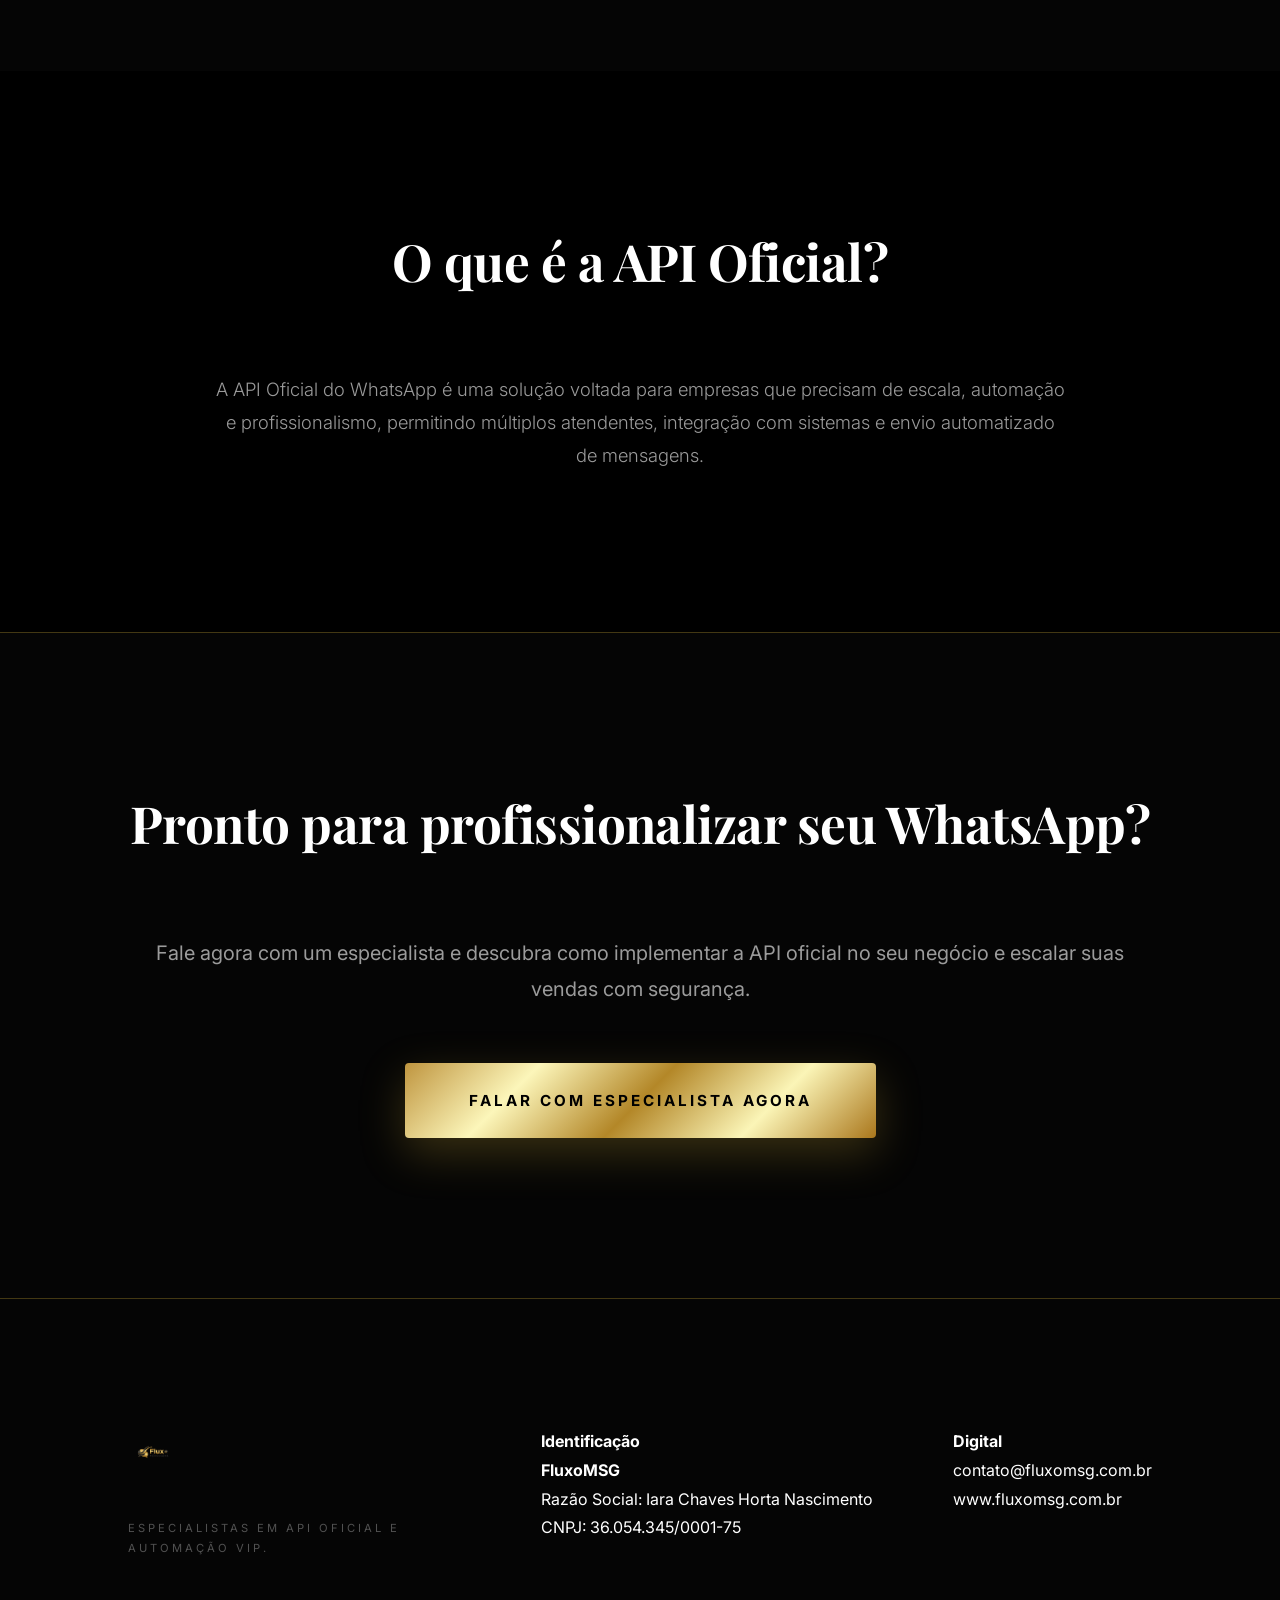
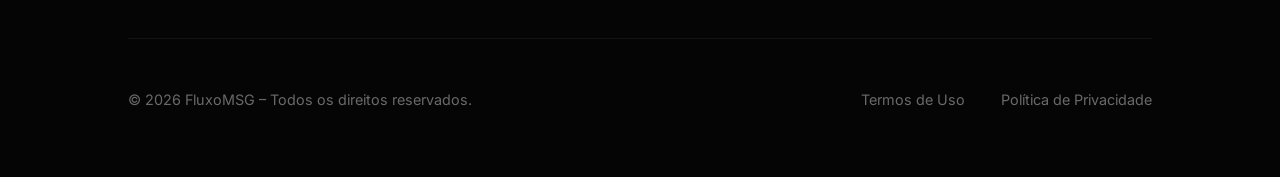
==== commit 0c4e4207: "Absolute Final Gold Version: Transparent Logo, Comprehensive Copy & Intermediate CTA" ====
--- a/index.html
+++ b/index.html
@@ -3,8 +3,8 @@
 <head>
     <meta charset="UTF-8">
     <meta name="viewport" content="width=device-width, initial-scale=1.0">
-    <title>FluxoMSG | Automação e API Oficial para WhatsApp</title>
-    <meta name="description" content="Especialistas em implementação da API oficial do WhatsApp para empresas que querem escalar atendimento e vendas com segurança.">
+    <title>FluxoMSG | Escale seu WhatsApp com API Oficial</title>
+    <meta name="description" content="Implementação da API oficial do WhatsApp para empresas que buscam automação, segurança e escala nas vendas.">
     <link rel="icon" type="image/png" href="assets/favico.png">
     <link rel="stylesheet" href="style.css">
 </head>
@@ -15,82 +15,108 @@
             <img src="assets/logo.png" alt="FluxoMSG Logo">
         </a>
         <nav class="nav-links">
-            <a href="#solucoes">Soluções</a>
-            <a href="#servicos">Serviços</a>
-            <a href="#comparacao">Diferenciais</a>
-            <a href="#contato">Fale Conosco</a>
+            <a href="#solucoes">Configurações</a>
+            <a href="#servicos">Diferenciais</a>
+            <a href="#contato">Atendimento</a>
         </nav>
         <div class="header-cta">
-            <a href="https://wa.me/5547996789687" class="btn btn-gold" style="padding: 0.8rem 1.8rem; border-radius: 4px;">Falar com Especialista</a>
+            <a href="https://wa.me/5547996789687" class="btn btn-gold" style="padding: 0.8rem 1.8rem; border-radius: 4px; font-size: 0.8rem;">Falar com Especialista</a>
         </div>
     </header>
 
-    <!-- SECTION 2: HERO -->
+    <!-- SECTION 2: HERO (VERSÃO FINAL) -->
     <section class="hero" id="inicio">
         <div class="hero-content">
-            <span class="badge" style="color: var(--gold-solid); letter-spacing: 5px; font-size: 0.7rem; text-transform: uppercase; margin-bottom: 2rem; display: inline-block;">FluxoMSG</span>
-            <h1>Transforme seu WhatsApp em uma <span class="text-gold">Máquina de Vendas</span> com API Oficial</h1>
-            <p>Automatize atendimentos, escale sua equipe e elimine riscos de bloqueio com uma estrutura profissional.</p>
-            <div class="cta-group" style="display: flex; gap: 1.5rem; justify-content: center;">
-                <a href="https://wa.me/5547996789687" class="btn btn-gold">Solicitar Diagnóstico Gratuito</a>
-            </div>
-        </div>
-    </section>
-
-    <!-- SECTION 3: DORES -->
-    <section class="section">
-        <h2 class="section-title">O seu negócio sem a <span class="text-gold">API Oficial.</span></h2>
-        <div class="glass-grid" style="justify-content: center; max-width: 800px; margin: 0 auto;">
+            <span class="badge">Solução para Empresas</span>
+            <h1>Escale seu atendimento e aumente suas vendas com a <span class="text-gold">API Oficial do WhatsApp</span> — sem risco de bloqueio</h1>
+            <ul>
+                <li>Atendimento automatizado 24h</li>
+                <li>Equipe organizada e escalável</li>
+                <li>Estrutura profissional pronta para crescer</li>
+            </ul>
+            <div class="cta-group">
+                <a href="https://wa.me/5547996789687" class="btn btn-gold">Falar com especialista agora</a>
+                <span class="sub-btn-text">Implementação completa + estratégia personalizada para sua empresa</span>
+            </div>
+        </div>
+    </section>
+
+    <!-- SECTION 3: PROBLEMAS (O SEU NEGÓCIO SEM A API) -->
+    <section class="section" id="problema">
+        <h2 class="section-title">Seu WhatsApp está limitando o <span class="text-gold">crescimento</span> do seu negócio?</h2>
+        <div class="glass-grid" style="justify-content: center; max-width: 900px; margin: 0 auto;">
             <div class="glass-card" style="width: 100%;">
                 <ul style="list-style: none;">
                     <li>Atendimento preso a um único celular</li>
-                    <li>Equipe sem controle e organização</li>
+                    <li>Falta de organização da equipe</li>
                     <li>Risco constante de bloqueio</li>
                     <li>Perda de clientes por demora</li>
-                    <li>Falta de automação e escala</li>
+                    <li>Impossibilidade de escalar</li>
                 </ul>
             </div>
         </div>
     </section>
 
     <!-- SECTION 4: SOLUÇÃO -->
-    <section class="section" style="background: linear-gradient(to bottom, #050505, #000); text-align: center;">
-        <h2 class="section-title">A Solução <span class="text-gold">Profissional.</span></h2>
-        <p style="max-width: 800px; margin: 0 auto; font-size: 1.25rem; opacity: 0.7; font-weight: 300;">A FluxoMSG implementa a API Oficial do WhatsApp, permitindo que sua empresa tenha uma estrutura completa de atendimento, automação e vendas com segurança e escalabilidade.</p>
+    <section class="section" id="solucoes" style="background: linear-gradient(to bottom, #050505, #000); text-align: center;">
+        <h2 class="section-title">Implementamos uma <span class="text-gold">estrutura completa</span> de vendas no WhatsApp</h2>
+        <p style="max-width: 900px; margin: 0 auto; font-size: 1.3rem; opacity: 0.7; font-weight: 300; line-height: 2;">A FluxoMSG cuida de toda a implementação da API Oficial do WhatsApp, criando uma estrutura profissional com automação, equipe organizada e processos prontos para escalar seu negócio.</p>
     </section>
 
     <!-- SECTION 5: SERVIÇOS -->
     <section class="section" id="servicos">
-        <h2 class="section-title">O que nós <span class="text-gold">fazemos.</span></h2>
+        <h2 class="section-title">Você não precisa entender de API — <span class="text-gold">nós cuidamos de tudo</span></h2>
         <div class="glass-grid">
             <div class="glass-card">
                 <h3>Implementação</h3>
-                <p>Implementação completa da API Oficial do WhatsApp para sua empresa.</p>
+                <ul style="list-style: none;">
+                    <li>Configuração completa da API Oficial</li>
+                    <li>Integração com CRM e sistemas</li>
+                    <li>Treinamento da equipe</li>
+                </ul>
             </div>
             <div class="glass-card">
                 <h3>Automação</h3>
-                <p>Configuração de automações, Chatbots e integração com CRM e sistemas.</p>
+                <ul style="list-style: none;">
+                    <li>Criação de automações inteligentes</li>
+                    <li>Estruturação de funil de vendas</li>
+                    <li>Chatbots humanizados 24h</li>
+                </ul>
             </div>
             <div class="glass-card">
                 <h3>Consultoria</h3>
-                <p>Estratégia personalizada e criação de fluxos de vendas no WhatsApp.</p>
+                <ul style="list-style: none;">
+                    <li>Gestão estratégica personalizada</li>
+                    <li>Organização de fluxos de atendimento</li>
+                    <li>Escalabilidade garantida</li>
+                </ul>
             </div>
         </div>
     </section>
 
     <!-- SECTION 6: BENEFÍCIOS -->
     <section class="section">
-        <h2 class="section-title">O que você <span class="text-gold">ganha.</span></h2>
+        <h2 class="section-title">O que você <span class="text-gold">ganha com isso.</span></h2>
         <div class="glass-grid">
             <div class="glass-card">
                 <ul style="list-style: none;">
                     <li>Atendimento automatizado 24h</li>
                     <li>Aumento da conversão de vendas</li>
-                    <li>Escala no atendimento sem perder qualidade</li>
-                    <li>Organização e produtividade da equipe</li>
-                    <li>Redução drástica de bloqueios</li>
-                </ul>
-            </div>
+                    <li>Escala no atendimento sem perda de qualidade</li>
+                    <li>Organização e controle total da equipe</li>
+                    <li>Redução de bloqueios</li>
+                    <li>Atendimento mais rápido e profissional</li>
+                    <li>Crescimento com previsibilidade</li>
+                </ul>
+            </div>
+        </div>
+    </section>
+
+    <!-- SECTION NOVO: CTA INTERMEDIÁRIO -->
+    <section class="section" style="padding: 2rem 8%;">
+        <div class="cta-box">
+            <h2>Pronto para escalar seu atendimento?</h2>
+            <a href="https://wa.me/5547996789687" class="btn btn-gold">Falar com especialista agora</a>
         </div>
     </section>
 
@@ -108,14 +134,14 @@
                 </thead>
                 <tbody>
                     <tr>
-                        <td>Atendentes</td>
-                        <td>Apenas 1 atendente</td>
+                        <td>Múltiplos Atendentes</td>
+                        <td>Limitado a 1 atendente</td>
                         <td>Múltiplos atendentes simultâneos</td>
                     </tr>
                     <tr>
                         <td>Segurança</td>
                         <td>Alto risco de bloqueio</td>
-                        <td>Estável, segura e oficial</td>
+                        <td>Estrutura estável e segura</td>
                     </tr>
                     <tr>
                         <td>Automação</td>
@@ -123,9 +149,14 @@
                         <td>Automação completa e inteligente</td>
                     </tr>
                     <tr>
+                        <td>Oficialização</td>
+                        <td>Pode parar a qualquer momento</td>
+                        <td>Aprovado pela Meta Platforms</td>
+                    </tr>
+                    <tr>
                         <td>Integrações</td>
-                        <td>Sem controle centralizado</td>
-                        <td>Integrações full com CRMs e Sistemas</td>
+                        <td>Sem controle</td>
+                        <td>Integração nativa com sistemas</td>
                     </tr>
                 </tbody>
             </table>
@@ -134,52 +165,37 @@
 
     <!-- SECTION 8: EXPLICAÇÃO -->
     <section class="section" style="background: #000; text-align: center;">
-        <h2 class="section-title" style="font-size: 2rem;">O que é a API Oficial?</h2>
-        <p style="max-width: 800px; margin: 0 auto; opacity: 0.6; font-weight: 200;">A API Oficial do WhatsApp é uma solução voltada para empresas que precisam de escala, automação e profissionalismo no atendimento, permitindo integração com sistemas e múltiplos atendentes.</p>
-    </section>
-
-    <!-- SECTION 15: AJUSTE OURO -->
-    <section style="padding: 4rem 8%; display: flex; justify-content: center; gap: 3rem; flex-wrap: wrap; border-top: 1px solid rgba(255,255,255,0.05);">
-        <span style="font-size: 0.8rem; letter-spacing: 2px; color: var(--gold-solid);">✔ IMPLEMENTAÇÃO RÁPIDA</span>
-        <span style="font-size: 0.8rem; letter-spacing: 2px; color: var(--gold-solid);">✔ ATENDIMENTO EMPRESARIAL</span>
-        <span style="font-size: 0.8rem; letter-spacing: 2px; color: var(--gold-solid);">✔ ESTRUTURA PROFISSIONAL</span>
-        <span style="font-size: 0.8rem; letter-spacing: 2px; color: var(--gold-solid);">✔ SUPORTE ESPECIALIZADO</span>
+        <h2 class="section-title">O que é a API Oficial?</h2>
+        <p style="max-width: 850px; margin: 0 auto; font-size: 1.15rem; opacity: 0.6; font-weight: 300;">A API Oficial do WhatsApp é uma solução voltada para empresas que precisam de escala, automação e profissionalismo, permitindo múltiplos atendentes, integração com sistemas e envio automatizado de mensagens.</p>
     </section>
 
     <!-- SECTION 9: CTA FINAL -->
-    <section class="section" style="text-align: center; border-top: 1px solid var(--glass-border);">
-        <h2 class="section-title">Pronto para escalar seu WhatsApp?</h2>
-        <p style="margin-bottom: 3rem; opacity: 0.6;">Fale com um especialista e descubra como implementar a API oficial no seu negócio.</p>
-        <a href="https://wa.me/5547996789687" class="btn btn-gold">Falar no WhatsApp agora</a>
-    </section>
-
-    <!-- SECTION 10: CONTATO -->
-    <section class="section" id="contato" style="padding: 4rem 10%; text-align: center;">
-        <h2 style="font-size: 1.5rem; margin-bottom: 2rem;">Fale com a FluxoMSG</h2>
-        <p style="margin-bottom: 1rem; color: var(--gold-solid);">contato@fluxomsg.com.br</p>
-        <p style="opacity: 0.5;">www.fluxomsg.com.br</p>
+    <section class="section" id="contato" style="text-align: center; border-top: 1px solid var(--glass-border);">
+        <h2 class="section-title">Pronto para profissionalizar seu WhatsApp?</h2>
+        <p style="margin-bottom: 3.5rem; opacity: 0.6; font-size: 1.25rem;">Fale agora com um especialista e descubra como implementar a API oficial no seu negócio e escalar suas vendas com segurança.</p>
+        <a href="https://wa.me/5547996789687" class="btn btn-gold">Falar com especialista agora</a>
     </section>
 
     <!-- STICKY WHATSAPP -->
-    <a href="https://wa.me/5547996789687" class="whatsapp-fixed" target="_blank" title="Falar no WhatsApp">
-        <svg viewBox="0 0 448 512" width="30" height="30" fill="currentColor"><path d="M380.9 97.1C339 55.1 283.2 32 223.9 32c-122.4 0-222 99.6-222 222 0 39.1 10.2 77.3 29.6 111L0 480l117.7-30.9c32.4 17.7 68.9 27 106.1 27h.1c122.3 0 224.1-99.6 224.1-222 0-59.3-25.2-115-67.1-157zm-157 341.6c-33.1 0-65.6-8.9-93.9-25.7l-6.7-4-69.8 18.3L72 359.2l-4.4-7c-18.5-29.4-28.2-63.3-28.2-98.2 0-101.7 82.8-184.5 184.6-184.5 49.3 0 95.6 19.2 130.4 54.1 34.8 34.9 56.2 81.2 56.1 130.5 0 101.8-84.9 184.6-186.6 184.6zm101.2-138.2c-5.5-2.8-32.8-16.2-37.9-18-5.1-1.9-8.8-2.8-12.5 2.8-3.7 5.6-14.3 18-17.6 21.8-3.2 3.7-6.5 4.2-12 1.4-5.5-2.8-23.2-8.5-44.2-27.1-16.4-14.6-27.4-32.7-30.6-38.2-3.2-5.6-.3-8.6 2.4-11.3 2.5-2.6 5.5-6.5 8.3-9.8 2.8-3.3 3.7-5.6 5.5-9.3 1.8-3.7.9-6.9-.5-9.8-1.4-2.8-12.5-30.1-17.1-41.2-4.5-10.8-9.1-9.3-12.5-9.5-3.2-.2-6.9-.2-10.6-.2-3.7 0-9.7 1.4-14.8 6.9-5.1 5.6-19.4 19-19.4 46.3 0 27.3 19.9 53.7 22.6 57.4 2.8 3.7 39.1 59.7 94.8 83.8 13.2 5.8 23.5 9.2 31.5 11.8 13.3 4.2 25.4 3.6 35 2.2 10.7-1.5 32.8-13.4 37.4-26.4 4.6-13 4.6-24.1 3.2-26.4-1.3-2.5-5-3.9-10.5-6.6z"/></svg>
+    <a href="https://wa.me/5547996789687" class="whatsapp-fixed" target="_blank">
+        <svg viewBox="0 0 448 512" width="35" height="35" fill="currentColor"><path d="M380.9 97.1C339 55.1 283.2 32 223.9 32c-122.4 0-222 99.6-222 222 0 39.1 10.2 77.3 29.6 111L0 480l117.7-30.9c32.4 17.7 68.9 27 106.1 27h.1c122.3 0 224.1-99.6 224.1-222 0-59.3-25.2-115-67.1-157zm-157 341.6c-33.1 0-65.6-8.9-93.9-25.7l-6.7-4-69.8 18.3L72 359.2l-4.4-7c-18.5-29.4-28.2-63.3-28.2-98.2 0-101.7 82.8-184.5 184.6-184.5 49.3 0 95.6 19.2 130.4 54.1 34.8 34.9 56.2 81.2 56.1 130.5 0 101.8-84.9 184.6-186.6 184.6zm101.2-138.2c-5.5-2.8-32.8-16.2-37.9-18-5.1-1.9-8.8-2.8-12.5 2.8-3.7 5.6-14.3 18-17.6 21.8-3.2 3.7-6.5 4.2-12 1.4-5.5-2.8-23.2-8.5-44.2-27.1-16.4-14.6-27.4-32.7-30.6-38.2-3.2-5.6-.3-8.6 2.4-11.3 2.5-2.6 5.5-6.5 8.3-9.8 2.8-3.3 3.7-5.6 5.5-9.3 1.8-3.7.9-6.9-.5-9.8-1.4-2.8-12.5-30.1-17.1-41.2-4.5-10.8-9.1-9.3-12.5-9.5-3.2-.2-6.9-.2-10.6-.2-3.7 0-9.7 1.4-14.8 6.9-5.1 5.6-19.4 19-19.4 46.3 0 27.3 19.9 53.7 22.6 57.4 2.8 3.7 39.1 59.7 94.8 83.8 13.2 5.8 23.5 9.2 31.5 11.8 13.3 4.2 25.4 3.6 35 2.2 10.7-1.5 32.8-13.4 37.4-26.4 4.6-13 4.6-24.1 3.2-26.4-1.3-2.5-5-3.9-10.5-6.6z"/></svg>
     </a>
 
-    <!-- SECTION 11: RODAPÉ -->
+    <!-- RODAPÉ FINAL -->
     <footer>
         <div class="footer-main">
-            <div class="footer-col">
-                <img src="assets/logo.png" alt="FluxoMSG" style="height: 35px; margin-bottom: 2rem;">
-                <p>Especialistas em automação de alto nível.</p>
+            <div class="footer-col" style="flex: 2;">
+                <img src="assets/logo.png" alt="FluxoMSG" style="height: 50px; margin-bottom: 2rem;">
+                <p style="text-transform: uppercase; letter-spacing: 3px; font-size: 0.7rem; opacity: 0.3;">Especialistas em API Oficial e Automação VIP.</p>
             </div>
             <div class="footer-col">
                 <h4>Identificação</h4>
                 <p><strong>FluxoMSG</strong></p>
-                <p>Iara Chaves Horta Nascimento</p>
-                <p>CNPJ 36.054.345/0001-75</p>
+                <p>Razão Social: Iara Chaves Horta Nascimento</p>
+                <p>CNPJ: 36.054.345/0001-75</p>
             </div>
             <div class="footer-col">
-                <h4>Contato</h4>
+                <h4>Digital</h4>
                 <p>contato@fluxomsg.com.br</p>
                 <p>www.fluxomsg.com.br</p>
             </div>
--- a/style.css
+++ b/style.css
@@ -4,7 +4,7 @@
     --gold: linear-gradient(135deg, #BF953F, #FCF6BA, #B38728, #FBF5B7, #AA771C);
     --gold-solid: #D4AF37;
     --black-matte: #050505;
-    --dark-glass: rgba(15, 15, 15, 0.7);
+    --dark-glass: rgba(15, 15, 15, 0.75);
     --glass-border: rgba(212, 175, 55, 0.3);
     --white: #ffffff;
     --text-dim: rgba(255, 255, 255, 0.7);
@@ -29,7 +29,7 @@
 
 h1, h2, h3 {
     font-family: 'Playfair Display', serif;
-    letter-spacing: -0.02em;
+    letter-spacing: -0.01em;
 }
 
 /* Glassmorphism Navigation */
@@ -37,26 +37,22 @@
     position: fixed;
     top: 0;
     width: 100%;
-    padding: 1rem 8%;
+    padding: 0.8rem 8%;
     display: flex;
     justify-content: space-between;
     align-items: center;
     background: rgba(5, 5, 5, 0.85);
-    backdrop-filter: blur(30px);
-    -webkit-backdrop-filter: blur(30px);
+    backdrop-filter: blur(35px);
+    -webkit-backdrop-filter: blur(35px);
     border-bottom: 1px solid var(--glass-border);
     z-index: 10000;
 }
 
 .logo img {
-    height: 70px; /* Logo mais presente */
+    height: 85px; /* Aumentado para valorizar a nova logo transparente */
     width: auto;
-    filter: drop-shadow(0 0 8px rgba(212, 175, 55, 0.4));
-    transition: var(--transition);
-}
-
-.logo img:hover {
-    transform: scale(1.05);
+    filter: drop-shadow(0 0 12px rgba(212, 175, 55, 0.3));
+    transition: var(--transition);
 }
 
 .nav-links {
@@ -67,7 +63,7 @@
 .nav-links a {
     text-decoration: none;
     color: var(--white);
-    font-size: 0.9rem;
+    font-size: 0.85rem;
     font-weight: 500;
     text-transform: uppercase;
     letter-spacing: 2px;
@@ -88,10 +84,9 @@
     justify-content: center;
     align-items: center;
     text-align: center;
-    padding: 120px 10% 60px;
+    padding: 140px 10% 80px;
     background: url('assets/hero-bg.png') no-repeat center center/cover;
     position: relative;
-    overflow: hidden;
 }
 
 .hero::before {
@@ -112,39 +107,55 @@
     to { opacity: 1; transform: translateY(0); }
 }
 
+.badge {
+    color: var(--gold-solid);
+    letter-spacing: 6px;
+    font-size: 0.75rem;
+    text-transform: uppercase;
+    margin-bottom: 2.5rem;
+    display: inline-block;
+    font-weight: 600;
+}
+
 .hero h1 {
-    font-size: clamp(3rem, 8vw, 5.5rem); /* Proporção maior e mais imponente */
-    line-height: 1;
-    margin-bottom: 2rem;
+    font-size: clamp(2.8rem, 6.5vw, 5rem);
+    line-height: 1.1;
+    margin-bottom: 2.5rem;
     font-weight: 900;
-    text-shadow: 0 10px 30px rgba(0,0,0,0.5);
-}
-
-.hero p {
-    font-size: 1.4rem;
-    color: var(--text-dim);
-    max-width: 850px;
-    margin: 0 auto 4rem;
+}
+
+.hero ul {
+    list-style: none;
+    display: flex;
+    flex-direction: column;
+    align-items: center;
+    gap: 1.2rem;
+    margin-bottom: 4rem;
+}
+
+.hero li {
+    font-size: 1.3rem;
+    color: var(--white);
     font-weight: 300;
-    letter-spacing: 0.5px;
-}
-
-.text-gold {
-    background: var(--gold);
-    -webkit-background-clip: text;
-    background-clip: text;
-    -webkit-text-fill-color: transparent;
-    filter: drop-shadow(0 0 20px rgba(212, 175, 55, 0.4));
+    display: flex;
+    align-items: center;
+    gap: 10px;
+}
+
+.hero li::before {
+    content: '✔';
+    color: var(--gold-solid);
+    font-weight: 900;
 }
 
 .btn {
-    padding: 1.4rem 3.5rem;
+    padding: 1.5rem 4rem;
     border-radius: 4px;
     font-weight: 700;
     text-decoration: none;
     text-transform: uppercase;
     letter-spacing: 3px;
-    font-size: 0.9rem;
+    font-size: 0.95rem;
     transition: var(--transition);
     display: inline-block;
 }
@@ -161,17 +172,25 @@
     box-shadow: 0 25px 70px rgba(212, 175, 55, 0.45);
 }
 
-/* Section Styling */
+.sub-btn-text {
+    display: block;
+    margin-top: 1.5rem;
+    font-size: 0.85rem;
+    opacity: 0.5;
+    letter-spacing: 1px;
+}
+
+/* Specific Section Styles */
 .section {
     padding: 10rem 10%;
-    background: var(--black-matte);
 }
 
 .section-title {
-    font-size: 3.5rem; /* Títulos equilibrados */
+    font-size: 3.2rem;
     margin-bottom: 5rem;
     text-align: center;
     font-weight: 700;
+    line-height: 1.2;
 }
 
 .glass-grid {
@@ -186,40 +205,28 @@
     -webkit-backdrop-filter: blur(25px);
     border: 1px solid var(--glass-border);
     padding: 4rem 3rem;
-    border-radius: 8px; /* Design mais sóbrio e moderno */
+    border-radius: 4px;
     transition: var(--transition);
 }
 
 .glass-card:hover {
     background: rgba(212, 175, 55, 0.05);
-    transform: translateY(-12px);
+    transform: translateY(-10px);
     border-color: rgba(255,255,255,0.4);
 }
 
 .glass-card h3 {
     font-size: 1.8rem;
     margin-bottom: 1.5rem;
-    color: var(--white);
-    font-style: italic;
-}
-
-.glass-card p {
-    font-size: 1.1rem;
-    color: var(--text-dim);
-    font-weight: 300;
-}
-
-.glass-card ul {
-    list-style: none;
+    color: var(--gold-solid);
 }
 
 .glass-card li {
-    margin-bottom: 1.2rem;
+    margin-bottom: 1rem;
     padding-left: 2rem;
     position: relative;
     font-size: 1.1rem;
-    font-weight: 400;
-    color: var(--white);
+    color: var(--text-dim);
 }
 
 .glass-card li::before {
@@ -227,7 +234,24 @@
     position: absolute;
     left: 0;
     color: var(--gold-solid);
-    font-weight: 900;
+}
+
+/* Intermediate CTA */
+.cta-box {
+    background: linear-gradient(rgba(0,0,0,0.8), rgba(0,0,0,0.8)), url('assets/hero-bg.png');
+    background-size: cover;
+    background-position: center;
+    padding: 8rem 10%;
+    text-align: center;
+    border-radius: 12px;
+    margin: 5rem 0;
+    border: 1px solid var(--glass-border);
+}
+
+.cta-box h2 {
+    font-size: 3rem;
+    margin-bottom: 3rem;
+    font-style: italic;
 }
 
 /* Comparison Table */
@@ -240,7 +264,7 @@
     width: 100%;
     border-collapse: collapse;
     min-width: 700px;
-    background: rgba(255, 255, 255, 0.02);
+    background: rgba(255, 255, 255, 0.03);
     border: 1px solid var(--glass-border);
 }
 
@@ -251,15 +275,11 @@
 }
 
 .comparison-table th {
-    background: rgba(212, 175, 55, 0.08);
+    background: rgba(212, 175, 55, 0.1);
     color: var(--gold-solid);
     text-transform: uppercase;
     font-size: 0.9rem;
     letter-spacing: 3px;
-}
-
-.comparison-table td {
-    font-size: 1.1rem;
 }
 
 /* Sticky WhatsApp */
@@ -275,19 +295,18 @@
     display: flex;
     justify-content: center;
     align-items: center;
-    box-shadow: 0 10px 30px rgba(0,0,0,0.5);
+    box-shadow: 0 10px 40px rgba(0,0,0,0.6);
     z-index: 100000;
     transition: var(--transition);
 }
 
 .whatsapp-fixed:hover {
-    transform: scale(1.15) rotate(15deg);
-}
-
-/* Footer Refined */
+    transform: scale(1.1) rotate(10deg);
+}
+
+/* Footer */
 footer {
     padding: 8rem 10% 4rem;
-    background: #000;
     border-top: 1px solid var(--glass-border);
 }
 
@@ -296,20 +315,7 @@
     justify-content: space-between;
     flex-wrap: wrap;
     gap: 5rem;
-    margin-bottom: 6rem;
-}
-
-.footer-col h4 {
-    font-size: 1.1rem;
-    color: var(--gold-solid);
-    letter-spacing: 3px;
-    margin-bottom: 2rem;
-}
-
-.footer-col p {
-    font-size: 1rem;
-    color: var(--text-dim);
-    margin-bottom: 0.8rem;
+    margin-bottom: 5rem;
 }
 
 .footer-bottom {
@@ -324,16 +330,10 @@
 .footer-bottom a {
     color: inherit;
     text-decoration: none;
-    margin-left: 2.5rem;
-}
-
-.footer-bottom a:hover {
-    color: var(--white);
+    margin-left: 2rem;
 }
 
 @media (max-width: 900px) {
     .nav-links { display: none; }
-    .hero h1 { font-size: 3.2rem; }
-    .section-title { font-size: 2.5rem; }
-    .footer-main { flex-direction: column; text-align: center; }
-}
+    .hero h1 { font-size: 3rem; }
+}
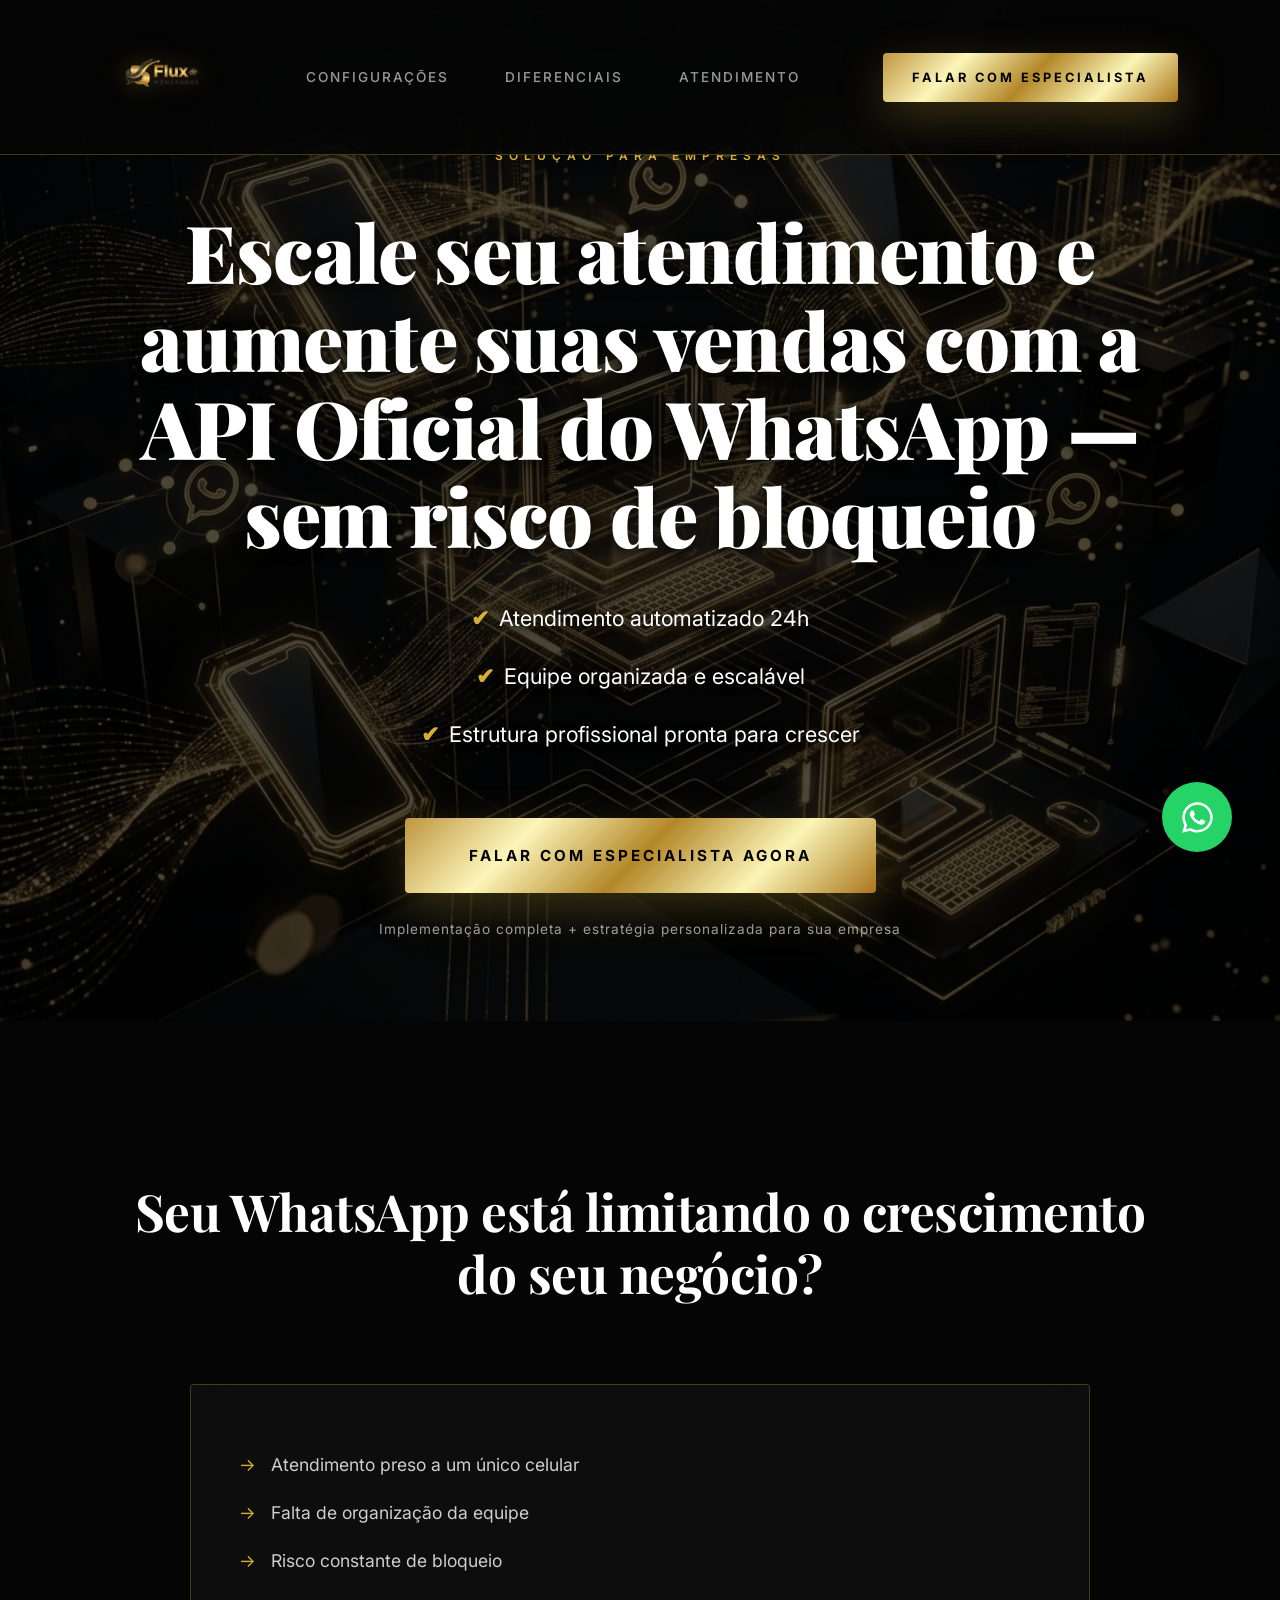
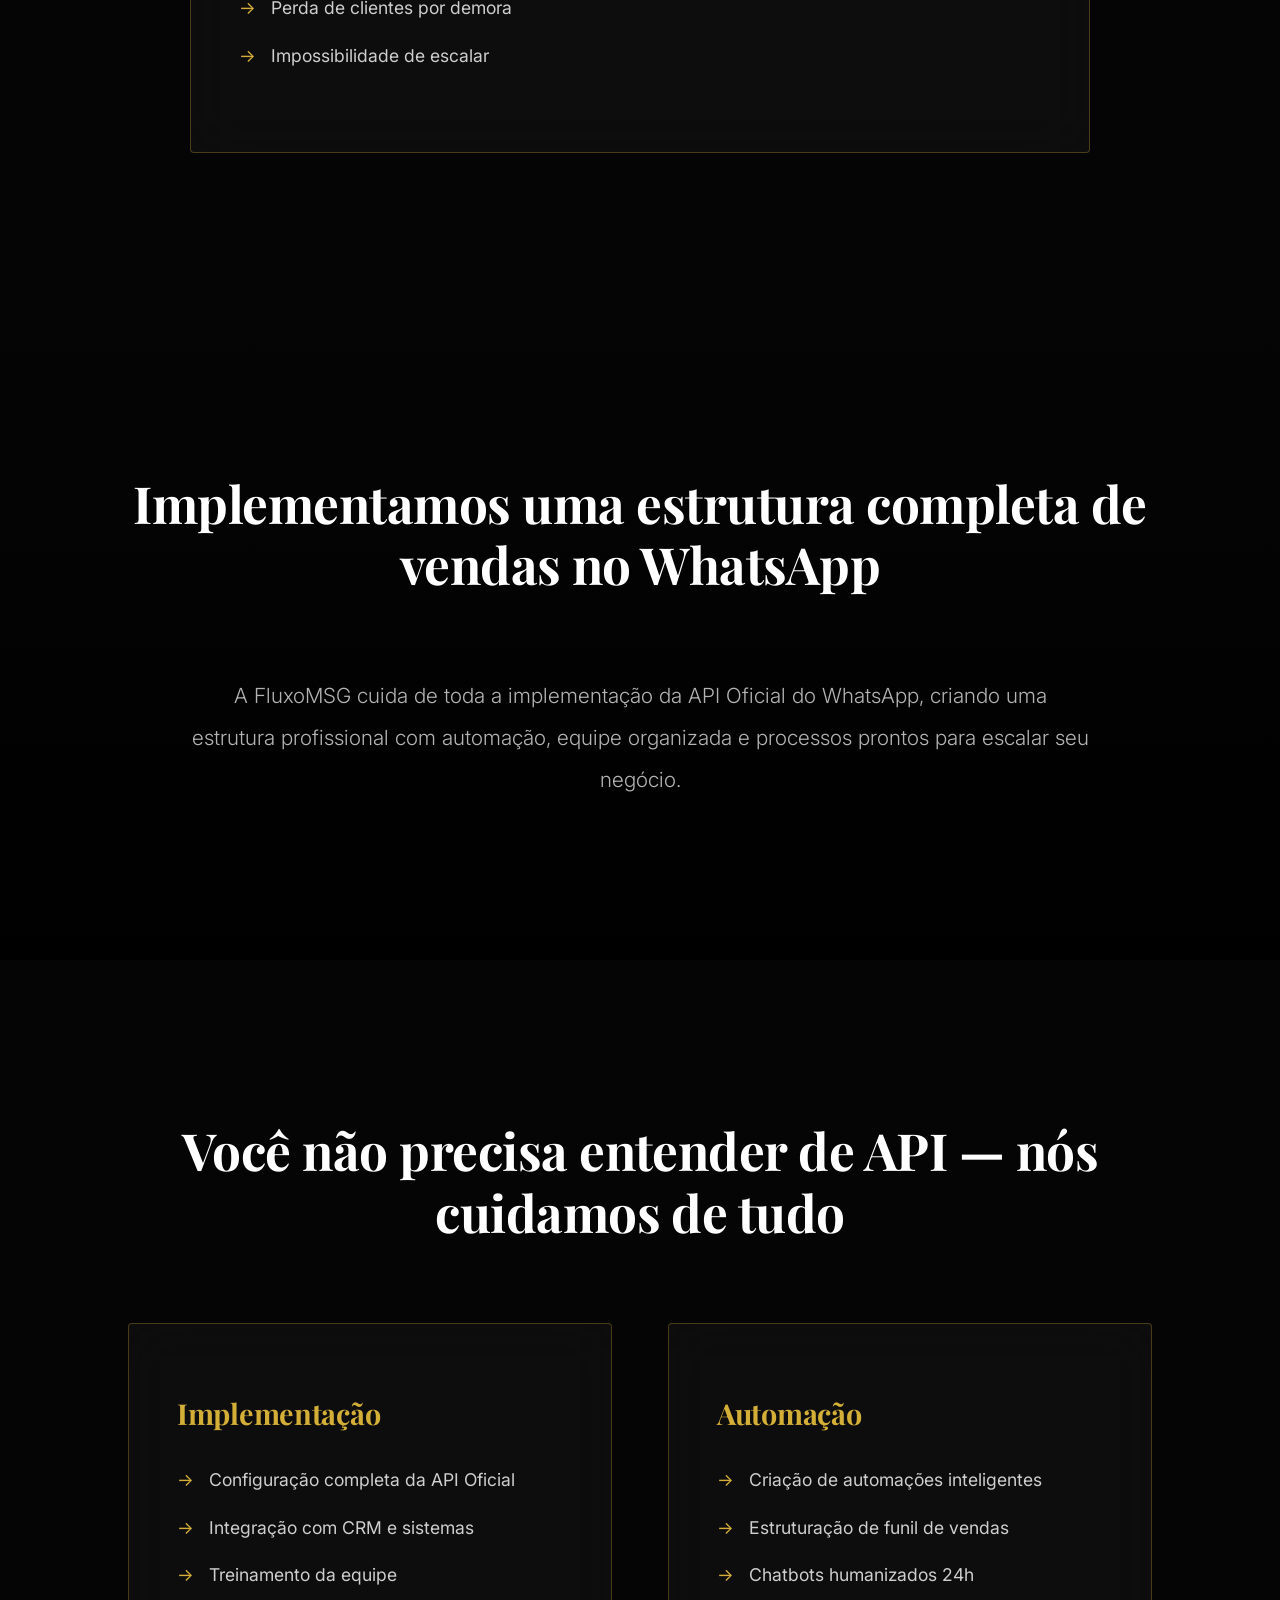
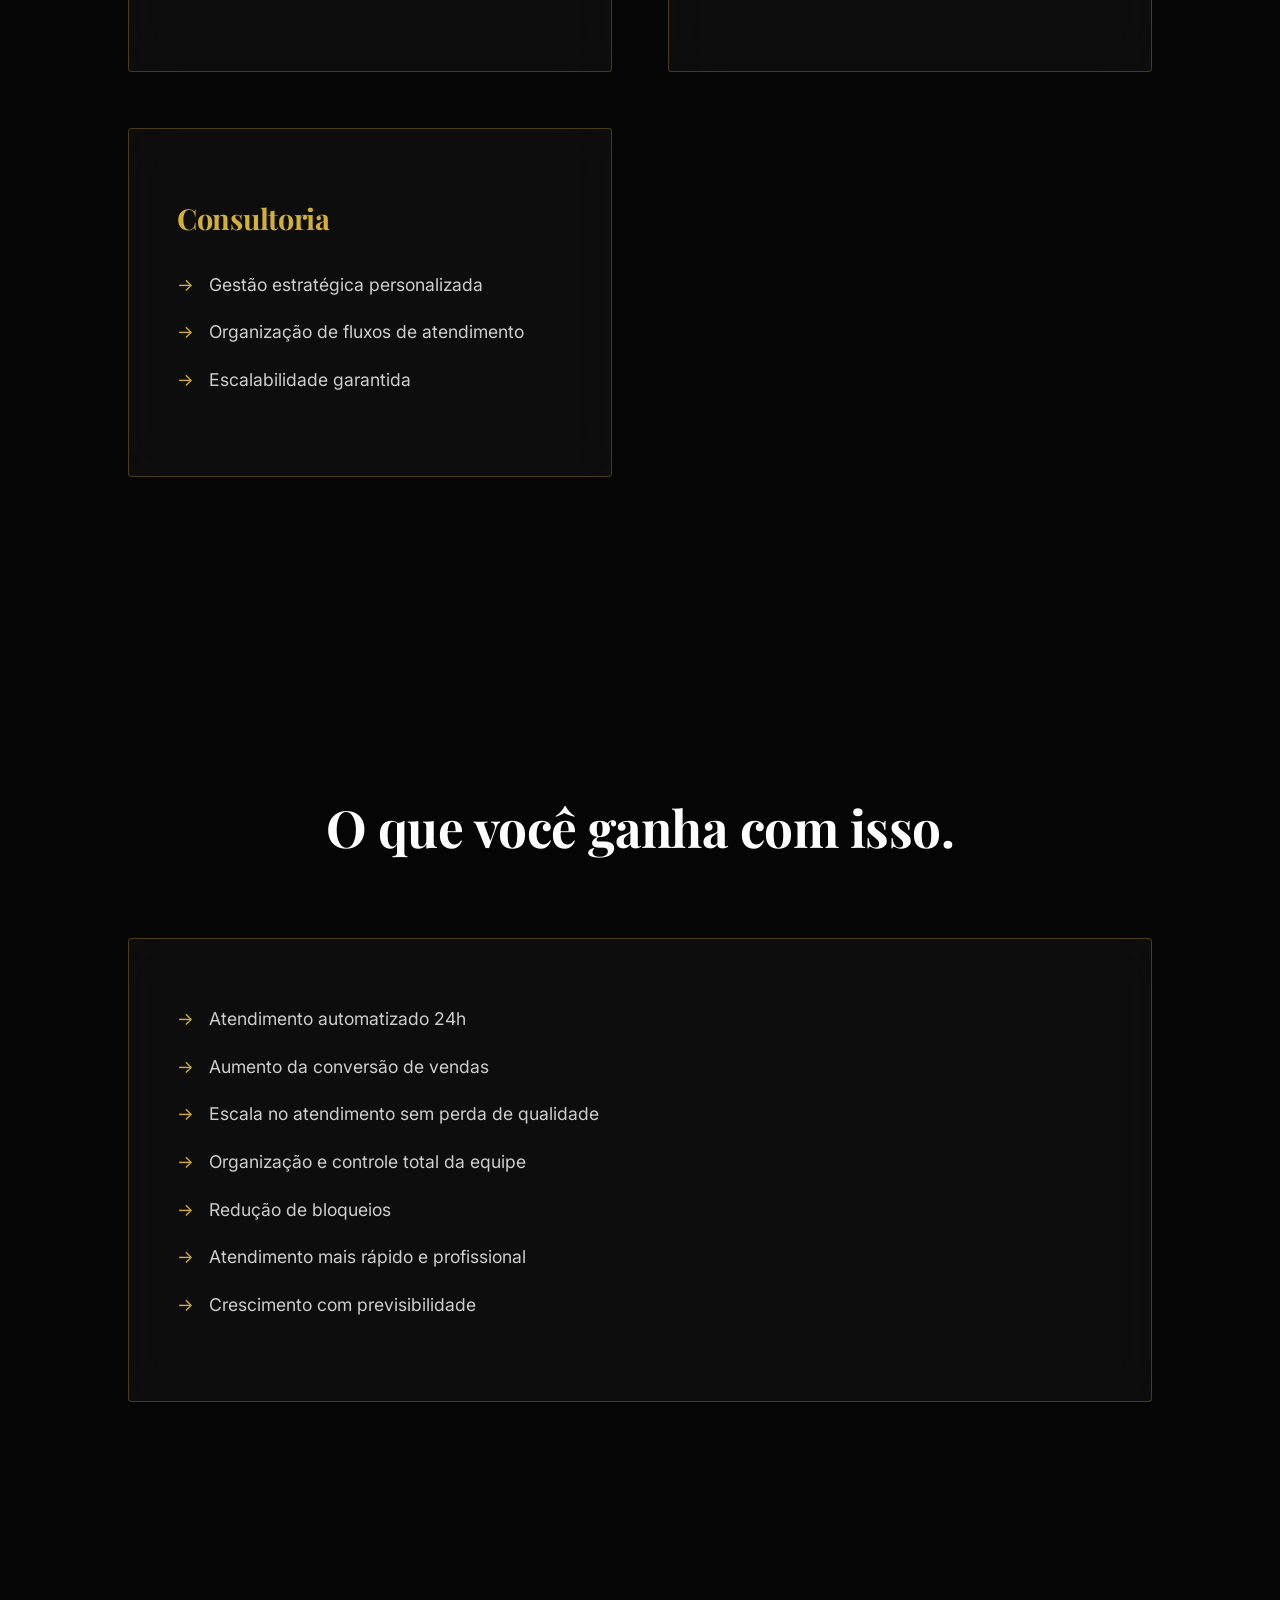
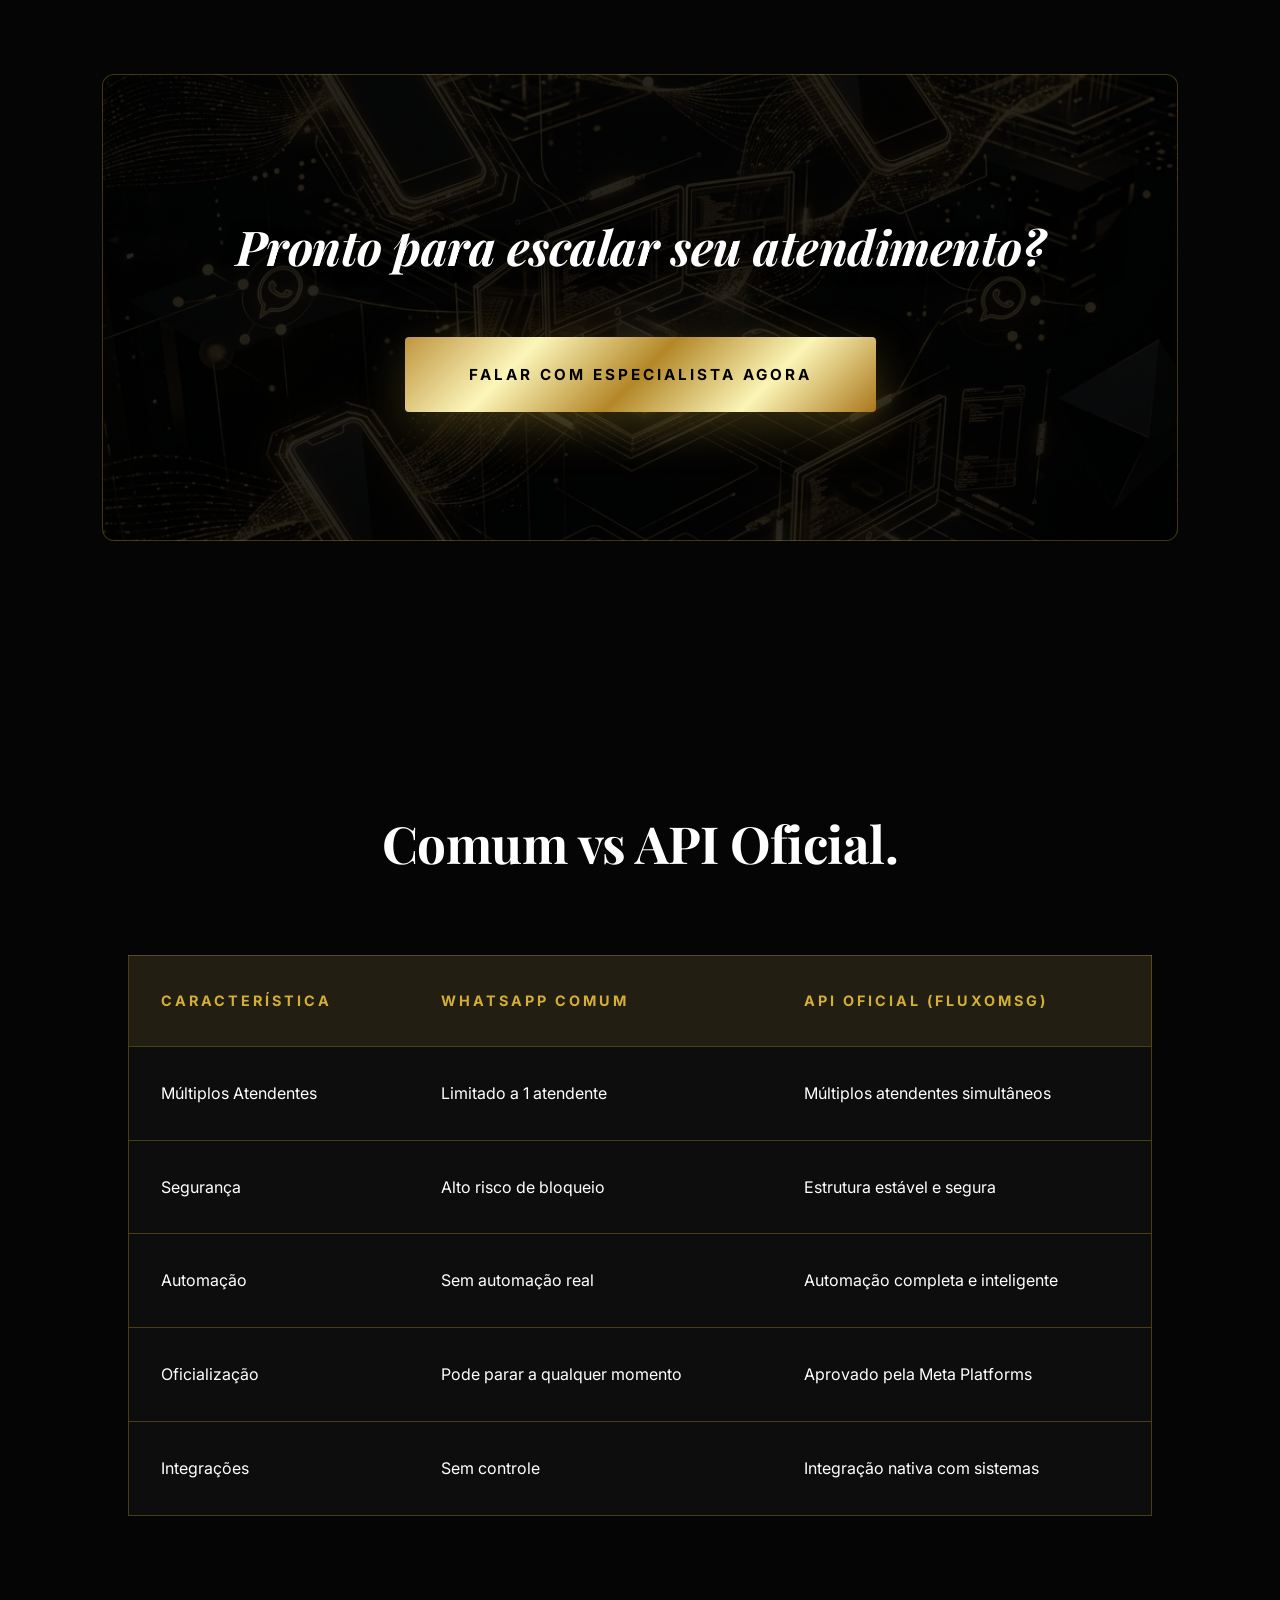
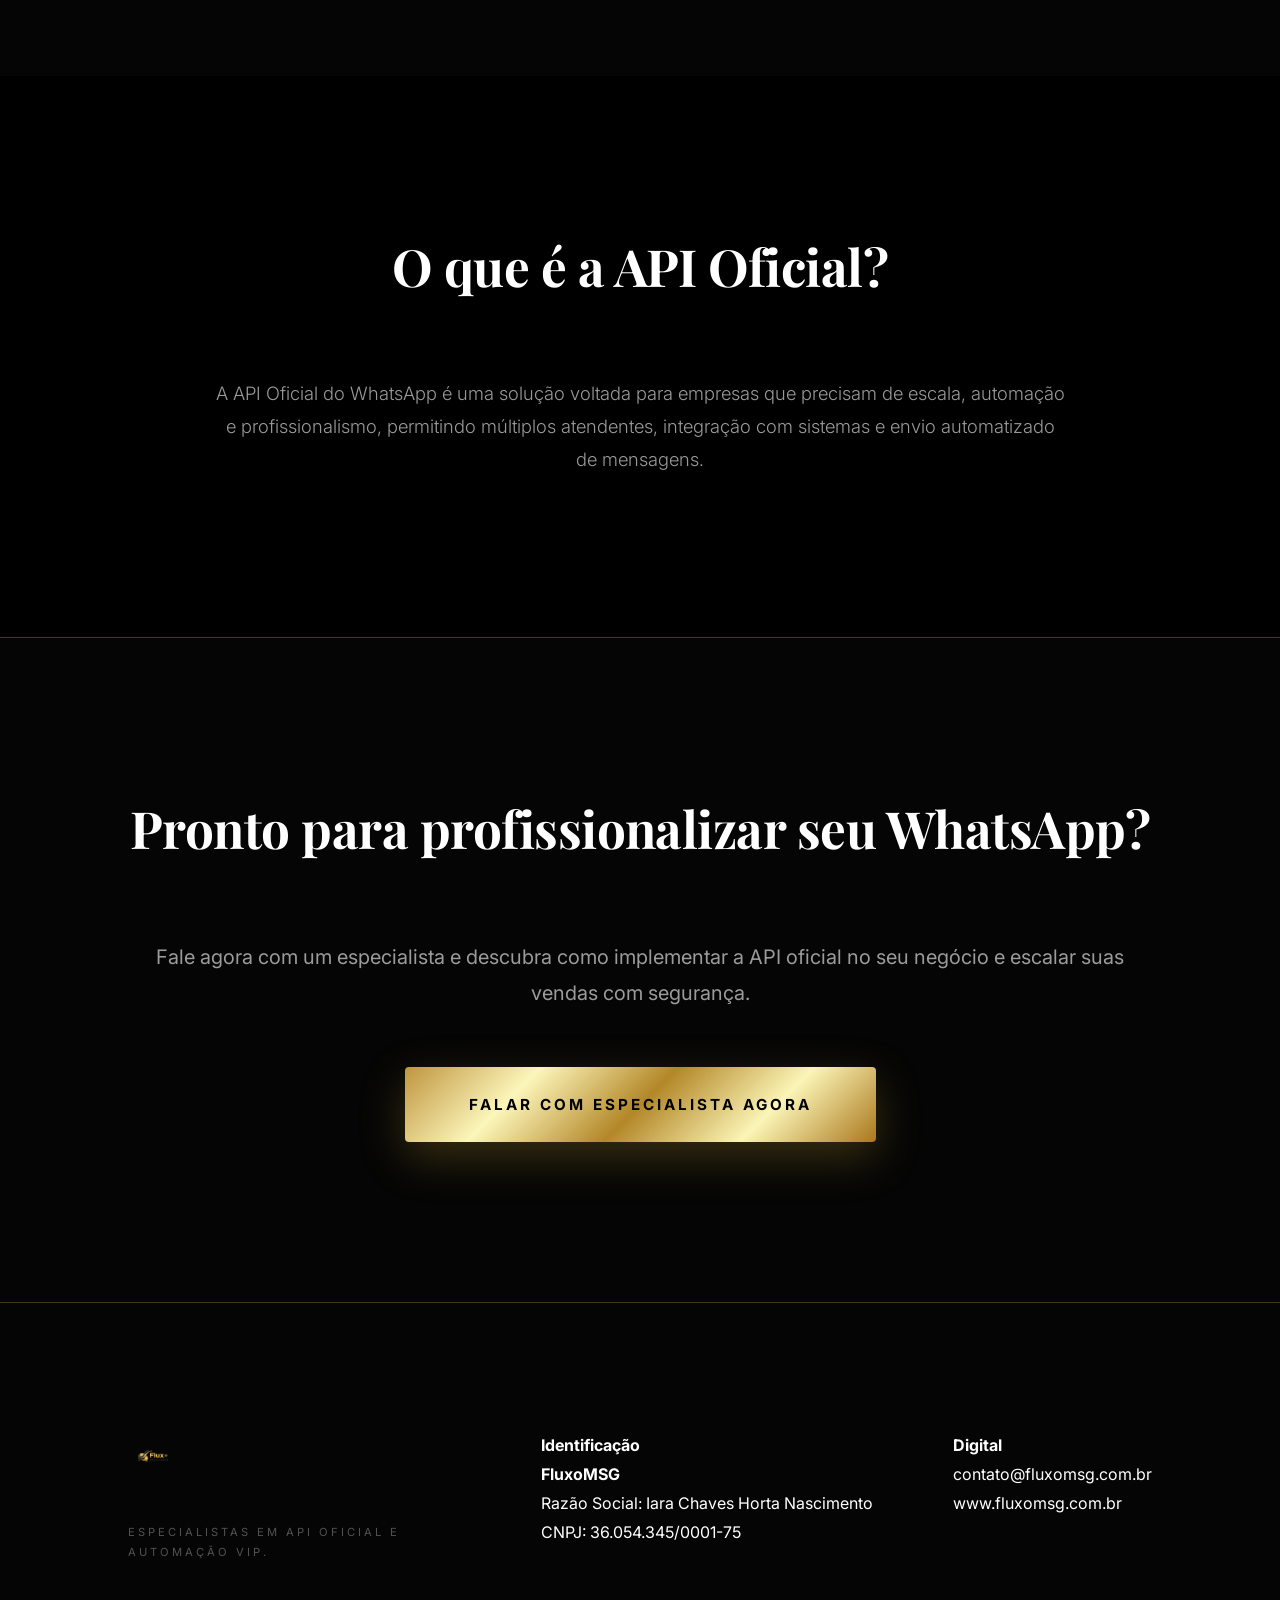
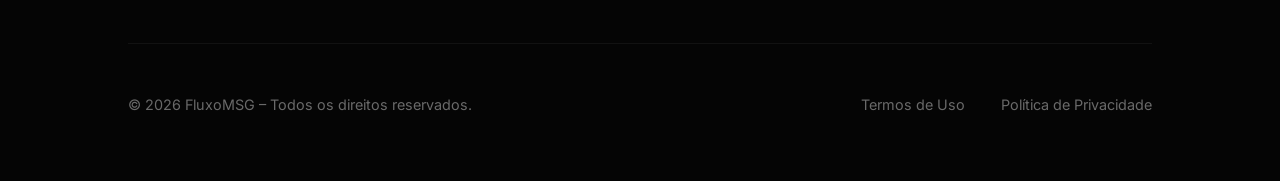
==== commit 9f1ad844: "Legibility Improvements: 70% Overlay & Text Shadow" ====
--- a/index.html
+++ b/index.html
@@ -204,8 +204,8 @@
         <div class="footer-bottom">
             <span>&copy; 2026 FluxoMSG – Todos os direitos reservados.</span>
             <div class="legal-links">
-                <a href="termos.html">Termos de Uso</a>
-                <a href="privacidade.html">Política de Privacidade</a>
+                <a href="termos-de-uso.html">Termos de Uso</a>
+                <a href="politica-de-privacidade.html">Política de Privacidade</a>
             </div>
         </div>
     </footer>
--- a/style.css
+++ b/style.css
@@ -4,10 +4,10 @@
     --gold: linear-gradient(135deg, #BF953F, #FCF6BA, #B38728, #FBF5B7, #AA771C);
     --gold-solid: #D4AF37;
     --black-matte: #050505;
-    --dark-glass: rgba(15, 15, 15, 0.75);
+    --dark-glass: rgba(15, 15, 15, 0.8);
     --glass-border: rgba(212, 175, 55, 0.3);
     --white: #ffffff;
-    --text-dim: rgba(255, 255, 255, 0.7);
+    --text-dim: rgba(255, 255, 255, 0.8);
     --transition: all 0.4s cubic-bezier(0.4, 0, 0.2, 1);
 }
 
@@ -49,7 +49,7 @@
 }
 
 .logo img {
-    height: 85px; /* Aumentado para valorizar a nova logo transparente */
+    height: 120px;
     width: auto;
     filter: drop-shadow(0 0 12px rgba(212, 175, 55, 0.3));
     transition: var(--transition);
@@ -76,7 +76,7 @@
     color: var(--gold-solid);
 }
 
-/* Hero Section */
+/* Hero Section with Legibility Improvements */
 .hero {
     min-height: 100vh;
     display: flex;
@@ -85,15 +85,15 @@
     align-items: center;
     text-align: center;
     padding: 140px 10% 80px;
-    background: url('assets/hero-bg.png') no-repeat center center/cover;
+    /* ✅ 1. OVERLAY ESCURO */
+    background: linear-gradient(
+        rgba(0, 0, 0, 0.7),
+        rgba(0, 0, 0, 0.7)
+    ),
+    url('assets/hero-bg.png') no-repeat center center/cover;
     position: relative;
-}
-
-.hero::before {
-    content: '';
-    position: absolute;
-    inset: 0;
-    background: radial-gradient(circle at center, rgba(0,0,0,0.1) 0%, var(--black-matte) 100%);
+    /* ✅ 3. REDUZIR O FUNDO */
+    backdrop-filter: blur(1px);
 }
 
 .hero-content {
@@ -115,6 +115,8 @@
     margin-bottom: 2.5rem;
     display: inline-block;
     font-weight: 600;
+    /* ✅ 2. SOMBRA LEVE NO TEXTO */
+    text-shadow: 0px 2px 8px rgba(0,0,0,0.6);
 }
 
 .hero h1 {
@@ -122,6 +124,8 @@
     line-height: 1.1;
     margin-bottom: 2.5rem;
     font-weight: 900;
+    /* ✅ 2. SOMBRA LEVE NO TEXTO */
+    text-shadow: 0px 4px 12px rgba(0,0,0,0.8);
 }
 
 .hero ul {
@@ -134,12 +138,14 @@
 }
 
 .hero li {
-    font-size: 1.3rem;
+    font-size: 1.35rem;
     color: var(--white);
-    font-weight: 300;
+    font-weight: 400;
     display: flex;
     align-items: center;
     gap: 10px;
+    /* ✅ 2. SOMBRA LEVE NO TEXTO */
+    text-shadow: 0px 2px 10px rgba(0,0,0,0.8);
 }
 
 .hero li::before {
@@ -176,11 +182,12 @@
     display: block;
     margin-top: 1.5rem;
     font-size: 0.85rem;
-    opacity: 0.5;
+    opacity: 0.6;
     letter-spacing: 1px;
-}
-
-/* Specific Section Styles */
+    text-shadow: 0px 2px 6px rgba(0,0,0,0.8);
+}
+
+/* Sections */
 .section {
     padding: 10rem 10%;
 }
@@ -238,7 +245,7 @@
 
 /* Intermediate CTA */
 .cta-box {
-    background: linear-gradient(rgba(0,0,0,0.8), rgba(0,0,0,0.8)), url('assets/hero-bg.png');
+    background: linear-gradient(rgba(0,0,0,0.85), rgba(0,0,0,0.85)), url('assets/hero-bg.png');
     background-size: cover;
     background-position: center;
     padding: 8rem 10%;
@@ -252,6 +259,7 @@
     font-size: 3rem;
     margin-bottom: 3rem;
     font-style: italic;
+    text-shadow: 0px 4px 15px rgba(0,0,0,0.8);
 }
 
 /* Comparison Table */
